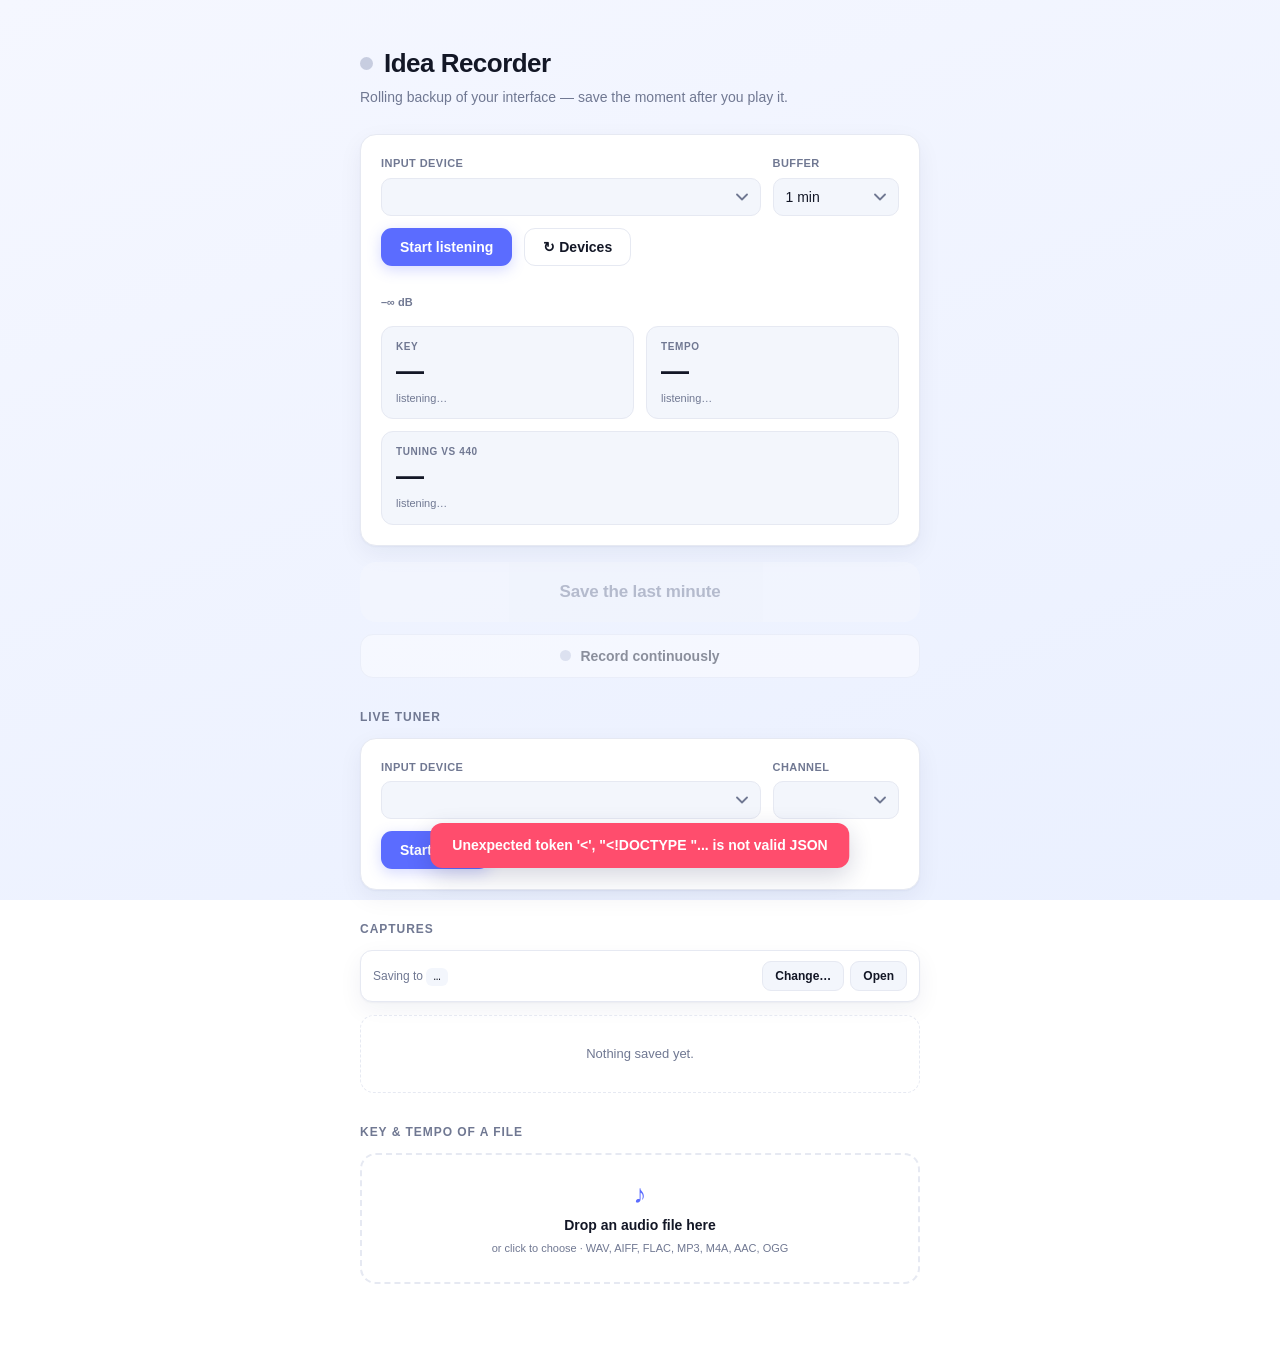
==== static/index.html @ d2897bf3 "Add a tempo map alongside the key map The file analyzer now also returns a time-resolved tempo map, " ====
<!DOCTYPE html>
<html lang="en">
<head>
<meta charset="utf-8">
<meta name="viewport" content="width=device-width, initial-scale=1">
<title>Idea Recorder</title>
<style>
  :root {
    --bg1: #f5f7ff;
    --bg2: #eaf0ff;
    --panel: #ffffff;
    --panel2: #f3f6fc;
    --text: #131726;
    --dim: #707892;
    --accent: #5b6cff;          /* vivid indigo — interactive / live */
    --accent-soft: #eef0ff;
    --rec: #ff4d6d;             /* energetic coral — record / save */
    --rec2: #ff7a45;
    --green: #14c98e;
    --border: #e6e9f2;
    --shadow: 0 1px 2px rgba(20, 30, 80, .04), 0 8px 24px rgba(20, 30, 80, .06);
    --shadow-lg: 0 8px 30px rgba(91, 108, 255, .28);
    --radius: 16px;
  }
  * { box-sizing: border-box; }
  body {
    margin: 0;
    min-height: 100vh;
    background: linear-gradient(160deg, var(--bg1) 0%, var(--bg2) 100%);
    background-attachment: fixed;
    color: var(--text);
    font: 15px/1.5 -apple-system, "SF Pro Text", Helvetica, Arial, sans-serif;
    -webkit-font-smoothing: antialiased;
    display: flex;
    justify-content: center;
    padding: 44px 16px 72px;
  }
  main { width: 100%; max-width: 560px; }
  h1 {
    font-size: 26px; font-weight: 800; margin: 0 0 4px; letter-spacing: -.02em;
    display: flex; align-items: center; gap: 11px;
  }
  h1 .dot {
    width: 13px; height: 13px; border-radius: 50%;
    background: #c7cde0; flex: none; transition: background .25s, box-shadow .25s;
  }
  h1 .dot.live { background: var(--rec); box-shadow: 0 0 0 5px rgba(255, 77, 109, .18); animation: pulse 1.6s infinite; }
  @keyframes pulse { 50% { box-shadow: 0 0 0 9px rgba(255, 77, 109, 0); } }
  .sub { color: var(--dim); margin: 0 0 26px; font-size: 14px; }

  .panel {
    background: var(--panel); border: 1px solid var(--border);
    border-radius: var(--radius); padding: 20px; margin-bottom: 16px;
    box-shadow: var(--shadow);
  }
  .row { display: flex; gap: 12px; align-items: center; flex-wrap: wrap; }
  label { font-size: 11px; font-weight: 600; color: var(--dim); display: block; margin-bottom: 6px; text-transform: uppercase; letter-spacing: .04em; }
  select, input[type=number] {
    background: var(--panel2); color: var(--text);
    border: 1px solid var(--border); border-radius: 10px;
    padding: 10px 12px; font-size: 14px; width: 100%;
    appearance: none; -webkit-appearance: none;
    transition: border-color .15s, box-shadow .15s;
  }
  select {
    padding-right: 34px;
    background-image: url("data:image/svg+xml,%3Csvg xmlns='http://www.w3.org/2000/svg' width='12' height='8' viewBox='0 0 12 8'%3E%3Cpath fill='none' stroke='%23707892' stroke-width='1.8' stroke-linecap='round' stroke-linejoin='round' d='M1 1.5 6 6.5 11 1.5'/%3E%3C/svg%3E");
    background-repeat: no-repeat;
    background-position: right 12px center;
    cursor: pointer;
  }
  select:hover { border-color: #cfd6ea; }
  select:focus { outline: none; border-color: var(--accent); box-shadow: 0 0 0 3px rgba(91, 108, 255, .15); }
  .field { flex: 1; min-width: 110px; }
  .field.grow { flex: 3; min-width: 220px; }

  button {
    border: 1px solid var(--border); border-radius: 11px; padding: 10px 18px;
    font-size: 14px; font-weight: 600; cursor: pointer;
    background: var(--panel); color: var(--text);
    transition: transform .08s, filter .15s, background .15s, color .15s, border-color .15s;
  }
  button:hover { border-color: #cfd6ea; background: var(--panel2); }
  button:active { transform: scale(.97); }
  button:disabled { opacity: .45; cursor: default; }
  #toggle {
    background: var(--accent); color: #fff; border-color: transparent;
    box-shadow: 0 4px 14px rgba(91, 108, 255, .25);
  }
  #toggle:hover { background: #4a5bff; }
  #toggle.live {
    background: var(--accent-soft); color: var(--accent);
    border-color: rgba(91, 108, 255, .35); box-shadow: none;
  }

  #saveBtn {
    width: 100%; padding: 20px; font-size: 17px; font-weight: 700; letter-spacing: -.01em;
    background: linear-gradient(135deg, var(--rec) 0%, var(--rec2) 100%);
    color: #fff; border: none; border-radius: var(--radius); margin-bottom: 20px;
    box-shadow: var(--shadow-lg);
  }
  #saveBtn:not(:disabled):hover { filter: brightness(1.05); transform: translateY(-1px); }
  #saveBtn:not(:disabled):active { transform: scale(.99); }
  #saveBtn:disabled { background: var(--panel2); color: var(--dim); box-shadow: none; }

  .meterWrap { margin-top: 18px; }
  /* One row per input channel; collapses to a single wide bar for mono. */
  .meters { display: grid; grid-template-columns: 1fr; gap: 6px; }
  .meters.multi { grid-template-columns: repeat(auto-fill, minmax(150px, 1fr)); gap: 7px 14px; }
  .chMeter { display: flex; align-items: center; gap: 8px; }
  .chLabel {
    flex: none; width: 26px; font-size: 10px; font-weight: 700; color: var(--dim);
    font-variant-numeric: tabular-nums; text-align: right; letter-spacing: .02em;
  }
  .chBar {
    flex: 1; height: 14px; border-radius: 7px; background: var(--panel2);
    border: 1px solid var(--border); overflow: hidden;
  }
  .meters:not(.multi) .chBar { height: 16px; border-radius: 8px; }
  .chBar > div {
    height: 100%; width: 0%;
    background: linear-gradient(90deg, var(--green) 0%, var(--green) 60%, #ffc24b 80%, var(--rec) 100%);
    border-radius: 7px;
    transition: width 80ms linear;
  }
  .meterLabels { display: flex; justify-content: space-between; font-size: 11px; color: var(--dim); margin-top: 10px; }

  /* live key + tempo readout */
  .live { display: grid; grid-template-columns: 1fr 1fr; gap: 12px; margin-top: 16px; }
  .liveCard {
    background: var(--panel2); border: 1px solid var(--border);
    border-radius: 12px; padding: 12px 14px;
  }
  .liveLabel { font-size: 10px; font-weight: 700; color: var(--dim); text-transform: uppercase; letter-spacing: .06em; }
  .liveVal { font-size: 28px; font-weight: 800; letter-spacing: -.02em; margin-top: 2px; line-height: 1.1; }
  .liveVal .liveUnit { font-size: 13px; font-weight: 600; color: var(--dim); margin-left: 4px; }
  .liveSub { font-size: 11px; color: var(--dim); margin-top: 3px; }
  .liveCard.locked { border-color: rgba(91,108,255,.4); background: var(--accent-soft); }
  .liveCard.locked .liveSub { color: var(--accent); font-weight: 600; }
  .liveWide { grid-column: 1 / -1; }

  /* live tuner */
  #tunerToggle {
    background: var(--accent); color: #fff; border-color: transparent;
    box-shadow: 0 4px 14px rgba(91, 108, 255, .25);
  }
  #tunerToggle:hover { background: #4a5bff; }
  #tunerToggle.live {
    background: var(--accent-soft); color: var(--accent);
    border-color: rgba(91, 108, 255, .35); box-shadow: none;
  }
  .tuner { margin-top: 18px; text-align: center; }
  .tunerNote {
    font-size: 60px; font-weight: 800; letter-spacing: -.03em; line-height: 1;
    color: var(--dim); transition: color .15s;
  }
  .tuner.lit .tunerNote { color: var(--text); }
  .tunerNote .tunerOct { font-size: 22px; font-weight: 700; color: var(--dim); margin-left: 3px; vertical-align: super; }
  .tunerCents { font-size: 14px; font-weight: 700; color: var(--dim); margin-top: 5px; min-height: 18px; letter-spacing: .01em; }
  .tuner.intune .tunerCents { color: var(--green); }
  .tuner.flat .tunerCents, .tuner.sharp .tunerCents { color: var(--rec); }
  .tunerScale {
    position: relative; height: 46px; margin: 16px 0 5px;
    border-radius: 12px; background: var(--panel2); border: 1px solid var(--border); overflow: hidden;
  }
  .tunerZone { position: absolute; top: 0; bottom: 0; left: 45%; width: 10%; background: rgba(20, 201, 142, .12); }
  .tunerCenter { position: absolute; left: 50%; top: 6px; bottom: 6px; width: 2px; background: #cfd6ea; transform: translateX(-50%); }
  .tuner.intune .tunerCenter { background: var(--green); }
  .tunerNeedle {
    position: absolute; top: 4px; bottom: 4px; left: 50%; width: 4px;
    background: var(--accent); border-radius: 3px; transform: translateX(-50%);
    box-shadow: 0 0 0 4px rgba(91, 108, 255, .12);
    transition: left .09s linear, background .15s, opacity .15s; opacity: .25;
  }
  .tuner.intune .tunerNeedle { background: var(--green); box-shadow: 0 0 0 4px rgba(20, 201, 142, .16); }
  .tuner.flat .tunerNeedle, .tuner.sharp .tunerNeedle { background: var(--rec); box-shadow: 0 0 0 4px rgba(255, 77, 109, .14); }
  .tunerScaleLabels { display: flex; justify-content: space-between; font-size: 11px; color: var(--dim); }
  .tunerFreq { font-size: 12px; color: var(--dim); margin-top: 9px; font-variant-numeric: tabular-nums; }

  /* continuous record toggle */
  .recordBtn {
    width: 100%; padding: 13px; font-size: 14px; font-weight: 700;
    border-radius: 13px; margin: -8px 0 20px;
    display: flex; align-items: center; justify-content: center; gap: 9px;
    background: var(--panel); color: var(--text); border: 1px solid var(--border);
  }
  .recordBtn .recDot {
    width: 11px; height: 11px; border-radius: 50%; background: var(--rec); flex: none;
  }
  .recordBtn:disabled .recDot { background: #c7cde0; }
  .recordBtn.recording {
    background: var(--rec); color: #fff; border-color: transparent;
    box-shadow: 0 6px 18px rgba(255,77,109,.3);
  }
  .recordBtn.recording .recDot { background: #fff; animation: pulse 1.4s infinite; }

  /* "saving to" bar */
  .savePath {
    display: flex; align-items: center; justify-content: space-between; gap: 10px;
    background: var(--panel); border: 1px solid var(--border); border-radius: 12px;
    padding: 10px 12px; margin-bottom: 12px; box-shadow: var(--shadow);
  }
  .savePathText { font-size: 12px; color: var(--dim); overflow: hidden; }
  .savePath code {
    font-size: 12px; color: var(--text); background: var(--panel2);
    padding: 2px 7px; border-radius: 6px; word-break: break-all;
  }
  .savePathBtns { display: flex; gap: 6px; flex: none; }
  .ghostBtn {
    flex: none; padding: 7px 12px; font-size: 12px; font-weight: 600;
    border-radius: 9px; background: var(--panel2);
  }
  #meterDb { font-weight: 600; font-variant-numeric: tabular-nums; }
  #fill { font-variant-numeric: tabular-nums; }

  .toast {
    position: fixed; bottom: 28px; left: 50%; transform: translateX(-50%);
    background: var(--green); color: #fff; font-weight: 600;
    padding: 12px 22px; border-radius: 12px; opacity: 0;
    pointer-events: none; transition: opacity .25s, transform .25s; max-width: 90vw;
    font-size: 14px; box-shadow: 0 8px 24px rgba(20, 30, 80, .18);
  }
  .toast.error { background: var(--rec); }
  .toast.show { opacity: 1; transform: translateX(-50%) translateY(-4px); }

  h2 { font-size: 12px; color: var(--dim); font-weight: 700; margin: 30px 0 12px; text-transform: uppercase; letter-spacing: .08em; }
  .capture {
    background: var(--panel); border: 1px solid var(--border);
    border-radius: 14px; padding: 14px 16px; margin-bottom: 11px;
    box-shadow: var(--shadow);
    transition: transform .12s, box-shadow .12s;
  }
  .capture:hover { transform: translateY(-1px); box-shadow: 0 2px 4px rgba(20,30,80,.05), 0 12px 28px rgba(20,30,80,.09); }
  .capture.dragging { opacity: .5; }
  .capture .top { display: flex; justify-content: space-between; align-items: center; gap: 8px; }
  .capture .name { font-weight: 700; font-size: 14px; word-break: break-all; display: flex; align-items: center; gap: 7px; }
  .capture .grip {
    cursor: grab; color: #c2c8db; font-size: 14px; flex: none;
    user-select: none; line-height: 1;
  }
  .capture .grip:active { cursor: grabbing; }
  .capture .meta { color: var(--dim); font-size: 12px; white-space: nowrap; }
  .capture .actions { display: flex; align-items: center; gap: 2px; flex: none; }
  .capture audio { width: 100%; margin-top: 10px; height: 38px; }
  .capture .iconBtn {
    background: none; border: none; color: #9aa2bd; font-size: 14px;
    padding: 5px 7px; cursor: pointer; border-radius: 7px;
    transition: color .15s, background .15s; text-decoration: none; line-height: 1;
  }
  .capture .iconBtn:hover { color: var(--accent); background: var(--accent-soft); }
  .capture .iconBtn.del:hover { color: var(--rec); background: #fff0f3; }
  .dragHint { font-size: 11px; color: var(--dim); margin: -4px 0 12px; }
  .empty {
    color: var(--dim); font-size: 13px; text-align: center;
    padding: 28px 16px; background: rgba(255,255,255,.5);
    border: 1px dashed var(--border); border-radius: 14px;
  }

  /* drag-and-drop file analyzer */
  .dropZone {
    border: 2px dashed var(--border); border-radius: 16px;
    background: rgba(255,255,255,.5); text-align: center;
    padding: 26px 16px; cursor: pointer;
    transition: border-color .15s, background .15s;
  }
  .dropZone:hover { border-color: #cfd6ea; }
  .dropZone.over { border-color: var(--accent); background: var(--accent-soft); }
  .dropZone.busy { cursor: progress; }
  .dropIcon {
    font-size: 26px; color: var(--accent); line-height: 1; margin-bottom: 8px;
  }
  .dropText { font-size: 14px; font-weight: 600; color: var(--text); }
  .dropText span { display: block; font-size: 11px; font-weight: 500; color: var(--dim); margin-top: 4px; }
  .dropResult .dropFile {
    font-size: 12px; font-weight: 600; color: var(--dim);
    word-break: break-all; margin-bottom: 12px;
  }
  .dropVals { display: grid; grid-template-columns: 1fr 1fr; gap: 12px; }
  .dropVal {
    background: var(--panel2); border: 1px solid var(--border);
    border-radius: 12px; padding: 12px;
  }
  .dvLabel { display: block; font-size: 10px; font-weight: 700; color: var(--dim); text-transform: uppercase; letter-spacing: .06em; }
  .dvNum { display: block; font-size: 26px; font-weight: 800; letter-spacing: -.02em; margin-top: 2px; }
  .dvNum small { font-size: 12px; font-weight: 600; color: var(--dim); margin-left: 3px; }
  #dropAnother { margin-top: 14px; }

  /* key map over time */
  .keyMap { margin-top: 16px; text-align: left; }
  .kmTitle { font-size: 10px; font-weight: 700; color: var(--dim); text-transform: uppercase; letter-spacing: .06em; margin-bottom: 8px; }
  .kmBar { display: flex; height: 36px; border-radius: 10px; overflow: hidden; border: 1px solid var(--border); }
  .kmSeg {
    display: flex; align-items: center; justify-content: center; min-width: 0;
    color: #fff; font-size: 11px; font-weight: 700; padding: 0 4px;
    overflow: hidden; white-space: nowrap; text-shadow: 0 1px 2px rgba(0, 0, 0, .3);
  }
  .kmSeg + .kmSeg { border-left: 2px solid rgba(255, 255, 255, .85); }
  .kmList { margin-top: 11px; font-size: 13px; }
  .kmRow { display: flex; gap: 9px; align-items: center; padding: 3px 0; }
  .kmTime { font-variant-numeric: tabular-nums; color: var(--dim); min-width: 44px; }
  .kmDot { width: 11px; height: 11px; border-radius: 3px; flex: none; }
  .kmKey { font-weight: 600; }
  .kmNone { color: var(--dim); }
</style>
</head>
<body>
<main>
  <h1><span class="dot" id="dot"></span>Idea Recorder</h1>
  <p class="sub">Rolling backup of your interface — save the moment after you play it.</p>

  <div class="panel">
    <div class="row">
      <div class="field grow">
        <label for="device">Input device</label>
        <select id="device"></select>
      </div>
      <div class="field">
        <label for="seconds">Buffer</label>
        <select id="seconds">
          <option value="30">30 sec</option>
          <option value="60" selected>1 min</option>
          <option value="120">2 min</option>
          <option value="300">5 min</option>
        </select>
      </div>
    </div>
    <div class="row" style="margin-top:12px">
      <button id="toggle">Start listening</button>
      <button id="refresh" title="Re-scan devices">↻ Devices</button>
      <span class="meta" id="streamInfo" style="color:var(--dim);font-size:12px"></span>
    </div>
    <div class="meterWrap">
      <div id="meters" class="meters"></div>
      <div class="meterLabels"><span id="meterDb">–∞ dB</span><span id="fill"></span></div>
    </div>

    <div id="live" class="live" hidden>
      <div class="liveCard">
        <div class="liveLabel">Key</div>
        <div class="liveVal" id="liveKey">—</div>
        <div class="liveSub" id="liveKeySub">listening…</div>
      </div>
      <div class="liveCard">
        <div class="liveLabel">Tempo</div>
        <div class="liveVal"><span id="liveBpm">—</span><span class="liveUnit" id="liveBpmUnit"></span></div>
        <div class="liveSub" id="liveBpmSub">listening…</div>
      </div>
      <div class="liveCard liveWide">
        <div class="liveLabel">Tuning vs 440</div>
        <div class="liveVal"><span id="liveCents">—</span><span class="liveUnit" id="liveCentsUnit"></span></div>
        <div class="liveSub" id="liveCentsSub">listening…</div>
      </div>
    </div>
  </div>

  <button id="saveBtn" disabled>Save the last minute</button>
  <button id="recordBtn" class="recordBtn" disabled>
    <span class="recDot"></span><span id="recordLabel">Record continuously</span>
  </button>

  <h2>Live tuner</h2>
  <div class="panel">
    <div class="row">
      <div class="field grow">
        <label for="tunerDevice">Input device</label>
        <select id="tunerDevice"></select>
      </div>
      <div class="field">
        <label for="tunerChannel">Channel</label>
        <select id="tunerChannel"></select>
      </div>
    </div>
    <div class="row" style="margin-top:12px">
      <button id="tunerToggle">Start tuner</button>
      <span class="meta" id="tunerInfo" style="color:var(--dim);font-size:12px"></span>
    </div>

    <div id="tunerDisplay" class="tuner" hidden>
      <div class="tunerNote"><span id="tunerNote">—</span><span class="tunerOct" id="tunerOct"></span></div>
      <div class="tunerCents" id="tunerCentsTxt">play a note</div>
      <div class="tunerScale">
        <div class="tunerZone"></div>
        <div class="tunerCenter"></div>
        <div class="tunerNeedle" id="tunerNeedle"></div>
      </div>
      <div class="tunerScaleLabels"><span>−50¢</span><span>0</span><span>+50¢</span></div>
      <div class="tunerFreq" id="tunerFreq"></div>
    </div>
  </div>

  <h2>Captures</h2>
  <div class="savePath" id="savePath" hidden>
    <span class="savePathText">Saving to <code id="savePathDir">…</code></span>
    <span class="savePathBtns">
      <button id="changeFolder" class="ghostBtn">Change…</button>
      <button id="openFolder" class="ghostBtn">Open</button>
    </span>
  </div>
  <div id="captures"><p class="empty">Nothing saved yet.</p></div>

  <h2>Key &amp; tempo of a file</h2>
  <div class="dropZone" id="dropZone">
    <input type="file" id="fileInput" accept="audio/*,.wav,.aif,.aiff,.flac,.mp3,.ogg,.m4a,.aac,.wma,.mp4" hidden>
    <div class="dropInner" id="dropInner">
      <div class="dropIcon">♪</div>
      <div class="dropText">Drop an audio file here<span>or click to choose · WAV, AIFF, FLAC, MP3, M4A, AAC, OGG</span></div>
    </div>
    <div class="dropResult" id="dropResult" hidden>
      <div class="dropFile" id="dropFile"></div>
      <div class="dropVals">
        <div class="dropVal"><span class="dvLabel">Key</span><span class="dvNum" id="fKey">—</span></div>
        <div class="dropVal"><span class="dvLabel">Tempo</span><span class="dvNum" id="fBpm">—</span></div>
        <div class="dropVal"><span class="dvLabel">Tuning vs 440</span><span class="dvNum" id="fCents">—</span></div>
      </div>
      <div class="keyMap" id="keyMap" hidden>
        <div class="kmTitle">Key map</div>
        <div class="kmBar" id="kmBar"></div>
        <div class="kmList" id="kmList"></div>
      </div>
      <div class="keyMap" id="tempoMap" hidden>
        <div class="kmTitle">Tempo map</div>
        <div class="kmBar" id="tmBar"></div>
        <div class="kmList" id="tmList"></div>
      </div>
      <button class="ghostBtn" id="dropAnother">Analyze another</button>
    </div>
  </div>
</main>

<div class="toast" id="toast"></div>

<script>
const $ = id => document.getElementById(id);
let running = false;
let recording = false;
let smoothPeaks = [];

async function api(path, body) {
  const res = await fetch(path, body !== undefined
    ? { method: "POST", headers: {"Content-Type": "application/json"}, body: JSON.stringify(body) }
    : undefined);
  const data = await res.json();
  if (!res.ok) throw new Error(data.error || res.statusText);
  return data;
}

function toast(msg, isError) {
  const t = $("toast");
  t.textContent = msg;
  t.className = "toast show" + (isError ? " error" : "");
  clearTimeout(t._timer);
  t._timer = setTimeout(() => t.classList.remove("show"), 2600);
}

let deviceList = [];

function fillDeviceSelect(sel, storeKey) {
  const remembered = localStorage.getItem(storeKey);
  sel.innerHTML = "";
  for (const d of deviceList) {
    const opt = document.createElement("option");
    opt.value = d.index;
    opt.textContent = `${d.name} (${d.channels} ch)`;
    if (remembered ? d.name === remembered : d.default) opt.selected = true;
    sel.appendChild(opt);
  }
}

function fillTunerChannels() {
  const csel = $("tunerChannel");
  const dev = deviceList.find(d => String(d.index) === $("tunerDevice").value);
  const n = dev ? dev.channels : 1;
  const remembered = +(localStorage.getItem("idea-recorder-tuner-channel") || 0);
  csel.innerHTML = "";
  for (let i = 0; i < n; i++) {
    const opt = document.createElement("option");
    opt.value = i;
    opt.textContent = "Input " + (i + 1);
    if (i === remembered) opt.selected = true;
    csel.appendChild(opt);
  }
}

async function loadDevices() {
  deviceList = await api("/api/devices");
  fillDeviceSelect($("device"), "idea-recorder-device");
  fillDeviceSelect($("tunerDevice"), "idea-recorder-tuner-device");
  fillTunerChannels();
}

function setRunningUI(status) {
  running = status.running;
  $("dot").classList.toggle("live", running);
  $("toggle").textContent = running ? "Stop" : "Start listening";
  $("toggle").classList.toggle("live", running);
  $("saveBtn").disabled = !running;
  $("device").disabled = running;
  $("seconds").disabled = running;
  $("refresh").disabled = running;
  const secs = status.seconds || +$("seconds").value;
  $("saveBtn").textContent = "Save the last " + (secs >= 60 ? (secs / 60) + " min" : secs + " sec");
  $("streamInfo").textContent = running
    ? `${status.device} · ${status.channels} ch @ ${status.samplerate} Hz` : "";
  if (running) {
    buildMeters(status.channels || 1);
    $("live").hidden = false;
  } else {
    $("meters").innerHTML = "";
    $("meterDb").textContent = "–∞ dB";
    $("fill").textContent = "";
    $("live").hidden = true;
    resetLive();
  }
  updateRecordUI(status);
}

function resetLive() {
  $("liveKey").textContent = "—";
  $("liveKeySub").textContent = "listening…";
  $("liveBpm").textContent = "—";
  $("liveBpmUnit").textContent = "";
  $("liveBpmSub").textContent = "listening…";
  $("liveCents").textContent = "—";
  $("liveCentsUnit").textContent = "";
  $("liveCentsSub").textContent = "listening…";
  document.querySelectorAll(".liveCard").forEach(c => c.classList.remove("locked"));
}

function updateLive(analysis) {
  if (!analysis) return;
  const k = analysis.key, b = analysis.bpm;
  const keyCard = $("liveKey").closest(".liveCard");
  const bpmCard = $("liveBpm").closest(".liveCard");
  if (k && k.key && k.key !== "—") {
    $("liveKey").textContent = k.key;
    $("liveKeySub").textContent = "confidence " + Math.round((k.confidence || 0) * 100) + "%";
    keyCard.classList.toggle("locked", (k.confidence || 0) >= 0.6);
  }
  if (b && b.bpm) {
    $("liveBpm").textContent = b.bpm.toFixed(1);
    $("liveBpmUnit").textContent = "BPM";
    $("liveBpmSub").textContent = b.locked ? "locked" : "estimating…";
    bpmCard.classList.toggle("locked", !!b.locked);
  }
  const t = analysis.tuning;
  const tuneCard = $("liveCents").closest(".liveCard");
  if (t && typeof t.cents === "number") {
    const c = Math.round(t.cents);
    $("liveCents").textContent = (c > 0 ? "+" : c < 0 ? "−" : "") + Math.abs(c);
    $("liveCentsUnit").textContent = "¢";
    const move = c === 0 ? "already at 440"
                 : "pitch beat " + (c > 0 ? "−" : "+") + Math.abs(c) + "¢ to hit 440";
    $("liveCentsSub").textContent = "≈ A " + t.hz.toFixed(1) + " Hz · " + move;
    tuneCard.classList.toggle("locked", (t.confidence || 0) >= 0.5);
  }
}

// Build one meter row per input channel; a single wide bar for mono.
function buildMeters(n) {
  const box = $("meters");
  if (box.childElementCount === n) return;
  box.classList.toggle("multi", n > 2);
  box.innerHTML = "";
  smoothPeaks = new Array(n).fill(0);
  for (let i = 0; i < n; i++) {
    const cell = document.createElement("div");
    cell.className = "chMeter";
    const label = n > 1 ? String(i + 1).padStart(2, "0") : "IN";
    cell.innerHTML = `<span class="chLabel">${label}</span><div class="chBar"><div></div></div>`;
    box.appendChild(cell);
  }
}

async function poll() {
  if (!running) return;
  try {
    const s = await api("/api/status");
    setMeters(s.peaks || [], s.peak);
    updateLive(s.analysis);
    updateRecordUI(s);
    const target = s.seconds || 60;
    $("fill").textContent = s.filled >= target
      ? "buffer full — last " + (target >= 60 ? target / 60 + " min" : target + " s") + " covered"
      : "buffering… " + s.filled + " / " + target + " s";
    if (!s.running) setRunningUI(s);
  } catch (e) { /* server briefly busy; keep polling */ }
}

const dbToPct = v => Math.max(0, Math.min(100, (20 * Math.log10(v || 1e-7) + 60) / 60 * 100));

function setMeters(peaks, overall) {
  const bars = $("meters").children;
  if (peaks.length && bars.length !== peaks.length) buildMeters(peaks.length);
  for (let i = 0; i < peaks.length && i < bars.length; i++) {
    smoothPeaks[i] = Math.max(peaks[i], (smoothPeaks[i] || 0) * 0.82);
    const bar = bars[i].querySelector(".chBar > div");
    if (bar) bar.style.width = dbToPct(smoothPeaks[i]) + "%";
  }
  const db = 20 * Math.log10((overall ?? Math.max(0, ...peaks)) || 1e-7);
  $("meterDb").textContent = db <= -90 ? "–∞ dB" : "peak " + db.toFixed(1) + " dB";
}

async function renderCaptures() {
  const items = await api("/api/captures");
  const box = $("captures");
  if (!items.length) {
    box.innerHTML = '<p class="empty">Nothing saved yet.</p>';
    return;
  }
  box.innerHTML = "";
  for (const c of items) {
    const div = document.createElement("div");
    div.className = "capture";
    const when = new Date(c.mtime * 1000).toLocaleString([], {
      month: "short", day: "numeric", hour: "2-digit", minute: "2-digit" });
    const meta = [
      c.duration != null ? c.duration + " s" : null,
      c.channels != null ? c.channels + " ch" : null,
      (c.size / 1048576).toFixed(1) + " MB",
      when,
    ].filter(Boolean).join(" · ");
    const href = "/captures/" + encodeURIComponent(c.name);
    div.innerHTML = `
      <div class="top">
        <span class="name"><span class="grip" title="Drag to Finder or your DAW">⠿</span>${c.name}</span>
        <span class="meta">${meta}</span>
        <span class="actions">
          <a class="iconBtn" href="${href}" download="${c.name}" title="Download">⤓</a>
          <button class="iconBtn reveal" title="Show in Finder">⤢</button>
          <button class="iconBtn del" title="Delete">✕</button>
        </span>
      </div>
      <audio controls preload="none" src="${href}"></audio>`;

    // Drag the file out to Finder / a DAW (works in Chrome-family browsers).
    div.draggable = true;
    div.addEventListener("dragstart", (e) => {
      const url = location.origin + href;
      e.dataTransfer.setData("DownloadURL", `audio/wav:${c.name}:${url}`);
      e.dataTransfer.setData("text/uri-list", url);
      e.dataTransfer.effectAllowed = "copy";
      div.classList.add("dragging");
    });
    div.addEventListener("dragend", () => div.classList.remove("dragging"));
    // Don't start a card drag from the audio scrubber.
    div.querySelector("audio").addEventListener("mousedown", (e) => e.stopPropagation());

    div.querySelector(".reveal").onclick = async () => {
      try { await api("/api/reveal", { name: c.name }); }
      catch (e) { toast(e.message, true); }
    };
    div.querySelector(".del").onclick = async () => {
      if (!confirm("Delete " + c.name + "?")) return;
      await api("/api/delete", { name: c.name });
      renderCaptures();
    };
    box.appendChild(div);
  }
}

$("toggle").onclick = async () => {
  try {
    if (running) {
      setRunningUI(await api("/api/stop", {}));
    } else {
      const status = await api("/api/start", {
        device: +$("device").value,
        seconds: +$("seconds").value,
      });
      localStorage.setItem("idea-recorder-device",
        $("device").selectedOptions[0].textContent.replace(/ \(\d+ ch\)$/, ""));
      smoothPeaks = [];
      setRunningUI(status);
    }
  } catch (e) { toast(e.message, true); }
};

$("refresh").onclick = () => loadDevices().catch(e => toast(e.message, true));

// ---- live tuner ----
let tunerRunning = false;

$("tunerDevice").onchange = fillTunerChannels;

function setTunerUI(st) {
  tunerRunning = !!st.running;
  $("tunerToggle").textContent = tunerRunning ? "Stop tuner" : "Start tuner";
  $("tunerToggle").classList.toggle("live", tunerRunning);
  $("tunerDevice").disabled = tunerRunning;
  $("tunerChannel").disabled = tunerRunning;
  $("tunerDisplay").hidden = !tunerRunning;
  $("tunerInfo").textContent = tunerRunning
    ? `${st.device} · input ${(st.channel || 0) + 1} @ ${st.samplerate} Hz` : "";
  if (!tunerRunning) updateTuner(null);
}

function updateTuner(st) {
  const disp = $("tunerDisplay");
  const r = st && st.reading;
  if (r && typeof r.cents === "number") {
    const cents = r.cents, a = Math.round(Math.abs(cents));
    let label, cls;
    if (a <= 5) { label = "in tune"; cls = "intune"; }
    else if (cents < 0) { label = a + "¢ flat"; cls = "flat"; }
    else { label = a + "¢ sharp"; cls = "sharp"; }
    $("tunerNote").textContent = r.note;
    $("tunerOct").textContent = r.octave;
    $("tunerCentsTxt").textContent = label;
    $("tunerFreq").textContent = r.freq.toFixed(1) + " Hz · target " + r.target_hz.toFixed(1) + " Hz";
    $("tunerNeedle").style.left = Math.max(0, Math.min(100, 50 + cents)) + "%";
    $("tunerNeedle").style.opacity = 1;
    disp.className = "tuner lit " + cls;
  } else {
    $("tunerNote").textContent = "—";
    $("tunerOct").textContent = "";
    $("tunerCentsTxt").textContent = "play a note";
    $("tunerFreq").textContent = "";
    $("tunerNeedle").style.left = "50%";
    $("tunerNeedle").style.opacity = .25;
    disp.className = "tuner";
  }
}

async function tunerPoll() {
  if (!tunerRunning) return;
  try {
    const st = await api("/api/tuner/status");
    updateTuner(st);
    if (!st.running) setTunerUI(st);
  } catch (e) { /* keep polling */ }
}

$("tunerToggle").onclick = async () => {
  try {
    if (tunerRunning) {
      setTunerUI(await api("/api/tuner/stop", {}));
    } else {
      const ch = +$("tunerChannel").value || 0;
      const st = await api("/api/tuner/start", {
        device: +$("tunerDevice").value, channel: ch });
      localStorage.setItem("idea-recorder-tuner-device",
        $("tunerDevice").selectedOptions[0].textContent.replace(/ \(\d+ ch\)$/, ""));
      localStorage.setItem("idea-recorder-tuner-channel", ch);
      setTunerUI(st);
    }
  } catch (e) { toast(e.message, true); }
};

$("openFolder").onclick = () => api("/api/reveal", {}).catch(e => toast(e.message, true));

$("changeFolder").onclick = async () => {
  try {
    const r = await api("/api/set-folder", {});   // empty body → native picker
    if (r.cancelled) return;
    $("savePathDir").textContent = r.captures_dir;
    toast("Saving to " + r.captures_dir);
  } catch (e) { toast(e.message, true); }
};

$("recordBtn").onclick = async () => {
  try {
    if (recording) {
      const r = await api("/api/record/stop", {});
      toast("Recorded " + r.duration + "s → " + r.saved);
      renderCaptures();
    } else {
      await api("/api/record/start", {});
    }
  } catch (e) { toast(e.message, true); }
};

async function loadInfo() {
  try {
    const info = await api("/api/info");
    $("savePathDir").textContent = info.captures_dir;
    $("savePath").hidden = false;
  } catch (e) { /* non-critical */ }
}

function fmtClock(s) {
  s = Math.floor(s);
  return Math.floor(s / 60) + ":" + String(s % 60).padStart(2, "0");
}

function updateRecordUI(status) {
  recording = !!status.recording;
  const btn = $("recordBtn");
  btn.disabled = !running;
  btn.classList.toggle("recording", recording);
  $("recordLabel").textContent = recording
    ? "Stop recording · " + fmtClock(status.record_seconds || 0)
    : "Record continuously";
}

$("saveBtn").onclick = async () => {
  try {
    const r = await api("/api/save", {});
    toast("Saved " + r.duration + "s → " + r.saved);
    renderCaptures();
  } catch (e) { toast(e.message, true); }
};

// Space bar = save, when not focused on a control
document.addEventListener("keydown", e => {
  if (e.code === "Space" && running &&
      !["SELECT", "BUTTON", "AUDIO", "INPUT"].includes(document.activeElement.tagName)) {
    e.preventDefault();
    $("saveBtn").click();
  }
});

// ---- drag-and-drop file key/tempo analyzer ----
const dropZone = $("dropZone"), fileInput = $("fileInput");
const DROP_PROMPT = 'Drop an audio file here<span>or click to choose · WAV, AIFF, FLAC, MP3, M4A, AAC, OGG</span>';

dropZone.addEventListener("click", () => {
  if (!dropZone.classList.contains("busy")) fileInput.click();
});
fileInput.addEventListener("change", () => {
  if (fileInput.files[0]) analyzeFile(fileInput.files[0]);
  fileInput.value = "";
});
["dragenter", "dragover"].forEach(ev =>
  dropZone.addEventListener(ev, e => { e.preventDefault(); dropZone.classList.add("over"); }));
["dragleave", "drop"].forEach(ev =>
  dropZone.addEventListener(ev, () => dropZone.classList.remove("over")));
dropZone.addEventListener("drop", e => {
  e.preventDefault();
  const f = e.dataTransfer.files && e.dataTransfer.files[0];
  if (f) analyzeFile(f);
});
$("dropAnother").addEventListener("click", e => {
  e.stopPropagation();
  $("dropResult").hidden = true;
  $("dropInner").hidden = false;
  $("dropInner").querySelector(".dropText").innerHTML = DROP_PROMPT;
});

async function analyzeFile(file) {
  dropZone.classList.add("busy");
  $("dropResult").hidden = true;
  $("dropInner").hidden = false;
  $("dropInner").querySelector(".dropText").innerHTML =
    "Analyzing <strong>" + file.name + "</strong>…<span>reading key &amp; tempo</span>";
  try {
    const res = await fetch("/api/analyze-file", {
      method: "POST",
      headers: { "X-Filename": encodeURIComponent(file.name) },
      body: file,
    });
    const data = await res.json();
    if (!res.ok) throw new Error(data.error || "Could not analyze file");
    showFileResult(file.name, data);
  } catch (e) {
    toast(e.message, true);
    $("dropInner").querySelector(".dropText").innerHTML = DROP_PROMPT;
  } finally {
    dropZone.classList.remove("busy");
  }
}

function showFileResult(name, data) {
  $("dropInner").hidden = true;
  $("dropResult").hidden = false;
  $("dropFile").textContent = name + (data.duration ? " · " + data.duration + "s" : "");
  const k = data.key, b = data.bpm;
  $("fKey").textContent = (k && k.key && k.key !== "—") ? k.key : "—";
  $("fBpm").innerHTML = (b && b.bpm) ? b.bpm.toFixed(1) + "<small>BPM</small>" : "—";
  const t = data.tuning;
  if (t && typeof t.cents === "number") {
    const c = Math.round(t.cents);
    const sign = c > 0 ? "+" : c < 0 ? "−" : "";
    $("fCents").innerHTML = sign + Math.abs(c) + "<small>¢ · A " + t.hz.toFixed(1) + "</small>";
  } else {
    $("fCents").textContent = "—";
  }
  renderKeyMap(data.key_map);
  renderTempoMap(data.tempo_map);
  $("dropInner").querySelector(".dropText").innerHTML = DROP_PROMPT;
}

const PC_NAMES = ["C","C#","D","D#","E","F","F#","G","G#","A","A#","B"];
function keyColor(name) {
  const [tonic, mode] = (name || "").split(" ");
  const h = Math.max(0, PC_NAMES.indexOf(tonic)) * 30;
  return mode === "minor" ? `hsl(${h} 42% 46%)` : `hsl(${h} 68% 52%)`;
}

function renderKeyMap(km) {
  const box = $("keyMap");
  if (!km || !km.segments || !km.segments.length || !km.duration) {
    box.hidden = true;
    return;
  }
  box.hidden = false;
  const dur = km.duration;

  // proportional colored timeline
  $("kmBar").innerHTML = km.segments.map(s => {
    const pct = Math.max(0, (s.end - s.start) / dur * 100);
    const label = pct > 9 ? s.key : "";   // only label segments wide enough to read
    return `<div class="kmSeg" style="width:${pct}%;background:${keyColor(s.key)}"
                 title="${s.key} · ${fmtClock(s.start)}–${fmtClock(s.end)}">${label}</div>`;
  }).join("");

  // list: overall, then each change point
  const rows = [];
  if (!km.changes.length) {
    rows.push(`<div class="kmRow kmNone">No clear key changes —
               <span class="kmKey" style="color:${keyColor(km.overall)}">&nbsp;${km.overall}</span>
               &nbsp;throughout.</div>`);
  } else {
    rows.push(`<div class="kmRow"><span class="kmDot" style="background:${keyColor(km.segments[0].key)}"></span>
               <span class="kmTime">${fmtClock(0)}</span>
               <span class="kmKey">${km.segments[0].key}</span></div>`);
    for (const s of km.segments.slice(1)) {
      rows.push(`<div class="kmRow"><span class="kmDot" style="background:${keyColor(s.key)}"></span>
                 <span class="kmTime">${fmtClock(s.start)}</span>
                 <span class="kmKey">${s.key}</span>
                 <span class="kmTime" style="min-width:0">change</span></div>`);
    }
  }
  $("kmList").innerHTML = rows.join("");
}

function tempoColor(bpm) {
  // slow → blue, fast → red, across the usual 70–185 BPM range
  const f = Math.max(0, Math.min(1, (bpm - 70) / (185 - 70)));
  return `hsl(${Math.round(210 - f * 210)} 62% 50%)`;
}

function renderTempoMap(tm) {
  const box = $("tempoMap");
  if (!tm || !tm.segments || !tm.segments.length || !tm.duration) {
    box.hidden = true;
    return;
  }
  box.hidden = false;
  const dur = tm.duration;

  $("tmBar").innerHTML = tm.segments.map(s => {
    const pct = Math.max(0, (s.end - s.start) / dur * 100);
    const label = pct > 9 ? s.bpm.toFixed(0) : "";
    return `<div class="kmSeg" style="width:${pct}%;background:${tempoColor(s.bpm)}"
                 title="${s.bpm.toFixed(1)} BPM · ${fmtClock(s.start)}–${fmtClock(s.end)}">${label}</div>`;
  }).join("");

  const rows = [];
  if (!tm.changes.length) {
    rows.push(`<div class="kmRow kmNone">No tempo changes —
               <span class="kmKey" style="color:${tempoColor(tm.overall)}">&nbsp;${tm.overall.toFixed(1)} BPM</span>
               &nbsp;throughout.</div>`);
  } else {
    rows.push(`<div class="kmRow"><span class="kmDot" style="background:${tempoColor(tm.segments[0].bpm)}"></span>
               <span class="kmTime">${fmtClock(0)}</span>
               <span class="kmKey">${tm.segments[0].bpm.toFixed(1)} BPM</span></div>`);
    for (const s of tm.segments.slice(1)) {
      rows.push(`<div class="kmRow"><span class="kmDot" style="background:${tempoColor(s.bpm)}"></span>
                 <span class="kmTime">${fmtClock(s.start)}</span>
                 <span class="kmKey">${s.bpm.toFixed(1)} BPM</span>
                 <span class="kmTime" style="min-width:0">change</span></div>`);
    }
  }
  $("tmList").innerHTML = rows.join("");
}

(async () => {
  await loadDevices();
  await loadInfo();
  const s = await api("/api/status");
  setRunningUI(s);
  setTunerUI(await api("/api/tuner/status"));
  renderCaptures();
  setInterval(poll, 150);
  setInterval(tunerPoll, 90);
})().catch(e => toast(e.message, true));
</script>
</body>
</html>
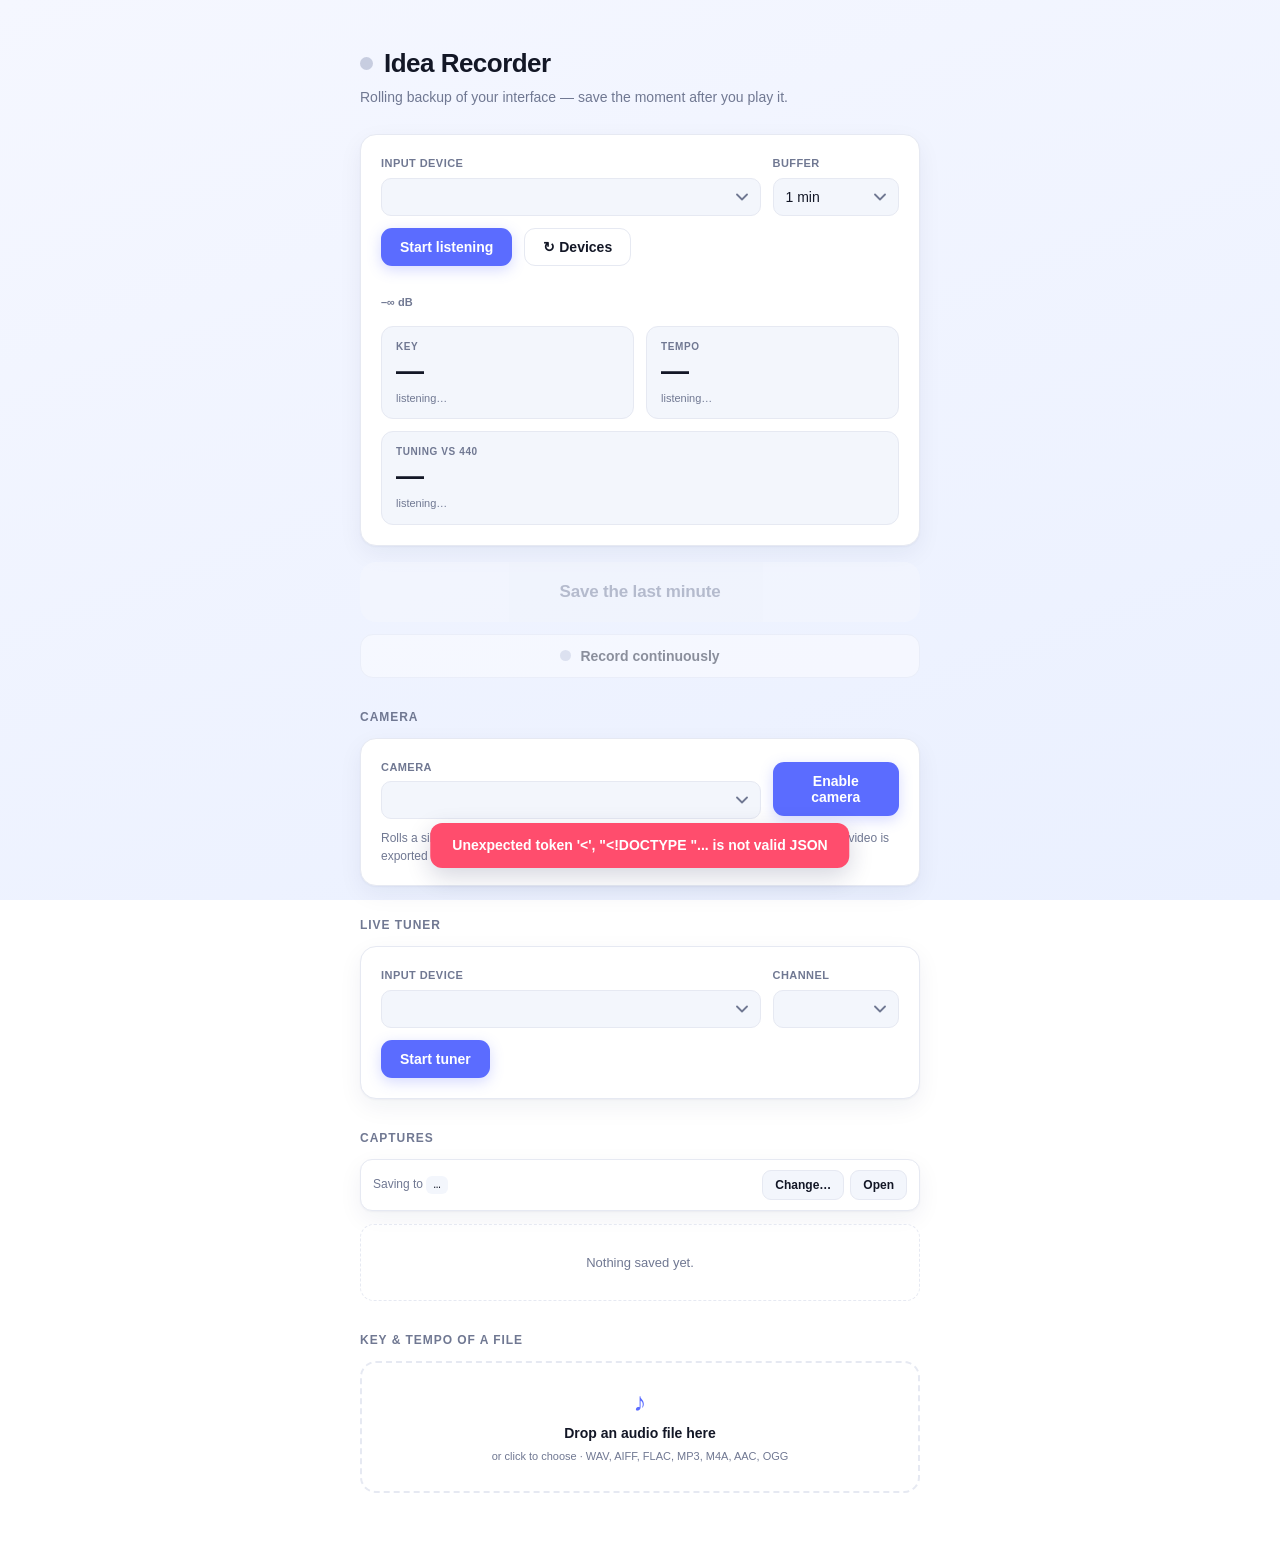
==== commit 7beb1cf7: "Add camera buffer with companion-video export Optionally enable a webcam to roll a silent video buff" ====
--- a/static/index.html
+++ b/static/index.html
@@ -149,6 +149,31 @@
     background: var(--accent-soft); color: var(--accent);
     border-color: rgba(91, 108, 255, .35); box-shadow: none;
   }
+  /* camera */
+  #cameraToggle {
+    background: var(--accent); color: #fff; border-color: transparent;
+    box-shadow: 0 4px 14px rgba(91, 108, 255, .25);
+  }
+  #cameraToggle:hover { background: #4a5bff; }
+  #cameraToggle.live {
+    background: var(--accent-soft); color: var(--accent);
+    border-color: rgba(91, 108, 255, .35); box-shadow: none;
+  }
+  #cameraPreview {
+    width: 100%; border-radius: 12px; background: #0b0e18;
+    aspect-ratio: 16 / 9; object-fit: cover; display: block;
+    transform: scaleX(-1);   /* mirror like a webcam preview */
+  }
+  .capture video {
+    width: 100%; margin-top: 10px; border-radius: 10px;
+    background: #0b0e18; max-height: 260px;
+  }
+  .camRecDot {
+    display: none; width: 9px; height: 9px; border-radius: 50%;
+    background: var(--rec); animation: pulse 1.4s infinite;
+  }
+  #cameraWrap.continuous .camRecDot { display: inline-block; }
+
   .tuner { margin-top: 18px; text-align: center; }
   .tunerNote {
     font-size: 60px; font-weight: 800; letter-spacing: -.03em; line-height: 1;
@@ -358,6 +383,30 @@
     <span class="recDot"></span><span id="recordLabel">Record continuously</span>
   </button>
 
+  <h2>Camera</h2>
+  <div class="panel">
+    <div class="row">
+      <div class="field grow">
+        <label for="cameraDevice">Camera</label>
+        <select id="cameraDevice"></select>
+      </div>
+      <div class="field" style="display:flex;align-items:flex-end">
+        <button id="cameraToggle" style="width:100%">Enable camera</button>
+      </div>
+    </div>
+    <div id="cameraWrap" hidden style="margin-top:14px">
+      <video id="cameraPreview" autoplay muted playsinline></video>
+      <div class="meterLabels">
+        <span id="cameraInfo"></span>
+        <span id="cameraBuf"><span class="camRecDot"></span></span>
+      </div>
+    </div>
+    <p class="sub" style="margin:10px 0 0;font-size:12px">
+      Rolls a silent video buffer alongside the audio. Save or stop recording and
+      the matching video is exported next to the audio file.
+    </p>
+  </div>
+
   <h2>Live tuner</h2>
   <div class="panel">
     <div class="row">
@@ -434,6 +483,17 @@
 let running = false;
 let recording = false;
 let smoothPeaks = [];
+
+// ---- camera buffer (browser-side) ----
+// A MediaRecorder rolls a video buffer in memory. The first chunk holds the
+// stream header and is always kept; later chunks are pruned to the audio
+// buffer length, so on save we ship header + the recent window as one file.
+let cameraStream = null, mediaRecorder = null, videoMime = "";
+let videoHeader = null, videoChunks = [];   // videoChunks: [{data, t}], excludes header
+let videoContinuous = false, recordChunkStart = 0;
+const cameraActive = () => !!mediaRecorder;
+const bufferSeconds = () => +($("seconds").value) || 60;
+const videoExt = () => videoMime.includes("mp4") ? "mp4" : "webm";
 
 async function api(path, body) {
   const res = await fetch(path, body !== undefined
@@ -620,17 +680,20 @@
       when,
     ].filter(Boolean).join(" · ");
     const href = "/captures/" + encodeURIComponent(c.name);
+    const vhref = c.video ? "/captures/" + encodeURIComponent(c.video) : "";
     div.innerHTML = `
       <div class="top">
-        <span class="name"><span class="grip" title="Drag to Finder or your DAW">⠿</span>${c.name}</span>
+        <span class="name"><span class="grip" title="Drag to Finder or your DAW">⠿</span>${c.video ? "🎥 " : ""}${c.name}</span>
         <span class="meta">${meta}</span>
         <span class="actions">
-          <a class="iconBtn" href="${href}" download="${c.name}" title="Download">⤓</a>
+          <a class="iconBtn" href="${href}" download="${c.name}" title="Download audio">⤓</a>
+          ${c.video ? `<a class="iconBtn" href="${vhref}" download="${c.video}" title="Download video">🎬</a>` : ""}
           <button class="iconBtn reveal" title="Show in Finder">⤢</button>
           <button class="iconBtn del" title="Delete">✕</button>
         </span>
       </div>
-      <audio controls preload="none" src="${href}"></audio>`;
+      <audio controls preload="none" src="${href}"></audio>
+      ${c.video ? `<video controls preload="metadata" src="${vhref}"></video>` : ""}`;
 
     // Drag the file out to Finder / a DAW (works in Chrome-family browsers).
     div.draggable = true;
@@ -642,8 +705,9 @@
       div.classList.add("dragging");
     });
     div.addEventListener("dragend", () => div.classList.remove("dragging"));
-    // Don't start a card drag from the audio scrubber.
-    div.querySelector("audio").addEventListener("mousedown", (e) => e.stopPropagation());
+    // Don't start a card drag from the audio/video scrubber.
+    div.querySelectorAll("audio, video").forEach(el =>
+      el.addEventListener("mousedown", (e) => e.stopPropagation()));
 
     div.querySelector(".reveal").onclick = async () => {
       try { await api("/api/reveal", { name: c.name }); }
@@ -746,6 +810,149 @@
   } catch (e) { toast(e.message, true); }
 };
 
+// ---- camera ----
+function pickVideoMime() {
+  if (!window.MediaRecorder) return "";
+  const cands = ["video/webm;codecs=vp9", "video/webm;codecs=vp8",
+                 "video/webm", "video/mp4"];
+  for (const m of cands) {
+    try { if (MediaRecorder.isTypeSupported(m)) return m; } catch (e) {}
+  }
+  return "";
+}
+
+async function loadCameras() {
+  const sel = $("cameraDevice");
+  if (!navigator.mediaDevices || !navigator.mediaDevices.enumerateDevices
+      || !pickVideoMime()) {
+    $("cameraToggle").disabled = true;
+    sel.innerHTML = '<option>Camera not supported</option>';
+    return;
+  }
+  let cams = [];
+  try {
+    cams = (await navigator.mediaDevices.enumerateDevices())
+      .filter(d => d.kind === "videoinput");
+  } catch (e) {}
+  const remembered = localStorage.getItem("idea-recorder-camera");
+  sel.innerHTML = "";
+  if (!cams.length) {
+    sel.innerHTML = '<option value="">Default camera</option>';
+    return;
+  }
+  cams.forEach((c, i) => {
+    const opt = document.createElement("option");
+    opt.value = c.deviceId;
+    opt.textContent = c.label || ("Camera " + (i + 1));
+    if (remembered && c.deviceId === remembered) opt.selected = true;
+    sel.appendChild(opt);
+  });
+}
+
+function onVideoData(e) {
+  if (!e.data || !e.data.size) return;
+  const t = performance.now() / 1000;
+  if (!videoHeader) { videoHeader = e.data; return; }   // stream header
+  videoChunks.push({ data: e.data, t });
+  if (!videoContinuous) {                                // roll the window
+    const cutoff = t - (bufferSeconds() + 2);
+    while (videoChunks.length && videoChunks[0].t < cutoff) videoChunks.shift();
+  }
+}
+
+function buildVideoBlob(fromIndex) {
+  if (!videoHeader) return null;
+  const parts = [videoHeader, ...videoChunks.slice(fromIndex || 0).map(c => c.data)];
+  return new Blob(parts, { type: videoMime.split(";")[0] });
+}
+
+// Force the recorder to emit its latest data so the saved clip's tail is tight.
+function flushVideo() {
+  return new Promise(resolve => {
+    if (!mediaRecorder || mediaRecorder.state !== "recording") return resolve();
+    const done = () => { mediaRecorder.removeEventListener("dataavailable", done); resolve(); };
+    mediaRecorder.addEventListener("dataavailable", done);
+    try { mediaRecorder.requestData(); } catch (e) { resolve(); }
+    setTimeout(resolve, 400);   // safety net
+  });
+}
+
+async function uploadVideo(audioName, blob) {
+  if (!blob || !blob.size) return;
+  const res = await fetch("/api/save-video", {
+    method: "POST",
+    headers: { "X-Audio-Name": audioName, "X-Video-Ext": videoExt() },
+    body: blob,
+  });
+  if (!res.ok) {
+    const d = await res.json().catch(() => ({}));
+    throw new Error(d.error || "video save failed");
+  }
+}
+
+function setCameraUI(on) {
+  $("cameraToggle").textContent = on ? "Disable camera" : "Enable camera";
+  $("cameraToggle").classList.toggle("live", on);
+  $("cameraDevice").disabled = on;
+  $("cameraWrap").hidden = !on;
+  $("cameraInfo").textContent = on ? ("Recording " + videoExt().toUpperCase() + " buffer") : "";
+}
+
+async function enableCamera() {
+  const mime = pickVideoMime();
+  if (!mime) { toast("This browser can't record video.", true); return; }
+  const id = $("cameraDevice").value;
+  const video = { width: { ideal: 1280 }, height: { ideal: 720 } };
+  if (id) video.deviceId = { exact: id };
+  let stream;
+  try {
+    stream = await navigator.mediaDevices.getUserMedia({ audio: false, video });
+  } catch (e) {
+    toast("Camera unavailable — access may be blocked.", true);
+    return;
+  }
+  cameraStream = stream;
+  videoMime = mime;
+  videoHeader = null;
+  videoChunks = [];
+  videoContinuous = false;
+  $("cameraPreview").srcObject = stream;
+  mediaRecorder = new MediaRecorder(stream, { mimeType: mime, videoBitsPerSecond: 4e6 });
+  mediaRecorder.ondataavailable = onVideoData;
+  mediaRecorder.start(1000);   // one chunk per second
+  stream.getVideoTracks()[0].addEventListener("ended", disableCamera);
+  setCameraUI(true);
+  await loadCameras();         // labels are available now that access is granted
+  if (id) { $("cameraDevice").value = id; localStorage.setItem("idea-recorder-camera", id); }
+}
+
+function disableCamera() {
+  if (mediaRecorder && mediaRecorder.state !== "inactive") {
+    try { mediaRecorder.stop(); } catch (e) {}
+  }
+  if (cameraStream) cameraStream.getTracks().forEach(t => t.stop());
+  cameraStream = mediaRecorder = null;
+  videoHeader = null;
+  videoChunks = [];
+  videoContinuous = false;
+  $("cameraPreview").srcObject = null;
+  $("cameraWrap").classList.remove("continuous");
+  setCameraUI(false);
+}
+
+$("cameraToggle").onclick = () => { cameraActive() ? disableCamera() : enableCamera(); };
+$("cameraDevice").onchange = () =>
+  localStorage.setItem("idea-recorder-camera", $("cameraDevice").value);
+
+function updateCameraBuf() {
+  if (!cameraActive()) return;
+  const span = videoChunks.length
+    ? videoChunks[videoChunks.length - 1].t - videoChunks[0].t : 0;
+  $("cameraBuf").innerHTML = (videoContinuous
+    ? '<span class="camRecDot"></span> recording ' + fmtClock(span)
+    : "buffer " + Math.round(span) + "s");
+}
+
 $("openFolder").onclick = () => api("/api/reveal", {}).catch(e => toast(e.message, true));
 
 $("changeFolder").onclick = async () => {
@@ -761,10 +968,22 @@
   try {
     if (recording) {
       const r = await api("/api/record/stop", {});
+      if (cameraActive()) {
+        await flushVideo();
+        videoContinuous = false;
+        $("cameraWrap").classList.remove("continuous");
+        try { await uploadVideo(r.saved, buildVideoBlob(recordChunkStart)); }
+        catch (e) { toast("Recorded; video failed: " + e.message, true); }
+      }
       toast("Recorded " + r.duration + "s → " + r.saved);
       renderCaptures();
     } else {
       await api("/api/record/start", {});
+      if (cameraActive()) {
+        recordChunkStart = videoChunks.length;   // video for this take starts here
+        videoContinuous = true;
+        $("cameraWrap").classList.add("continuous");
+      }
     }
   } catch (e) { toast(e.message, true); }
 };
@@ -795,6 +1014,15 @@
 $("saveBtn").onclick = async () => {
   try {
     const r = await api("/api/save", {});
+    if (cameraActive()) {
+      await flushVideo();
+      try { await uploadVideo(r.saved, buildVideoBlob(0)); }
+      catch (e) {
+        toast("Audio saved; video failed: " + e.message, true);
+        renderCaptures();
+        return;
+      }
+    }
     toast("Saved " + r.duration + "s → " + r.saved);
     renderCaptures();
   } catch (e) { toast(e.message, true); }
@@ -966,6 +1194,7 @@
 
 (async () => {
   await loadDevices();
+  await loadCameras();
   await loadInfo();
   const s = await api("/api/status");
   setRunningUI(s);
@@ -973,6 +1202,7 @@
   renderCaptures();
   setInterval(poll, 150);
   setInterval(tunerPoll, 90);
+  setInterval(updateCameraBuf, 500);
 })().catch(e => toast(e.message, true));
 </script>
 </body>
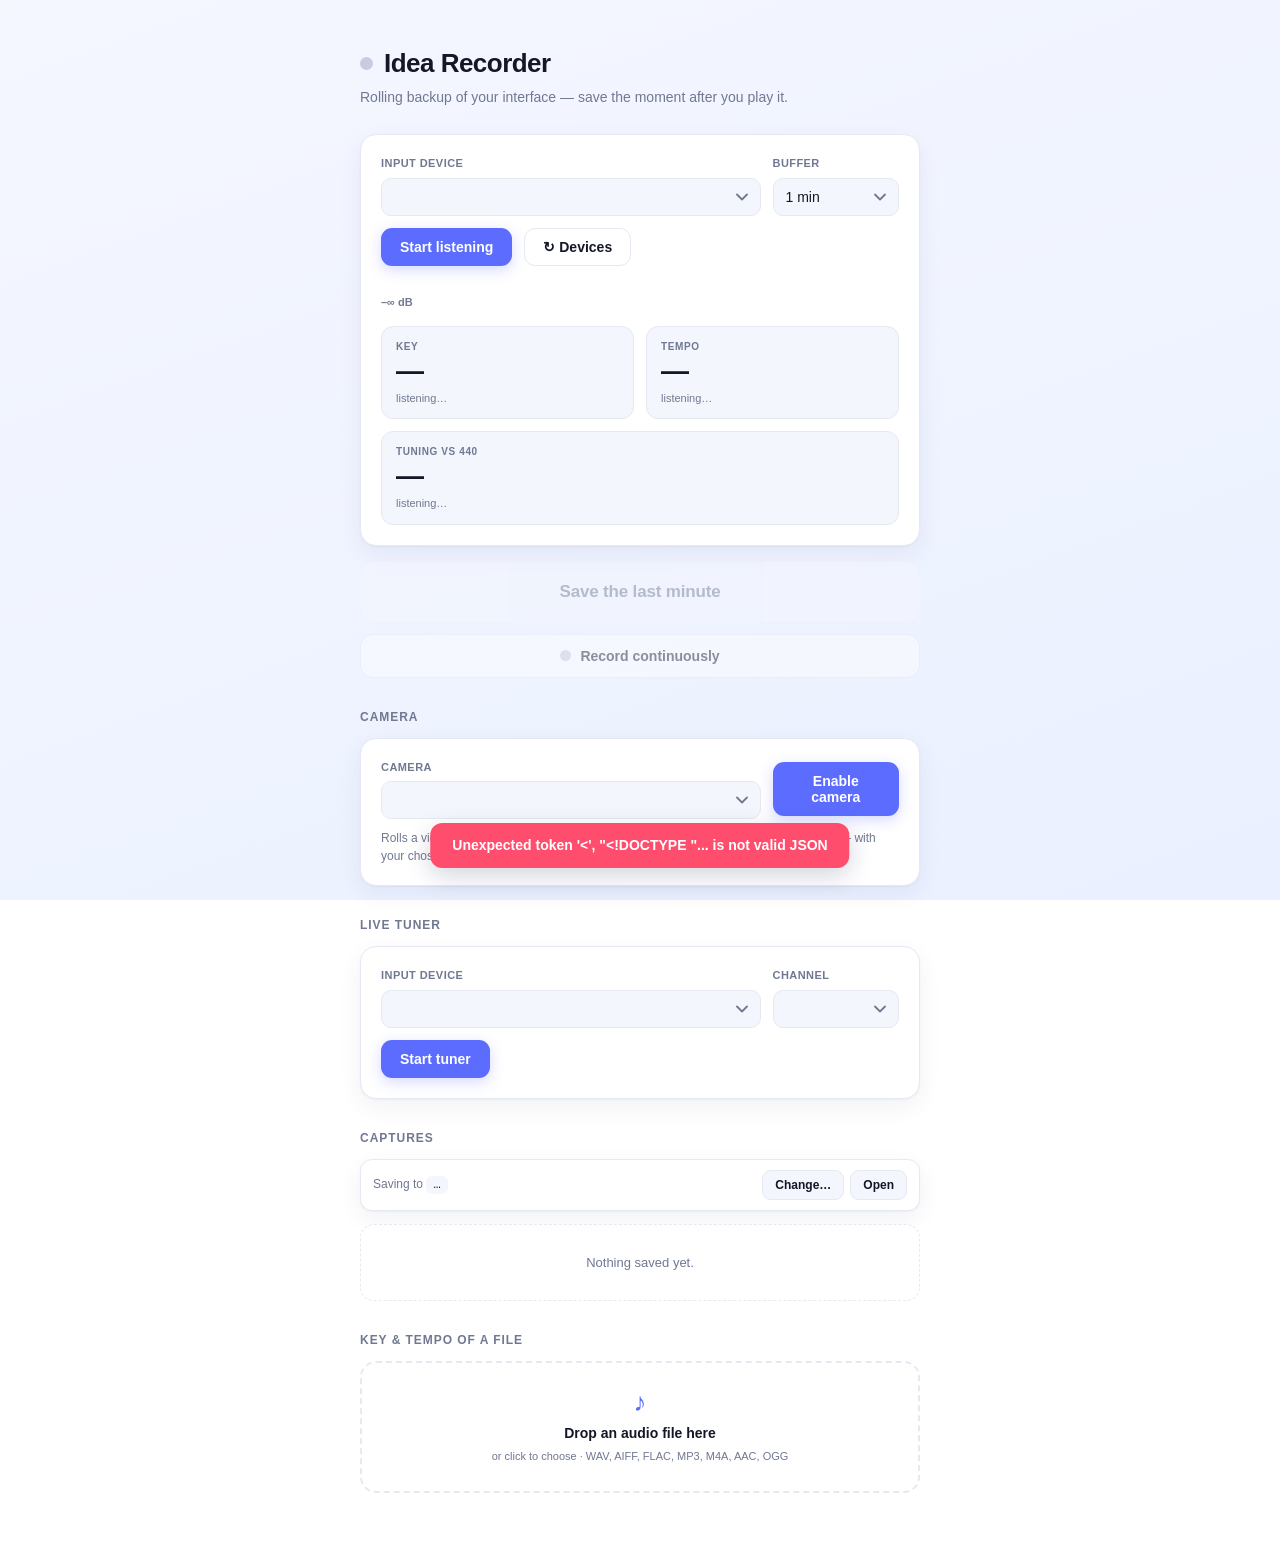
==== commit 00dba517: "Fix 1-second video clips and bundle selected audio channels into video The rolling video buffer prev" ====
--- a/static/index.html
+++ b/static/index.html
@@ -173,6 +173,20 @@
     background: var(--rec); animation: pulse 1.4s infinite;
   }
   #cameraWrap.continuous .camRecDot { display: inline-block; }
+  .bundleAudio { margin-top: 14px; }
+  .chanPicker { display: flex; flex-wrap: wrap; gap: 7px; margin-top: 2px; }
+  .chanChip {
+    display: inline-flex; align-items: center; gap: 6px; cursor: pointer;
+    background: var(--panel2); border: 1px solid var(--border);
+    border-radius: 9px; padding: 6px 11px; font-size: 12px; font-weight: 600;
+    color: var(--dim); text-transform: none; letter-spacing: 0;
+    user-select: none; transition: border-color .15s, color .15s, background .15s;
+  }
+  .chanChip:has(input:checked) {
+    border-color: rgba(91,108,255,.4); background: var(--accent-soft); color: var(--accent);
+  }
+  .chanChip input { accent-color: var(--accent); margin: 0; }
+  .bundleHint { font-size: 11px; color: var(--dim); margin-top: 8px; line-height: 1.45; }
 
   .tuner { margin-top: 18px; text-align: center; }
   .tunerNote {
@@ -400,10 +414,18 @@
         <span id="cameraInfo"></span>
         <span id="cameraBuf"><span class="camRecDot"></span></span>
       </div>
+      <div class="bundleAudio">
+        <label>Audio bundled into video</label>
+        <div id="channelPicker" class="chanPicker"></div>
+        <div class="bundleHint">Channels of the recording input
+          (<span id="bundleDevice">—</span>) are mixed into the video.
+          Uncheck all for silent video; the full multitrack WAV is always saved.</div>
+      </div>
     </div>
     <p class="sub" style="margin:10px 0 0;font-size:12px">
-      Rolls a silent video buffer alongside the audio. Save or stop recording and
-      the matching video is exported next to the audio file.
+      Rolls a video buffer alongside the audio. Save or stop recording and a
+      matching video — with your chosen interface channels mixed in — is exported
+      next to the audio file.
     </p>
   </div>
 
@@ -485,13 +507,17 @@
 let smoothPeaks = [];
 
 // ---- camera buffer (browser-side) ----
-// A MediaRecorder rolls a video buffer in memory. The first chunk holds the
-// stream header and is always kept; later chunks are pruned to the audio
-// buffer length, so on save we ship header + the recent window as one file.
-let cameraStream = null, mediaRecorder = null, videoMime = "";
-let videoHeader = null, videoChunks = [];   // videoChunks: [{data, t}], excludes header
-let videoContinuous = false, recordChunkStart = 0;
-const cameraActive = () => !!mediaRecorder;
+// The rolling video buffer is recorded as a run of short, self-contained
+// segments (the recorder is rotated every SEG_SECONDS). Each segment is a
+// complete, valid clip, so on save we ship the recent ones and ffmpeg concats
+// them server-side into one correctly-timed file — slicing a single MediaRecorder
+// stream instead is what produced the old ~1-second clip.
+const SEG_SECONDS = 3;
+let cameraStream = null, videoMime = "";
+let segments = [];                      // [{blob, end}] finished segments
+let curRec = null, curChunks = [], segTimer = null;
+let videoContinuous = false, continuousStart = 0;
+const cameraActive = () => !!cameraStream;
 const bufferSeconds = () => +($("seconds").value) || 60;
 const videoExt = () => videoMime.includes("mp4") ? "mp4" : "webm";
 
@@ -849,40 +875,132 @@
   });
 }
 
-function onVideoData(e) {
-  if (!e.data || !e.data.size) return;
-  const t = performance.now() / 1000;
-  if (!videoHeader) { videoHeader = e.data; return; }   // stream header
-  videoChunks.push({ data: e.data, t });
-  if (!videoContinuous) {                                // roll the window
-    const cutoff = t - (bufferSeconds() + 2);
-    while (videoChunks.length && videoChunks[0].t < cutoff) videoChunks.shift();
-  }
-}
-
-function buildVideoBlob(fromIndex) {
-  if (!videoHeader) return null;
-  const parts = [videoHeader, ...videoChunks.slice(fromIndex || 0).map(c => c.data)];
-  return new Blob(parts, { type: videoMime.split(";")[0] });
-}
-
-// Force the recorder to emit its latest data so the saved clip's tail is tight.
-function flushVideo() {
+// Record one self-contained segment, then chain into the next. Rotating the
+// recorder (rather than slicing one stream) keeps every segment valid.
+function startSegment() {
+  if (!cameraStream) return;
+  curChunks = [];
+  let rec;
+  try { rec = new MediaRecorder(cameraStream, { mimeType: videoMime, videoBitsPerSecond: 4e6 }); }
+  catch (e) { return; }
+  curRec = rec;
+  rec.ondataavailable = e => { if (e.data && e.data.size) curChunks.push(e.data); };
+  rec.onstop = () => {
+    if (curChunks.length) {
+      segments.push({ blob: new Blob(curChunks, { type: videoMime.split(";")[0] }),
+                      end: performance.now() / 1000 });
+      pruneSegments();
+    }
+    if (cameraStream && curRec === rec) startSegment();   // roll into the next
+  };
+  rec.start();
+}
+
+function pruneSegments() {
+  if (videoContinuous) return;   // keep the whole take while recording
+  const cutoff = performance.now() / 1000 - (bufferSeconds() + SEG_SECONDS * 2);
+  while (segments.length > 1 && segments[0].end < cutoff) segments.shift();
+}
+
+function rotateSegment() {
+  if (curRec && curRec.state === "recording") curRec.stop();   // onstop chains the next
+}
+
+// Finalize the in-progress segment so a save captures the freshest footage.
+function flushSegment() {
   return new Promise(resolve => {
-    if (!mediaRecorder || mediaRecorder.state !== "recording") return resolve();
-    const done = () => { mediaRecorder.removeEventListener("dataavailable", done); resolve(); };
-    mediaRecorder.addEventListener("dataavailable", done);
-    try { mediaRecorder.requestData(); } catch (e) { resolve(); }
-    setTimeout(resolve, 400);   // safety net
+    const rec = curRec;
+    if (!rec || rec.state !== "recording") return resolve();
+    const chain = rec.onstop;
+    rec.onstop = () => { chain(); resolve(); };
+    rec.stop();
+    setTimeout(resolve, 600);   // safety net
   });
 }
 
-async function uploadVideo(audioName, blob) {
-  if (!blob || !blob.size) return;
+// The segment blobs covering the window we're about to save.
+function collectVideoSegments(continuous) {
+  let segs;
+  if (continuous) {
+    segs = segments.filter(s => s.end >= continuousStart - SEG_SECONDS);
+  } else {
+    const cutoff = performance.now() / 1000 - (bufferSeconds() + SEG_SECONDS);
+    segs = segments.filter(s => s.end >= cutoff);
+  }
+  if (!segs.length && segments.length) segs = [segments[segments.length - 1]];
+  return segs.map(s => s.blob);
+}
+
+async function loadCameras() {
+  const sel = $("cameraDevice");
+  if (!navigator.mediaDevices || !navigator.mediaDevices.enumerateDevices
+      || !pickVideoMime()) {
+    $("cameraToggle").disabled = true;
+    sel.innerHTML = '<option>Camera not supported</option>';
+    return;
+  }
+  let cams = [];
+  try {
+    cams = (await navigator.mediaDevices.enumerateDevices())
+      .filter(d => d.kind === "videoinput");
+  } catch (e) {}
+  const remembered = localStorage.getItem("idea-recorder-camera");
+  sel.innerHTML = "";
+  if (!cams.length) {
+    sel.innerHTML = '<option value="">Default camera</option>';
+    return;
+  }
+  cams.forEach((c, i) => {
+    const opt = document.createElement("option");
+    opt.value = c.deviceId;
+    opt.textContent = c.label || ("Camera " + (i + 1));
+    if (remembered && c.deviceId === remembered) opt.selected = true;
+    sel.appendChild(opt);
+  });
+}
+
+// ---- audio bundled into the video: pick channels of the recording input ----
+function recordChannelCount() {
+  const dev = deviceList.find(d => String(d.index) === $("device").value);
+  return dev ? dev.channels : 1;
+}
+
+function selectedChannels() {
+  return [...$("channelPicker").querySelectorAll("input:checked")]
+    .map(el => +el.dataset.ch);
+}
+
+function buildChannelPicker() {
+  const n = recordChannelCount();
+  const saved = JSON.parse(localStorage.getItem("idea-recorder-bundle-chans") || "null");
+  const box = $("channelPicker");
+  box.innerHTML = "";
+  for (let i = 0; i < n; i++) {
+    const on = saved ? saved.includes(i) : i < 2;   // default: first one/two inputs
+    const lab = document.createElement("label");
+    lab.className = "chanChip";
+    lab.innerHTML = `<input type="checkbox" data-ch="${i}"${on ? " checked" : ""}>`
+      + `<span>${n > 1 ? "In " + (i + 1) : "Mono"}</span>`;
+    box.appendChild(lab);
+  }
+  box.onchange = () =>
+    localStorage.setItem("idea-recorder-bundle-chans", JSON.stringify(selectedChannels()));
+  const dev = deviceList.find(d => String(d.index) === $("device").value);
+  $("bundleDevice").textContent = dev ? dev.name : "input";
+}
+
+async function uploadVideo(audioName, blobs, channels) {
+  if (!blobs || !blobs.length) return;
+  const sizes = blobs.map(b => b.size).join(",");
   const res = await fetch("/api/save-video", {
     method: "POST",
-    headers: { "X-Audio-Name": audioName, "X-Video-Ext": videoExt() },
-    body: blob,
+    headers: {
+      "X-Audio-Name": audioName,
+      "X-Video-Ext": videoExt(),
+      "X-Seg-Sizes": sizes,
+      "X-Audio-Channels": (channels || []).join(","),
+    },
+    body: new Blob(blobs, { type: videoMime.split(";")[0] }),
   });
   if (!res.ok) {
     const d = await res.json().catch(() => ({}));
@@ -895,7 +1013,7 @@
   $("cameraToggle").classList.toggle("live", on);
   $("cameraDevice").disabled = on;
   $("cameraWrap").hidden = !on;
-  $("cameraInfo").textContent = on ? ("Recording " + videoExt().toUpperCase() + " buffer") : "";
+  $("cameraInfo").textContent = on ? ("Recording " + videoExt().toUpperCase()) : "";
 }
 
 async function enableCamera() {
@@ -913,13 +1031,13 @@
   }
   cameraStream = stream;
   videoMime = mime;
-  videoHeader = null;
-  videoChunks = [];
+  segments = [];
+  curChunks = [];
   videoContinuous = false;
   $("cameraPreview").srcObject = stream;
-  mediaRecorder = new MediaRecorder(stream, { mimeType: mime, videoBitsPerSecond: 4e6 });
-  mediaRecorder.ondataavailable = onVideoData;
-  mediaRecorder.start(1000);   // one chunk per second
+  buildChannelPicker();
+  startSegment();
+  segTimer = setInterval(rotateSegment, SEG_SECONDS * 1000);
   stream.getVideoTracks()[0].addEventListener("ended", disableCamera);
   setCameraUI(true);
   await loadCameras();         // labels are available now that access is granted
@@ -927,13 +1045,14 @@
 }
 
 function disableCamera() {
-  if (mediaRecorder && mediaRecorder.state !== "inactive") {
-    try { mediaRecorder.stop(); } catch (e) {}
-  }
+  if (segTimer) { clearInterval(segTimer); segTimer = null; }
+  const rec = curRec;
+  curRec = null;               // null first so onstop won't chain a new segment
+  if (rec && rec.state !== "inactive") { try { rec.stop(); } catch (e) {} }
   if (cameraStream) cameraStream.getTracks().forEach(t => t.stop());
-  cameraStream = mediaRecorder = null;
-  videoHeader = null;
-  videoChunks = [];
+  cameraStream = null;
+  segments = [];
+  curChunks = [];
   videoContinuous = false;
   $("cameraPreview").srcObject = null;
   $("cameraWrap").classList.remove("continuous");
@@ -943,14 +1062,16 @@
 $("cameraToggle").onclick = () => { cameraActive() ? disableCamera() : enableCamera(); };
 $("cameraDevice").onchange = () =>
   localStorage.setItem("idea-recorder-camera", $("cameraDevice").value);
+// Channel list follows the recording input device.
+$("device").addEventListener("change", () => { if (cameraActive()) buildChannelPicker(); });
 
 function updateCameraBuf() {
   if (!cameraActive()) return;
-  const span = videoChunks.length
-    ? videoChunks[videoChunks.length - 1].t - videoChunks[0].t : 0;
+  const span = segments.length
+    ? performance.now() / 1000 - segments[0].end + SEG_SECONDS : 0;
   $("cameraBuf").innerHTML = (videoContinuous
-    ? '<span class="camRecDot"></span> recording ' + fmtClock(span)
-    : "buffer " + Math.round(span) + "s");
+    ? '<span class="camRecDot"></span> recording ' + fmtClock(performance.now() / 1000 - continuousStart)
+    : "buffer " + Math.min(Math.round(span), bufferSeconds()) + "s");
 }
 
 $("openFolder").onclick = () => api("/api/reveal", {}).catch(e => toast(e.message, true));
@@ -969,10 +1090,10 @@
     if (recording) {
       const r = await api("/api/record/stop", {});
       if (cameraActive()) {
-        await flushVideo();
+        await flushSegment();
         videoContinuous = false;
         $("cameraWrap").classList.remove("continuous");
-        try { await uploadVideo(r.saved, buildVideoBlob(recordChunkStart)); }
+        try { await uploadVideo(r.saved, collectVideoSegments(true), selectedChannels()); }
         catch (e) { toast("Recorded; video failed: " + e.message, true); }
       }
       toast("Recorded " + r.duration + "s → " + r.saved);
@@ -980,7 +1101,7 @@
     } else {
       await api("/api/record/start", {});
       if (cameraActive()) {
-        recordChunkStart = videoChunks.length;   // video for this take starts here
+        continuousStart = performance.now() / 1000;   // video take starts now
         videoContinuous = true;
         $("cameraWrap").classList.add("continuous");
       }
@@ -1015,8 +1136,8 @@
   try {
     const r = await api("/api/save", {});
     if (cameraActive()) {
-      await flushVideo();
-      try { await uploadVideo(r.saved, buildVideoBlob(0)); }
+      await flushSegment();
+      try { await uploadVideo(r.saved, collectVideoSegments(false), selectedChannels()); }
       catch (e) {
         toast("Audio saved; video failed: " + e.message, true);
         renderCaptures();
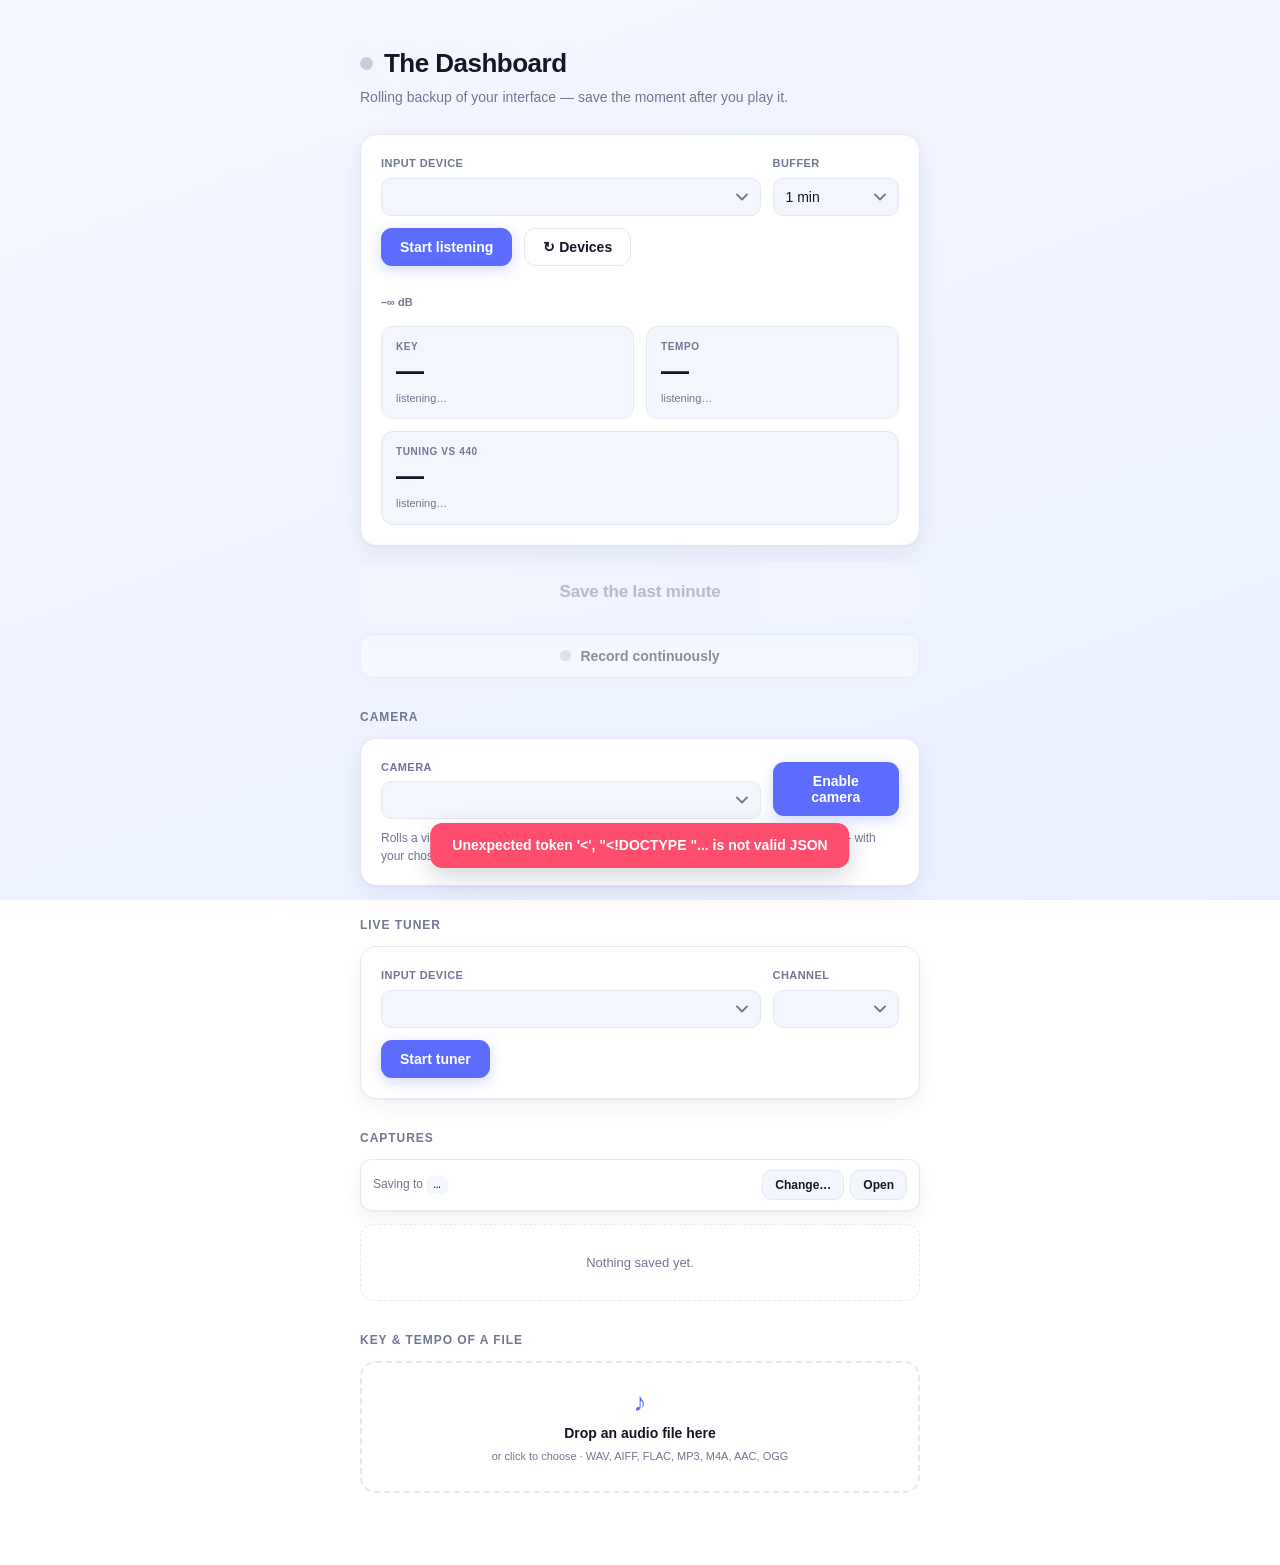
==== commit 1dae2c06: "Rename the displayed tool name to "The Dashboard" Display-name change only: the web UI header, brows" ====
--- a/static/index.html
+++ b/static/index.html
@@ -3,7 +3,7 @@
 <head>
 <meta charset="utf-8">
 <meta name="viewport" content="width=device-width, initial-scale=1">
-<title>Idea Recorder</title>
+<title>The Dashboard</title>
 <style>
   :root {
     --bg1: #f5f7ff;
@@ -344,7 +344,7 @@
 </head>
 <body>
 <main>
-  <h1><span class="dot" id="dot"></span>Idea Recorder</h1>
+  <h1><span class="dot" id="dot"></span>The Dashboard</h1>
   <p class="sub">Rolling backup of your interface — save the moment after you play it.</p>
 
   <div class="panel">
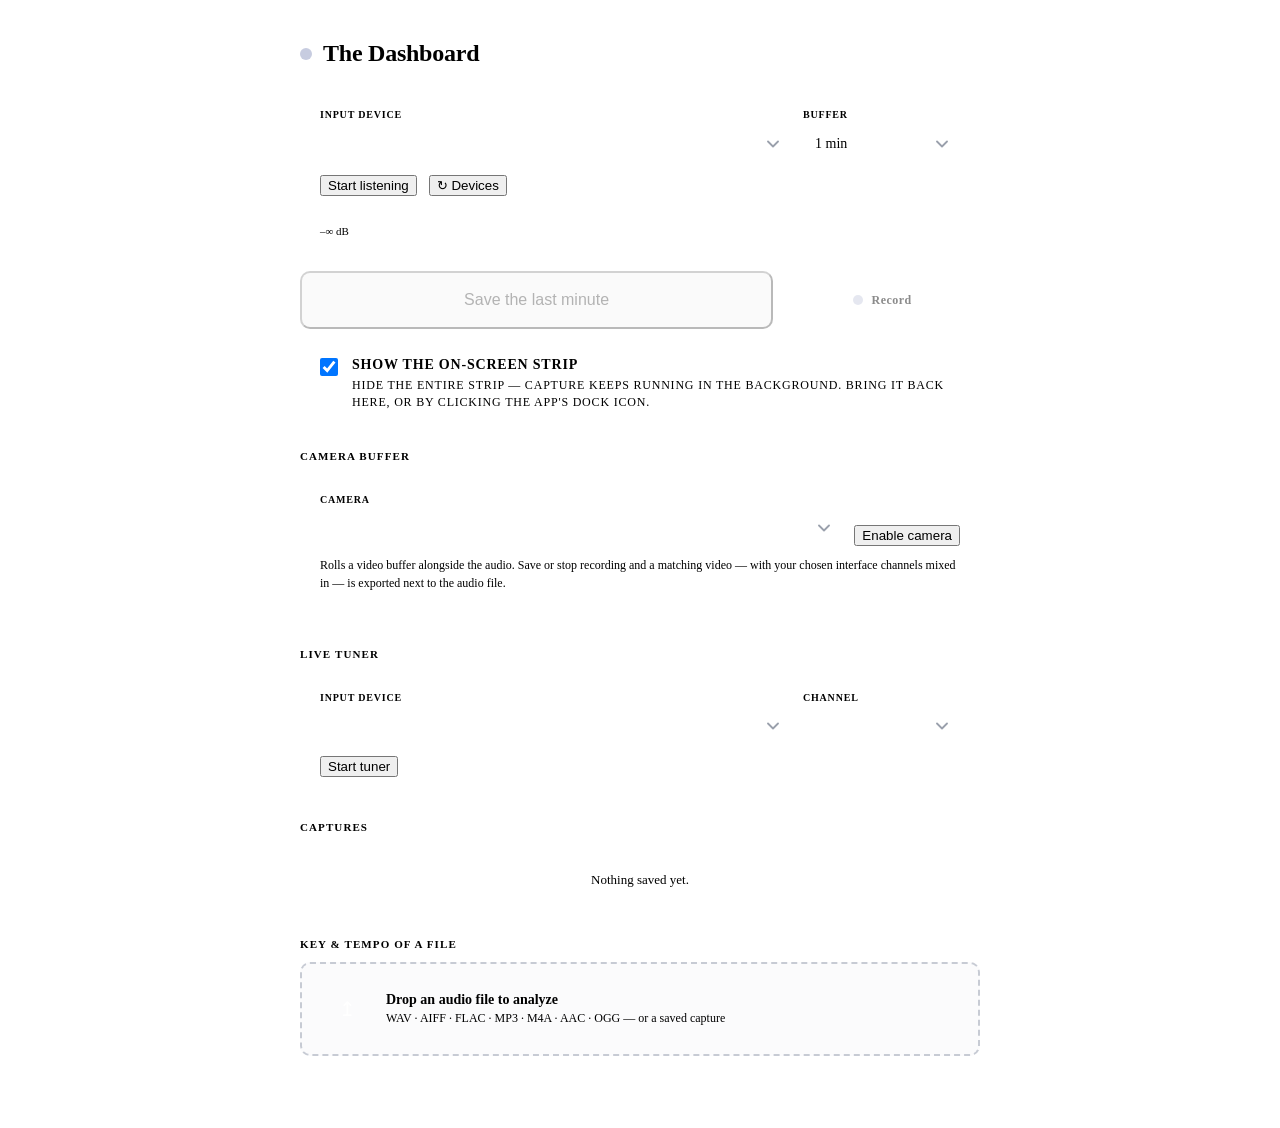
==== commit 8e6d22ba: "Add standalone always-on-top strip + widget; restyle dashboard (v1.5.0) - New Claude Design language" ====
--- a/static/index.html
+++ b/static/index.html
@@ -4,351 +4,215 @@
 <meta charset="utf-8">
 <meta name="viewport" content="width=device-width, initial-scale=1">
 <title>The Dashboard</title>
+<link rel="stylesheet" href="/theme.css">
 <style>
-  :root {
-    --bg1: #f5f7ff;
-    --bg2: #eaf0ff;
-    --panel: #ffffff;
-    --panel2: #f3f6fc;
-    --text: #131726;
-    --dim: #707892;
-    --accent: #5b6cff;          /* vivid indigo — interactive / live */
-    --accent-soft: #eef0ff;
-    --rec: #ff4d6d;             /* energetic coral — record / save */
-    --rec2: #ff7a45;
-    --green: #14c98e;
-    --border: #e6e9f2;
-    --shadow: 0 1px 2px rgba(20, 30, 80, .04), 0 8px 24px rgba(20, 30, 80, .06);
-    --shadow-lg: 0 8px 30px rgba(91, 108, 255, .28);
-    --radius: 16px;
-  }
-  * { box-sizing: border-box; }
   body {
-    margin: 0;
-    min-height: 100vh;
-    background: linear-gradient(160deg, var(--bg1) 0%, var(--bg2) 100%);
-    background-attachment: fixed;
-    color: var(--text);
-    font: 15px/1.5 -apple-system, "SF Pro Text", Helvetica, Arial, sans-serif;
+    margin: 0; min-height: 100vh; background: var(--surface);
+    color: var(--ink); font: 15px/1.5 var(--font-body);
     -webkit-font-smoothing: antialiased;
-    display: flex;
-    justify-content: center;
-    padding: 44px 16px 72px;
-  }
-  main { width: 100%; max-width: 560px; }
-  h1 {
-    font-size: 26px; font-weight: 800; margin: 0 0 4px; letter-spacing: -.02em;
-    display: flex; align-items: center; gap: 11px;
-  }
-  h1 .dot {
-    width: 13px; height: 13px; border-radius: 50%;
-    background: #c7cde0; flex: none; transition: background .25s, box-shadow .25s;
-  }
-  h1 .dot.live { background: var(--rec); box-shadow: 0 0 0 5px rgba(255, 77, 109, .18); animation: pulse 1.6s infinite; }
-  @keyframes pulse { 50% { box-shadow: 0 0 0 9px rgba(255, 77, 109, 0); } }
-  .sub { color: var(--dim); margin: 0 0 26px; font-size: 14px; }
+    display: flex; justify-content: center; padding: 40px 16px 72px;
+  }
+  main { width: 100%; max-width: 680px; }
+
+  .topbar { display: flex; align-items: center; justify-content: space-between; margin-bottom: 22px; }
+  .brand { display: flex; align-items: center; gap: 11px; }
+  .brand h1 { margin: 0; font-family: var(--font-display); font-size: 24px; font-weight: 700; letter-spacing: -.01em; }
+  .brand .dot { width: 12px; height: 12px; border-radius: 50%; background: #c7cce0; flex: none; transition: background .25s; }
+  .brand .dot.live { background: var(--red); animation: irRingR 1.8s infinite; }
+  .statchip { font-family: var(--font-mono); font-size: 11px; font-weight: 700; color: var(--dim); letter-spacing: .06em; }
 
   .panel {
-    background: var(--panel); border: 1px solid var(--border);
-    border-radius: var(--radius); padding: 20px; margin-bottom: 16px;
-    box-shadow: var(--shadow);
+    background: var(--card); border: 1px solid var(--border);
+    border-radius: 10px; padding: 20px; margin-bottom: 14px;
   }
   .row { display: flex; gap: 12px; align-items: center; flex-wrap: wrap; }
-  label { font-size: 11px; font-weight: 600; color: var(--dim); display: block; margin-bottom: 6px; text-transform: uppercase; letter-spacing: .04em; }
-  select, input[type=number] {
-    background: var(--panel2); color: var(--text);
-    border: 1px solid var(--border); border-radius: 10px;
-    padding: 10px 12px; font-size: 14px; width: 100%;
-    appearance: none; -webkit-appearance: none;
-    transition: border-color .15s, box-shadow .15s;
-  }
-  select {
-    padding-right: 34px;
-    background-image: url("data:image/svg+xml,%3Csvg xmlns='http://www.w3.org/2000/svg' width='12' height='8' viewBox='0 0 12 8'%3E%3Cpath fill='none' stroke='%23707892' stroke-width='1.8' stroke-linecap='round' stroke-linejoin='round' d='M1 1.5 6 6.5 11 1.5'/%3E%3C/svg%3E");
-    background-repeat: no-repeat;
-    background-position: right 12px center;
-    cursor: pointer;
-  }
-  select:hover { border-color: #cfd6ea; }
-  select:focus { outline: none; border-color: var(--accent); box-shadow: 0 0 0 3px rgba(91, 108, 255, .15); }
+  .grid2 { display: flex; gap: 12px; margin-bottom: 14px; }
   .field { flex: 1; min-width: 110px; }
   .field.grow { flex: 3; min-width: 220px; }
 
-  button {
-    border: 1px solid var(--border); border-radius: 11px; padding: 10px 18px;
-    font-size: 14px; font-weight: 600; cursor: pointer;
-    background: var(--panel); color: var(--text);
-    transition: transform .08s, filter .15s, background .15s, color .15s, border-color .15s;
-  }
-  button:hover { border-color: #cfd6ea; background: var(--panel2); }
-  button:active { transform: scale(.97); }
-  button:disabled { opacity: .45; cursor: default; }
-  #toggle {
-    background: var(--accent); color: #fff; border-color: transparent;
-    box-shadow: 0 4px 14px rgba(91, 108, 255, .25);
-  }
-  #toggle:hover { background: #4a5bff; }
-  #toggle.live {
-    background: var(--accent-soft); color: var(--accent);
-    border-color: rgba(91, 108, 255, .35); box-shadow: none;
-  }
-
-  #saveBtn {
-    width: 100%; padding: 20px; font-size: 17px; font-weight: 700; letter-spacing: -.01em;
-    background: linear-gradient(135deg, var(--rec) 0%, var(--rec2) 100%);
-    color: #fff; border: none; border-radius: var(--radius); margin-bottom: 20px;
-    box-shadow: var(--shadow-lg);
-  }
-  #saveBtn:not(:disabled):hover { filter: brightness(1.05); transform: translateY(-1px); }
-  #saveBtn:not(:disabled):active { transform: scale(.99); }
-  #saveBtn:disabled { background: var(--panel2); color: var(--dim); box-shadow: none; }
-
+  label, .lbl { font-family: var(--font-mono); font-size: 10px; font-weight: 700; color: var(--dim);
+    display: block; margin-bottom: 6px; text-transform: uppercase; letter-spacing: .08em; }
+  select, input[type=number] {
+    background: var(--field); color: var(--ink); border: 1px solid var(--border);
+    border-radius: 7px; padding: 10px 12px; font-size: 14px; width: 100%;
+    font-family: var(--font-body); appearance: none; -webkit-appearance: none;
+    transition: border-color .15s, box-shadow .15s;
+  }
+  select {
+    padding-right: 34px; cursor: pointer; background-repeat: no-repeat; background-position: right 12px center;
+    background-image: url("data:image/svg+xml,%3Csvg xmlns='http://www.w3.org/2000/svg' width='12' height='8' viewBox='0 0 12 8'%3E%3Cpath fill='none' stroke='%239aa0ac' stroke-width='1.8' stroke-linecap='round' stroke-linejoin='round' d='M1 1.5 6 6.5 11 1.5'/%3E%3C/svg%3E");
+  }
+  select:focus, input:focus { outline: none; border-color: var(--blue); box-shadow: 0 0 0 3px rgba(79, 107, 237, .15); }
+
+  .meta { font-family: var(--font-mono); color: var(--dim); font-size: 12px; }
+
+  /* meters — one row per channel, single wide bar for mono */
   .meterWrap { margin-top: 18px; }
-  /* One row per input channel; collapses to a single wide bar for mono. */
-  .meters { display: grid; grid-template-columns: 1fr; gap: 6px; }
-  .meters.multi { grid-template-columns: repeat(auto-fill, minmax(150px, 1fr)); gap: 7px 14px; }
+  .meters { display: grid; grid-template-columns: 1fr; gap: 7px; }
+  .meters.multi { grid-template-columns: 1fr 1fr; gap: 7px 16px; }
   .chMeter { display: flex; align-items: center; gap: 8px; }
-  .chLabel {
-    flex: none; width: 26px; font-size: 10px; font-weight: 700; color: var(--dim);
-    font-variant-numeric: tabular-nums; text-align: right; letter-spacing: .02em;
-  }
-  .chBar {
-    flex: 1; height: 14px; border-radius: 7px; background: var(--panel2);
-    border: 1px solid var(--border); overflow: hidden;
-  }
-  .meters:not(.multi) .chBar { height: 16px; border-radius: 8px; }
-  .chBar > div {
-    height: 100%; width: 0%;
-    background: linear-gradient(90deg, var(--green) 0%, var(--green) 60%, #ffc24b 80%, var(--rec) 100%);
-    border-radius: 7px;
-    transition: width 80ms linear;
-  }
-  .meterLabels { display: flex; justify-content: space-between; font-size: 11px; color: var(--dim); margin-top: 10px; }
-
-  /* live key + tempo readout */
-  .live { display: grid; grid-template-columns: 1fr 1fr; gap: 12px; margin-top: 16px; }
-  .liveCard {
-    background: var(--panel2); border: 1px solid var(--border);
-    border-radius: 12px; padding: 12px 14px;
-  }
-  .liveLabel { font-size: 10px; font-weight: 700; color: var(--dim); text-transform: uppercase; letter-spacing: .06em; }
-  .liveVal { font-size: 28px; font-weight: 800; letter-spacing: -.02em; margin-top: 2px; line-height: 1.1; }
+  .chLabel { flex: none; width: 22px; font-family: var(--font-mono); font-size: 10px; font-weight: 700;
+    color: var(--dim); font-variant-numeric: tabular-nums; text-align: right; }
+  .chBar { flex: 1; height: 12px; overflow: hidden; border: 1px solid var(--border); background: var(--meter-track-h); }
+  .meters:not(.multi) .chBar { height: 14px; }
+  .chBar > div { height: 100%; width: 0%; background: var(--meter-fill-h); transition: width 80ms linear; }
+  .meterLabels { display: flex; justify-content: space-between; font-family: var(--font-mono);
+    font-size: 11px; color: var(--dim); margin-top: 11px; }
+  #meterDb, #fill { font-variant-numeric: tabular-nums; }
+
+  /* live readout (Key / Tempo / ±440) */
+  .live { display: grid; grid-template-columns: 1fr 1fr 1fr; margin-top: 18px;
+    border: 1px solid var(--border); border-radius: 8px; overflow: hidden; }
+  .liveCard { padding: 13px 14px; }
+  .liveCard + .liveCard { border-left: 1px solid var(--line); }
+  .liveLabel { font-family: var(--font-mono); font-size: 10px; font-weight: 700; color: var(--dim);
+    text-transform: uppercase; letter-spacing: .08em; }
+  .liveVal { font-family: var(--font-display); font-size: 27px; font-weight: 700; letter-spacing: -.01em;
+    margin-top: 2px; line-height: 1.15; }
   .liveVal .liveUnit { font-size: 13px; font-weight: 600; color: var(--dim); margin-left: 4px; }
-  .liveSub { font-size: 11px; color: var(--dim); margin-top: 3px; }
-  .liveCard.locked { border-color: rgba(91,108,255,.4); background: var(--accent-soft); }
-  .liveCard.locked .liveSub { color: var(--accent); font-weight: 600; }
-  .liveWide { grid-column: 1 / -1; }
-
-  /* live tuner */
-  #tunerToggle {
-    background: var(--accent); color: #fff; border-color: transparent;
-    box-shadow: 0 4px 14px rgba(91, 108, 255, .25);
-  }
-  #tunerToggle:hover { background: #4a5bff; }
-  #tunerToggle.live {
-    background: var(--accent-soft); color: var(--accent);
-    border-color: rgba(91, 108, 255, .35); box-shadow: none;
-  }
+  .liveSub { font-family: var(--font-mono); font-size: 11px; color: var(--dim); margin-top: 2px; }
+  .liveCard.locked .liveSub { color: var(--ink); font-weight: 700; }
+  #liveCents.accent, .liveCard .liveVal.accent { color: var(--red); }
+
+  /* transport */
+  .transport { display: flex; gap: 12px; margin-bottom: 14px; }
+  #saveBtn { flex: 3; padding: 18px; font-size: 16px; border-radius: 10px; }
+  .recordBtn { flex: 1.1; padding: 18px; border-radius: 10px; display: flex; align-items: center;
+    justify-content: center; gap: 8px; border: 1.5px solid var(--dark); background: var(--card);
+    color: var(--ink); font-family: var(--font-mono); font-size: 12px; font-weight: 700; letter-spacing: .04em; cursor: pointer; }
+  .recordBtn:disabled { opacity: .45; cursor: default; }
+  .recordBtn .recDot { width: 10px; height: 10px; border-radius: 50%; background: var(--red); flex: none; }
+  .recordBtn:disabled .recDot { background: #c7cce0; }
+  .recordBtn.recording { background: var(--red); color: #fff; border-color: transparent; box-shadow: 0 6px 18px rgba(255,59,48,.3); }
+  .recordBtn.recording .recDot { background: #fff; animation: irPulse 1.4s infinite; }
+
+  h2 { font-family: var(--font-mono); font-size: 11px; color: var(--dim); font-weight: 700;
+    margin: 24px 0 12px; text-transform: uppercase; letter-spacing: .1em; }
+
+  /* strip overlay toggle */
+  .overlaySwitch { display: flex; align-items: flex-start; gap: 11px; background: var(--card);
+    border: 1px solid var(--border); border-radius: 10px; padding: 14px 16px; margin-bottom: 14px; cursor: pointer; }
+  .overlaySwitch input { width: 18px; height: 18px; margin-top: 1px; accent-color: var(--blue); flex: none; cursor: pointer; }
+  .overlaySwitch .ov-text { font-size: 14px; font-weight: 600; color: var(--ink); }
+  .overlaySwitch .ov-text small { display: block; font-family: var(--font-mono); font-size: 12px;
+    font-weight: 500; color: var(--dim); margin-top: 4px; line-height: 1.45; }
+
   /* camera */
-  #cameraToggle {
-    background: var(--accent); color: #fff; border-color: transparent;
-    box-shadow: 0 4px 14px rgba(91, 108, 255, .25);
-  }
-  #cameraToggle:hover { background: #4a5bff; }
-  #cameraToggle.live {
-    background: var(--accent-soft); color: var(--accent);
-    border-color: rgba(91, 108, 255, .35); box-shadow: none;
-  }
-  #cameraPreview {
-    width: 100%; border-radius: 12px; background: #0b0e18;
-    aspect-ratio: 16 / 9; object-fit: cover; display: block;
-    transform: scaleX(-1);   /* mirror like a webcam preview */
-  }
-  .capture video {
-    width: 100%; margin-top: 10px; border-radius: 10px;
-    background: #0b0e18; max-height: 260px;
-  }
-  .camRecDot {
-    display: none; width: 9px; height: 9px; border-radius: 50%;
-    background: var(--rec); animation: pulse 1.4s infinite;
-  }
+  .camHead { display: flex; gap: 12px; align-items: flex-end; }
+  #cameraToggle { white-space: nowrap; }
+  #cameraToggle.live { background: var(--field); border-color: var(--border2); color: var(--ink); }
+  #cameraPreview { width: 100%; border-radius: 8px; background: #0b0e18; aspect-ratio: 16/9;
+    object-fit: cover; display: block; margin-top: 14px; transform: scaleX(-1); }
+  .camStat { display: flex; justify-content: space-between; font-family: var(--font-mono);
+    font-size: 11px; color: var(--dim); margin-top: 8px; }
+  .camRecDot { display: none; width: 9px; height: 9px; border-radius: 50%; background: var(--red); animation: irPulse 1.4s infinite; }
   #cameraWrap.continuous .camRecDot { display: inline-block; }
-  .bundleAudio { margin-top: 14px; }
-  .chanPicker { display: flex; flex-wrap: wrap; gap: 7px; margin-top: 2px; }
-  .chanChip {
-    display: inline-flex; align-items: center; gap: 6px; cursor: pointer;
-    background: var(--panel2); border: 1px solid var(--border);
-    border-radius: 9px; padding: 6px 11px; font-size: 12px; font-weight: 600;
-    color: var(--dim); text-transform: none; letter-spacing: 0;
-    user-select: none; transition: border-color .15s, color .15s, background .15s;
-  }
-  .chanChip:has(input:checked) {
-    border-color: rgba(91,108,255,.4); background: var(--accent-soft); color: var(--accent);
-  }
-  .chanChip input { accent-color: var(--accent); margin: 0; }
+  .bundleAudio { margin-top: 12px; }
+  .chanPicker { display: flex; flex-wrap: wrap; gap: 6px; margin-top: 2px; }
+  .chanChip { display: inline-flex; align-items: center; gap: 6px; cursor: pointer; user-select: none;
+    background: var(--field); border: 1px solid var(--border); border-radius: 5px; padding: 5px 9px;
+    font-family: var(--font-mono); font-size: 11px; font-weight: 700; color: var(--dim); transition: all .15s; }
+  .chanChip:has(input:checked) { background: var(--dark); border-color: var(--dark); color: #fff; }
+  .chanChip input { display: none; }
   .bundleHint { font-size: 11px; color: var(--dim); margin-top: 8px; line-height: 1.45; }
-
-  .tuner { margin-top: 18px; text-align: center; }
-  .tunerNote {
-    font-size: 60px; font-weight: 800; letter-spacing: -.03em; line-height: 1;
-    color: var(--dim); transition: color .15s;
-  }
-  .tuner.lit .tunerNote { color: var(--text); }
-  .tunerNote .tunerOct { font-size: 22px; font-weight: 700; color: var(--dim); margin-left: 3px; vertical-align: super; }
-  .tunerCents { font-size: 14px; font-weight: 700; color: var(--dim); margin-top: 5px; min-height: 18px; letter-spacing: .01em; }
+  .camHint { font-size: 12px; color: var(--dim); margin-top: 10px; line-height: 1.5; }
+
+  /* tuner */
+  #tunerToggle.live { background: var(--field); border-color: var(--border2); color: var(--ink); }
+  .tuner { margin-top: 16px; text-align: center; }
+  .tunerNote { font-family: var(--font-display); font-size: 50px; font-weight: 700; line-height: 1; color: var(--dim); transition: color .15s; }
+  .tuner.lit .tunerNote { color: var(--ink); }
+  .tunerNote .tunerOct { font-size: 18px; font-weight: 600; color: var(--dim); margin-left: 3px; vertical-align: super; }
+  .tunerCents { font-family: var(--font-mono); font-size: 12px; font-weight: 700; color: var(--dim); margin-top: 6px; min-height: 16px; }
   .tuner.intune .tunerCents { color: var(--green); }
-  .tuner.flat .tunerCents, .tuner.sharp .tunerCents { color: var(--rec); }
-  .tunerScale {
-    position: relative; height: 46px; margin: 16px 0 5px;
-    border-radius: 12px; background: var(--panel2); border: 1px solid var(--border); overflow: hidden;
-  }
-  .tunerZone { position: absolute; top: 0; bottom: 0; left: 45%; width: 10%; background: rgba(20, 201, 142, .12); }
-  .tunerCenter { position: absolute; left: 50%; top: 6px; bottom: 6px; width: 2px; background: #cfd6ea; transform: translateX(-50%); }
+  .tuner.flat .tunerCents, .tuner.sharp .tunerCents { color: var(--red); }
+  .tunerScale { position: relative; height: 40px; margin: 14px 0 5px; background: var(--field); border: 1px solid var(--border); overflow: hidden; }
+  .tunerZone { position: absolute; top: 0; bottom: 0; left: 45%; width: 10%; background: rgba(47,207,107,.14); }
+  .tunerCenter { position: absolute; left: 50%; top: 5px; bottom: 5px; width: 2px; background: #cfd6ea; transform: translateX(-50%); }
   .tuner.intune .tunerCenter { background: var(--green); }
-  .tunerNeedle {
-    position: absolute; top: 4px; bottom: 4px; left: 50%; width: 4px;
-    background: var(--accent); border-radius: 3px; transform: translateX(-50%);
-    box-shadow: 0 0 0 4px rgba(91, 108, 255, .12);
-    transition: left .09s linear, background .15s, opacity .15s; opacity: .25;
-  }
-  .tuner.intune .tunerNeedle { background: var(--green); box-shadow: 0 0 0 4px rgba(20, 201, 142, .16); }
-  .tuner.flat .tunerNeedle, .tuner.sharp .tunerNeedle { background: var(--rec); box-shadow: 0 0 0 4px rgba(255, 77, 109, .14); }
-  .tunerScaleLabels { display: flex; justify-content: space-between; font-size: 11px; color: var(--dim); }
-  .tunerFreq { font-size: 12px; color: var(--dim); margin-top: 9px; font-variant-numeric: tabular-nums; }
-
-  /* continuous record toggle */
-  .recordBtn {
-    width: 100%; padding: 13px; font-size: 14px; font-weight: 700;
-    border-radius: 13px; margin: -8px 0 20px;
-    display: flex; align-items: center; justify-content: center; gap: 9px;
-    background: var(--panel); color: var(--text); border: 1px solid var(--border);
-  }
-  .recordBtn .recDot {
-    width: 11px; height: 11px; border-radius: 50%; background: var(--rec); flex: none;
-  }
-  .recordBtn:disabled .recDot { background: #c7cde0; }
-  .recordBtn.recording {
-    background: var(--rec); color: #fff; border-color: transparent;
-    box-shadow: 0 6px 18px rgba(255,77,109,.3);
-  }
-  .recordBtn.recording .recDot { background: #fff; animation: pulse 1.4s infinite; }
-
-  /* "saving to" bar */
-  .savePath {
-    display: flex; align-items: center; justify-content: space-between; gap: 10px;
-    background: var(--panel); border: 1px solid var(--border); border-radius: 12px;
-    padding: 10px 12px; margin-bottom: 12px; box-shadow: var(--shadow);
-  }
-  .savePathText { font-size: 12px; color: var(--dim); overflow: hidden; }
-  .savePath code {
-    font-size: 12px; color: var(--text); background: var(--panel2);
-    padding: 2px 7px; border-radius: 6px; word-break: break-all;
-  }
+  .tunerNeedle { position: absolute; top: 3px; bottom: 3px; left: 50%; width: 3px; background: var(--blue);
+    transform: translateX(-50%); box-shadow: 0 0 0 3px rgba(79,107,237,.18);
+    transition: left .09s linear, background .15s, opacity .15s; opacity: .25; }
+  .tuner.intune .tunerNeedle { background: var(--green); box-shadow: 0 0 0 3px rgba(47,207,107,.18); }
+  .tuner.flat .tunerNeedle, .tuner.sharp .tunerNeedle { background: var(--red); box-shadow: 0 0 0 3px rgba(255,59,48,.16); }
+  .tunerScaleLabels { display: flex; justify-content: space-between; font-family: var(--font-mono); font-size: 10px; color: var(--dim); }
+  .tunerFreq { font-family: var(--font-mono); font-size: 11px; color: var(--dim); margin-top: 9px; font-variant-numeric: tabular-nums; }
+
+  /* saving-to bar + captures */
+  .savePath { display: flex; align-items: center; justify-content: space-between; gap: 10px;
+    background: var(--card); border: 1px solid var(--border); border-radius: 8px; padding: 10px 12px; margin-bottom: 12px; }
+  .savePathText { font-family: var(--font-mono); font-size: 12px; color: var(--dim); overflow: hidden; }
+  .savePath code { font-size: 12px; color: var(--ink); background: var(--field); padding: 2px 7px; border-radius: 5px; word-break: break-all; }
   .savePathBtns { display: flex; gap: 6px; flex: none; }
-  .ghostBtn {
-    flex: none; padding: 7px 12px; font-size: 12px; font-weight: 600;
-    border-radius: 9px; background: var(--panel2);
-  }
-  #meterDb { font-weight: 600; font-variant-numeric: tabular-nums; }
-  #fill { font-variant-numeric: tabular-nums; }
-
-  .toast {
-    position: fixed; bottom: 28px; left: 50%; transform: translateX(-50%);
-    background: var(--green); color: #fff; font-weight: 600;
-    padding: 12px 22px; border-radius: 12px; opacity: 0;
-    pointer-events: none; transition: opacity .25s, transform .25s; max-width: 90vw;
-    font-size: 14px; box-shadow: 0 8px 24px rgba(20, 30, 80, .18);
-  }
-  .toast.error { background: var(--rec); }
-  .toast.show { opacity: 1; transform: translateX(-50%) translateY(-4px); }
-
-  h2 { font-size: 12px; color: var(--dim); font-weight: 700; margin: 30px 0 12px; text-transform: uppercase; letter-spacing: .08em; }
-  .capture {
-    background: var(--panel); border: 1px solid var(--border);
-    border-radius: 14px; padding: 14px 16px; margin-bottom: 11px;
-    box-shadow: var(--shadow);
-    transition: transform .12s, box-shadow .12s;
-  }
-  .capture:hover { transform: translateY(-1px); box-shadow: 0 2px 4px rgba(20,30,80,.05), 0 12px 28px rgba(20,30,80,.09); }
+  .ghostBtn { flex: none; padding: 6px 11px; font-family: var(--font-mono); font-size: 11px; font-weight: 700;
+    border-radius: 6px; background: var(--field); border: 1px solid var(--border); color: var(--ink); cursor: pointer; }
+  .capture { background: var(--card); border: 1px solid var(--border); border-radius: 9px; padding: 14px 16px; margin-bottom: 11px; transition: transform .12s; }
+  .capture:hover { transform: translateY(-1px); }
   .capture.dragging { opacity: .5; }
   .capture .top { display: flex; justify-content: space-between; align-items: center; gap: 8px; }
-  .capture .name { font-weight: 700; font-size: 14px; word-break: break-all; display: flex; align-items: center; gap: 7px; }
-  .capture .grip {
-    cursor: grab; color: #c2c8db; font-size: 14px; flex: none;
-    user-select: none; line-height: 1;
-  }
+  .capture .name { font-family: var(--font-mono); font-weight: 700; font-size: 13px; word-break: break-all; display: flex; align-items: center; gap: 7px; }
+  .capture .grip { cursor: grab; color: #c2c8db; font-size: 14px; flex: none; user-select: none; line-height: 1; }
   .capture .grip:active { cursor: grabbing; }
-  .capture .meta { color: var(--dim); font-size: 12px; white-space: nowrap; }
+  .capture .meta { white-space: nowrap; }
   .capture .actions { display: flex; align-items: center; gap: 2px; flex: none; }
-  .capture audio { width: 100%; margin-top: 10px; height: 38px; }
-  .capture .iconBtn {
-    background: none; border: none; color: #9aa2bd; font-size: 14px;
-    padding: 5px 7px; cursor: pointer; border-radius: 7px;
-    transition: color .15s, background .15s; text-decoration: none; line-height: 1;
-  }
-  .capture .iconBtn:hover { color: var(--accent); background: var(--accent-soft); }
-  .capture .iconBtn.del:hover { color: var(--rec); background: #fff0f3; }
-  .dragHint { font-size: 11px; color: var(--dim); margin: -4px 0 12px; }
-  .empty {
-    color: var(--dim); font-size: 13px; text-align: center;
-    padding: 28px 16px; background: rgba(255,255,255,.5);
-    border: 1px dashed var(--border); border-radius: 14px;
-  }
-
-  /* drag-and-drop file analyzer */
-  .dropZone {
-    border: 2px dashed var(--border); border-radius: 16px;
-    background: rgba(255,255,255,.5); text-align: center;
-    padding: 26px 16px; cursor: pointer;
-    transition: border-color .15s, background .15s;
-  }
-  .dropZone:hover { border-color: #cfd6ea; }
-  .dropZone.over { border-color: var(--accent); background: var(--accent-soft); }
+  .capture audio { width: 100%; margin-top: 10px; height: 36px; }
+  .capture video { width: 100%; margin-top: 10px; border-radius: 8px; background: #0b0e18; max-height: 260px; }
+  .capture .iconBtn { background: none; border: none; color: #9aa2bd; font-size: 14px; padding: 5px 7px;
+    cursor: pointer; border-radius: 6px; transition: color .15s, background .15s; text-decoration: none; line-height: 1; }
+  .capture .iconBtn:hover { color: var(--blue); background: var(--field); }
+  .capture .iconBtn.del:hover { color: var(--red); background: #fff0f3; }
+  .empty { color: var(--dim); font-size: 13px; text-align: center; padding: 26px 16px;
+    background: var(--card); border: 1px dashed var(--border); border-radius: 9px; }
+
+  /* file analyzer */
+  .dropZone { border: 2px dashed #c7cbd4; border-radius: 10px; background: #fbfbfc; padding: 22px;
+    display: flex; align-items: center; gap: 16px; cursor: pointer; transition: border-color .15s, background .15s; }
+  .dropZone:hover { border-color: #b7bcc8; }
+  .dropZone.over { border-color: var(--blue); background: rgba(79,107,237,.06); }
   .dropZone.busy { cursor: progress; }
-  .dropIcon {
-    font-size: 26px; color: var(--accent); line-height: 1; margin-bottom: 8px;
-  }
-  .dropText { font-size: 14px; font-weight: 600; color: var(--text); }
-  .dropText span { display: block; font-size: 11px; font-weight: 500; color: var(--dim); margin-top: 4px; }
-  .dropResult .dropFile {
-    font-size: 12px; font-weight: 600; color: var(--dim);
-    word-break: break-all; margin-bottom: 12px;
-  }
-  .dropVals { display: grid; grid-template-columns: 1fr 1fr; gap: 12px; }
-  .dropVal {
-    background: var(--panel2); border: 1px solid var(--border);
-    border-radius: 12px; padding: 12px;
-  }
-  .dvLabel { display: block; font-size: 10px; font-weight: 700; color: var(--dim); text-transform: uppercase; letter-spacing: .06em; }
-  .dvNum { display: block; font-size: 26px; font-weight: 800; letter-spacing: -.02em; margin-top: 2px; }
+  .dropIcon { width: 46px; height: 46px; flex: none; border-radius: 10px; background: var(--dark);
+    display: flex; align-items: center; justify-content: center; color: #fff; font-size: 20px; }
+  .dropText { font-family: var(--font-display); font-size: 14px; font-weight: 700; color: var(--ink); }
+  .dropText span { display: block; font-family: var(--font-mono); font-size: 12px; font-weight: 500; color: var(--dim); margin-top: 3px; }
+  .dropResult { background: var(--card); border: 1px solid var(--border); border-radius: 10px; padding: 18px; }
+  .dropResult .dropFile { font-family: var(--font-mono); font-size: 12px; font-weight: 700; color: var(--dim); word-break: break-all; margin-bottom: 14px; }
+  .dropVals { display: grid; grid-template-columns: 1fr 1fr 1fr; border: 1px solid var(--border); border-radius: 8px; overflow: hidden; }
+  .dropVal { padding: 12px 14px; }
+  .dropVal + .dropVal { border-left: 1px solid var(--line); }
+  .dvLabel { display: block; font-family: var(--font-mono); font-size: 10px; font-weight: 700; color: var(--dim); text-transform: uppercase; letter-spacing: .08em; }
+  .dvNum { display: block; font-family: var(--font-display); font-size: 24px; font-weight: 700; letter-spacing: -.01em; margin-top: 2px; }
   .dvNum small { font-size: 12px; font-weight: 600; color: var(--dim); margin-left: 3px; }
-  #dropAnother { margin-top: 14px; }
-
-  /* key map over time */
-  .keyMap { margin-top: 16px; text-align: left; }
-  .kmTitle { font-size: 10px; font-weight: 700; color: var(--dim); text-transform: uppercase; letter-spacing: .06em; margin-bottom: 8px; }
-  .kmBar { display: flex; height: 36px; border-radius: 10px; overflow: hidden; border: 1px solid var(--border); }
-  .kmSeg {
-    display: flex; align-items: center; justify-content: center; min-width: 0;
-    color: #fff; font-size: 11px; font-weight: 700; padding: 0 4px;
-    overflow: hidden; white-space: nowrap; text-shadow: 0 1px 2px rgba(0, 0, 0, .3);
-  }
-  .kmSeg + .kmSeg { border-left: 2px solid rgba(255, 255, 255, .85); }
-  .kmList { margin-top: 11px; font-size: 13px; }
-  .kmRow { display: flex; gap: 9px; align-items: center; padding: 3px 0; }
-  .kmTime { font-variant-numeric: tabular-nums; color: var(--dim); min-width: 44px; }
+  #fCents { color: var(--red); }
+  #dropAnother { margin-top: 16px; }
+
+  /* key / tempo maps */
+  .keyMap { margin-top: 18px; }
+  .kmTitle { font-family: var(--font-mono); font-size: 10px; font-weight: 700; color: var(--dim); text-transform: uppercase; letter-spacing: .08em; margin-bottom: 8px; }
+  .kmBar { display: flex; height: 34px; border-radius: 7px; overflow: hidden; border: 1px solid var(--border); }
+  .kmSeg { display: flex; align-items: center; justify-content: center; min-width: 0; color: #fff;
+    font-family: var(--font-mono); font-size: 11px; font-weight: 700; padding: 0 4px; overflow: hidden;
+    white-space: nowrap; text-shadow: 0 1px 2px rgba(0,0,0,.3); }
+  .kmSeg + .kmSeg { border-left: 2px solid #fff; }
+  .kmList { margin-top: 10px; }
+  .kmRow { display: flex; gap: 9px; align-items: center; padding: 3px 0; font-size: 12px; }
+  .kmTime { font-family: var(--font-mono); font-variant-numeric: tabular-nums; color: var(--dim); min-width: 42px; }
   .kmDot { width: 11px; height: 11px; border-radius: 3px; flex: none; }
-  .kmKey { font-weight: 600; }
+  .kmKey { font-weight: 600; color: var(--ink); }
   .kmNone { color: var(--dim); }
+  [hidden] { display: none !important; }
 </style>
 </head>
 <body>
 <main>
-  <h1><span class="dot" id="dot"></span>The Dashboard</h1>
-  <p class="sub">Rolling backup of your interface — save the moment after you play it.</p>
-
+  <div class="topbar">
+    <div class="brand"><span class="dot" id="dot"></span><h1>The Dashboard</h1></div>
+    <span class="statchip" id="streamInfo"></span>
+    <button id="closePanel" class="ghostBtn" hidden style="margin-left:12px">✕ Close</button>
+  </div>
+
+  <!-- control panel -->
   <div class="panel">
-    <div class="row">
+    <div class="grid2">
       <div class="field grow">
         <label for="device">Input device</label>
         <select id="device"></select>
@@ -363,10 +227,10 @@
         </select>
       </div>
     </div>
-    <div class="row" style="margin-top:12px">
-      <button id="toggle">Start listening</button>
-      <button id="refresh" title="Re-scan devices">↻ Devices</button>
-      <span class="meta" id="streamInfo" style="color:var(--dim);font-size:12px"></span>
+    <div class="row">
+      <button id="toggle" class="ir-btn ir-btn--dark">Start listening</button>
+      <button id="refresh" class="ir-btn" title="Re-scan devices">↻ Devices</button>
+      <span class="meta" id="streamInfo2"></span>
     </div>
     <div class="meterWrap">
       <div id="meters" class="meters"></div>
@@ -384,51 +248,58 @@
         <div class="liveVal"><span id="liveBpm">—</span><span class="liveUnit" id="liveBpmUnit"></span></div>
         <div class="liveSub" id="liveBpmSub">listening…</div>
       </div>
-      <div class="liveCard liveWide">
-        <div class="liveLabel">Tuning vs 440</div>
-        <div class="liveVal"><span id="liveCents">—</span><span class="liveUnit" id="liveCentsUnit"></span></div>
+      <div class="liveCard">
+        <div class="liveLabel">±440 Hz</div>
+        <div class="liveVal accent"><span id="liveCents">—</span><span class="liveUnit" id="liveCentsUnit"></span></div>
         <div class="liveSub" id="liveCentsSub">listening…</div>
       </div>
     </div>
   </div>
 
-  <button id="saveBtn" disabled>Save the last minute</button>
-  <button id="recordBtn" class="recordBtn" disabled>
-    <span class="recDot"></span><span id="recordLabel">Record continuously</span>
-  </button>
-
-  <h2>Camera</h2>
+  <!-- transport -->
+  <div class="transport">
+    <button id="saveBtn" class="ir-btn ir-btn--primary" disabled>Save the last minute</button>
+    <button id="recordBtn" class="recordBtn" disabled>
+      <span class="recDot"></span><span id="recordLabel">Record</span>
+    </button>
+  </div>
+
+  <!-- show / hide the whole strip -->
+  <label class="overlaySwitch">
+    <input type="checkbox" id="overlayToggle" checked>
+    <span class="ov-text">Show the on-screen strip
+      <small>Hide the entire strip — capture keeps running in the background. Bring it back here, or by clicking the app's Dock icon.</small></span>
+  </label>
+
+  <!-- camera -->
+  <h2>Camera buffer</h2>
   <div class="panel">
-    <div class="row">
+    <div class="camHead">
       <div class="field grow">
         <label for="cameraDevice">Camera</label>
         <select id="cameraDevice"></select>
       </div>
-      <div class="field" style="display:flex;align-items:flex-end">
-        <button id="cameraToggle" style="width:100%">Enable camera</button>
-      </div>
-    </div>
-    <div id="cameraWrap" hidden style="margin-top:14px">
+      <button id="cameraToggle" class="ir-btn">Enable camera</button>
+    </div>
+    <div id="cameraWrap" hidden>
       <video id="cameraPreview" autoplay muted playsinline></video>
-      <div class="meterLabels">
+      <div class="camStat">
         <span id="cameraInfo"></span>
         <span id="cameraBuf"><span class="camRecDot"></span></span>
       </div>
       <div class="bundleAudio">
-        <label>Audio bundled into video</label>
+        <span class="lbl">Audio bundled into video</span>
         <div id="channelPicker" class="chanPicker"></div>
         <div class="bundleHint">Channels of the recording input
           (<span id="bundleDevice">—</span>) are mixed into the video.
           Uncheck all for silent video; the full multitrack WAV is always saved.</div>
       </div>
     </div>
-    <p class="sub" style="margin:10px 0 0;font-size:12px">
-      Rolls a video buffer alongside the audio. Save or stop recording and a
-      matching video — with your chosen interface channels mixed in — is exported
-      next to the audio file.
-    </p>
+    <p class="camHint">Rolls a video buffer alongside the audio. Save or stop recording and a
+      matching video — with your chosen interface channels mixed in — is exported next to the audio file.</p>
   </div>
 
+  <!-- tuner -->
   <h2>Live tuner</h2>
   <div class="panel">
     <div class="row">
@@ -442,10 +313,9 @@
       </div>
     </div>
     <div class="row" style="margin-top:12px">
-      <button id="tunerToggle">Start tuner</button>
-      <span class="meta" id="tunerInfo" style="color:var(--dim);font-size:12px"></span>
-    </div>
-
+      <button id="tunerToggle" class="ir-btn ir-btn--dark">Start tuner</button>
+      <span class="meta" id="tunerInfo"></span>
+    </div>
     <div id="tunerDisplay" class="tuner" hidden>
       <div class="tunerNote"><span id="tunerNote">—</span><span class="tunerOct" id="tunerOct"></span></div>
       <div class="tunerCents" id="tunerCentsTxt">play a note</div>
@@ -459,29 +329,31 @@
     </div>
   </div>
 
+  <!-- captures -->
   <h2>Captures</h2>
   <div class="savePath" id="savePath" hidden>
     <span class="savePathText">Saving to <code id="savePathDir">…</code></span>
     <span class="savePathBtns">
-      <button id="changeFolder" class="ghostBtn">Change…</button>
-      <button id="openFolder" class="ghostBtn">Open</button>
+      <button id="changeFolder" class="ghostBtn">CHANGE</button>
+      <button id="openFolder" class="ghostBtn">OPEN</button>
     </span>
   </div>
   <div id="captures"><p class="empty">Nothing saved yet.</p></div>
 
+  <!-- file analyzer -->
   <h2>Key &amp; tempo of a file</h2>
   <div class="dropZone" id="dropZone">
     <input type="file" id="fileInput" accept="audio/*,.wav,.aif,.aiff,.flac,.mp3,.ogg,.m4a,.aac,.wma,.mp4" hidden>
-    <div class="dropInner" id="dropInner">
-      <div class="dropIcon">♪</div>
-      <div class="dropText">Drop an audio file here<span>or click to choose · WAV, AIFF, FLAC, MP3, M4A, AAC, OGG</span></div>
-    </div>
-    <div class="dropResult" id="dropResult" hidden>
+    <div class="dropIcon" id="dropIcon">↥</div>
+    <div class="dropInner" id="dropInner" style="flex:1">
+      <div class="dropText">Drop an audio file to analyze<span>WAV · AIFF · FLAC · MP3 · M4A · AAC · OGG — or a saved capture</span></div>
+    </div>
+    <div class="dropResult" id="dropResult" hidden style="flex:1">
       <div class="dropFile" id="dropFile"></div>
       <div class="dropVals">
         <div class="dropVal"><span class="dvLabel">Key</span><span class="dvNum" id="fKey">—</span></div>
         <div class="dropVal"><span class="dvLabel">Tempo</span><span class="dvNum" id="fBpm">—</span></div>
-        <div class="dropVal"><span class="dvLabel">Tuning vs 440</span><span class="dvNum" id="fCents">—</span></div>
+        <div class="dropVal"><span class="dvLabel">±440</span><span class="dvNum" id="fCents">—</span></div>
       </div>
       <div class="keyMap" id="keyMap" hidden>
         <div class="kmTitle">Key map</div>
@@ -498,45 +370,26 @@
   </div>
 </main>
 
-<div class="toast" id="toast"></div>
-
+<div class="ir-toast" id="toast"></div>
+
+<script src="/core.js"></script>
 <script>
-const $ = id => document.getElementById(id);
-let running = false;
-let recording = false;
-let smoothPeaks = [];
-
-// ---- camera buffer (browser-side) ----
-// The rolling video buffer is recorded as a run of short, self-contained
-// segments (the recorder is rotated every SEG_SECONDS). Each segment is a
-// complete, valid clip, so on save we ship the recent ones and ffmpeg concats
-// them server-side into one correctly-timed file — slicing a single MediaRecorder
-// stream instead is what produced the old ~1-second clip.
-const SEG_SECONDS = 3;
-let cameraStream = null, videoMime = "";
-let segments = [];                      // [{blob, end}] finished segments
-let curRec = null, curChunks = [], segTimer = null;
-let videoContinuous = false, continuousStart = 0;
-const cameraActive = () => !!cameraStream;
+const $ = IR.$;
+const api = IR.api, toast = IR.toast, fmtClock = IR.fmtClock;
+let running = false, recording = false, smoothPeaks = [];
+
 const bufferSeconds = () => +($("seconds").value) || 60;
-const videoExt = () => videoMime.includes("mp4") ? "mp4" : "webm";
-
-async function api(path, body) {
-  const res = await fetch(path, body !== undefined
-    ? { method: "POST", headers: {"Content-Type": "application/json"}, body: JSON.stringify(body) }
-    : undefined);
-  const data = await res.json();
-  if (!res.ok) throw new Error(data.error || res.statusText);
-  return data;
-}
-
-function toast(msg, isError) {
-  const t = $("toast");
-  t.textContent = msg;
-  t.className = "toast show" + (isError ? " error" : "");
-  clearTimeout(t._timer);
-  t._timer = setTimeout(() => t.classList.remove("show"), 2600);
-}
+
+// camera buffer engine (shared core)
+const cam = IR.createCamera({
+  previewEl: $("cameraPreview"),
+  getBufferSeconds: bufferSeconds,
+  onContinuous: (on) => $("cameraWrap").classList.toggle("continuous", on),
+  // When this view gives up the camera, hand ownership back to the strip so it
+  // re-acquires the live feed (single-owner hand-off between the two windows).
+  onState: () => { setCameraUI(false); localStorage.setItem("ir-cam-owner", "strip"); },
+});
+const cameraActive = () => cam.isActive();
 
 let deviceList = [];
 
@@ -560,8 +413,7 @@
   csel.innerHTML = "";
   for (let i = 0; i < n; i++) {
     const opt = document.createElement("option");
-    opt.value = i;
-    opt.textContent = "Input " + (i + 1);
+    opt.value = i; opt.textContent = "Input " + (i + 1);
     if (i === remembered) opt.selected = true;
     csel.appendChild(opt);
   }
@@ -578,15 +430,15 @@
   running = status.running;
   $("dot").classList.toggle("live", running);
   $("toggle").textContent = running ? "Stop" : "Start listening";
-  $("toggle").classList.toggle("live", running);
   $("saveBtn").disabled = !running;
   $("device").disabled = running;
   $("seconds").disabled = running;
   $("refresh").disabled = running;
   const secs = status.seconds || +$("seconds").value;
   $("saveBtn").textContent = "Save the last " + (secs >= 60 ? (secs / 60) + " min" : secs + " sec");
-  $("streamInfo").textContent = running
-    ? `${status.device} · ${status.channels} ch @ ${status.samplerate} Hz` : "";
+  const info = running ? `REC · ${status.channels}CH · ${(status.samplerate/1000)}kHz` : "";
+  $("streamInfo").textContent = info;
+  $("streamInfo2").textContent = running ? `${status.device} · ${status.channels} ch @ ${status.samplerate} Hz` : "";
   if (running) {
     buildMeters(status.channels || 1);
     $("live").hidden = false;
@@ -601,51 +453,43 @@
 }
 
 function resetLive() {
-  $("liveKey").textContent = "—";
-  $("liveKeySub").textContent = "listening…";
-  $("liveBpm").textContent = "—";
-  $("liveBpmUnit").textContent = "";
-  $("liveBpmSub").textContent = "listening…";
-  $("liveCents").textContent = "—";
-  $("liveCentsUnit").textContent = "";
-  $("liveCentsSub").textContent = "listening…";
+  $("liveKey").textContent = "—"; $("liveKeySub").textContent = "listening…";
+  $("liveBpm").textContent = "—"; $("liveBpmUnit").textContent = ""; $("liveBpmSub").textContent = "listening…";
+  $("liveCents").textContent = "—"; $("liveCentsUnit").textContent = ""; $("liveCentsSub").textContent = "listening…";
   document.querySelectorAll(".liveCard").forEach(c => c.classList.remove("locked"));
 }
 
 function updateLive(analysis) {
+  const f = IR.formatLive(analysis);
   if (!analysis) return;
-  const k = analysis.key, b = analysis.bpm;
   const keyCard = $("liveKey").closest(".liveCard");
   const bpmCard = $("liveBpm").closest(".liveCard");
-  if (k && k.key && k.key !== "—") {
-    $("liveKey").textContent = k.key;
-    $("liveKeySub").textContent = "confidence " + Math.round((k.confidence || 0) * 100) + "%";
-    keyCard.classList.toggle("locked", (k.confidence || 0) >= 0.6);
-  }
-  if (b && b.bpm) {
-    $("liveBpm").textContent = b.bpm.toFixed(1);
+  const tuneCard = $("liveCents").closest(".liveCard");
+  if (f.key) {
+    $("liveKey").textContent = f.key;
+    $("liveKeySub").textContent = "conf " + f.keyConf + "%";
+    keyCard.classList.toggle("locked", f.keyLocked);
+  }
+  if (f.bpm) {
+    $("liveBpm").textContent = f.bpm;
     $("liveBpmUnit").textContent = "BPM";
-    $("liveBpmSub").textContent = b.locked ? "locked" : "estimating…";
-    bpmCard.classList.toggle("locked", !!b.locked);
-  }
-  const t = analysis.tuning;
-  const tuneCard = $("liveCents").closest(".liveCard");
-  if (t && typeof t.cents === "number") {
-    const c = Math.round(t.cents);
-    $("liveCents").textContent = (c > 0 ? "+" : c < 0 ? "−" : "") + Math.abs(c);
+    $("liveBpmSub").textContent = f.bpmLocked ? "● LOCKED" : "estimating…";
+    bpmCard.classList.toggle("locked", f.bpmLocked);
+  }
+  if (f.centsText !== undefined) {
+    $("liveCents").textContent = f.centsText;
     $("liveCentsUnit").textContent = "¢";
-    const move = c === 0 ? "already at 440"
-                 : "pitch beat " + (c > 0 ? "−" : "+") + Math.abs(c) + "¢ to hit 440";
-    $("liveCentsSub").textContent = "≈ A " + t.hz.toFixed(1) + " Hz · " + move;
-    tuneCard.classList.toggle("locked", (t.confidence || 0) >= 0.5);
-  }
-}
-
-// Build one meter row per input channel; a single wide bar for mono.
+    const move = f.cents === 0 ? "already at 440"
+                 : "beat " + (f.cents > 0 ? "−" : "+") + Math.abs(f.cents) + "¢ to hit 440";
+    $("liveCentsSub").textContent = "A " + f.centsHz.toFixed(1) + " Hz · " + move;
+    tuneCard.classList.toggle("locked", f.centsLocked);
+  }
+}
+
 function buildMeters(n) {
   const box = $("meters");
   if (box.childElementCount === n) return;
-  box.classList.toggle("multi", n > 2);
+  box.classList.toggle("multi", n > 1);
   box.innerHTML = "";
   smoothPeaks = new Array(n).fill(0);
   for (let i = 0; i < n; i++) {
@@ -666,44 +510,32 @@
     updateRecordUI(s);
     const target = s.seconds || 60;
     $("fill").textContent = s.filled >= target
-      ? "buffer full — last " + (target >= 60 ? target / 60 + " min" : target + " s") + " covered"
+      ? "BUFFER FULL · " + (target >= 60 ? target / 60 + ":00" : target + "s")
       : "buffering… " + s.filled + " / " + target + " s";
     if (!s.running) setRunningUI(s);
   } catch (e) { /* server briefly busy; keep polling */ }
 }
 
-const dbToPct = v => Math.max(0, Math.min(100, (20 * Math.log10(v || 1e-7) + 60) / 60 * 100));
-
 function setMeters(peaks, overall) {
-  const bars = $("meters").children;
+  const bars = [...$("meters").querySelectorAll(".chBar > div")];
   if (peaks.length && bars.length !== peaks.length) buildMeters(peaks.length);
-  for (let i = 0; i < peaks.length && i < bars.length; i++) {
-    smoothPeaks[i] = Math.max(peaks[i], (smoothPeaks[i] || 0) * 0.82);
-    const bar = bars[i].querySelector(".chBar > div");
-    if (bar) bar.style.width = dbToPct(smoothPeaks[i]) + "%";
-  }
-  const db = 20 * Math.log10((overall ?? Math.max(0, ...peaks)) || 1e-7);
-  $("meterDb").textContent = db <= -90 ? "–∞ dB" : "peak " + db.toFixed(1) + " dB";
+  IR.renderMeters([...$("meters").querySelectorAll(".chBar > div")], peaks, smoothPeaks, "width");
+  $("meterDb").textContent = "PEAK " + IR.peakDb(overall, peaks);
 }
 
 async function renderCaptures() {
   const items = await api("/api/captures");
   const box = $("captures");
-  if (!items.length) {
-    box.innerHTML = '<p class="empty">Nothing saved yet.</p>';
-    return;
-  }
+  if (!items.length) { box.innerHTML = '<p class="empty">Nothing saved yet.</p>'; return; }
   box.innerHTML = "";
   for (const c of items) {
     const div = document.createElement("div");
     div.className = "capture";
-    const when = new Date(c.mtime * 1000).toLocaleString([], {
-      month: "short", day: "numeric", hour: "2-digit", minute: "2-digit" });
+    const when = new Date(c.mtime * 1000).toLocaleString([], { month: "short", day: "numeric", hour: "2-digit", minute: "2-digit" });
     const meta = [
-      c.duration != null ? c.duration + " s" : null,
-      c.channels != null ? c.channels + " ch" : null,
-      (c.size / 1048576).toFixed(1) + " MB",
-      when,
+      c.duration != null ? c.duration + "s" : null,
+      c.channels != null ? c.channels + "CH" : null,
+      (c.size / 1048576).toFixed(1) + "MB", when,
     ].filter(Boolean).join(" · ");
     const href = "/captures/" + encodeURIComponent(c.name);
     const vhref = c.video ? "/captures/" + encodeURIComponent(c.video) : "";
@@ -720,8 +552,6 @@
       </div>
       <audio controls preload="none" src="${href}"></audio>
       ${c.video ? `<video controls preload="metadata" src="${vhref}"></video>` : ""}`;
-
-    // Drag the file out to Finder / a DAW (works in Chrome-family browsers).
     div.draggable = true;
     div.addEventListener("dragstart", (e) => {
       const url = location.origin + href;
@@ -731,14 +561,8 @@
       div.classList.add("dragging");
     });
     div.addEventListener("dragend", () => div.classList.remove("dragging"));
-    // Don't start a card drag from the audio/video scrubber.
-    div.querySelectorAll("audio, video").forEach(el =>
-      el.addEventListener("mousedown", (e) => e.stopPropagation()));
-
-    div.querySelector(".reveal").onclick = async () => {
-      try { await api("/api/reveal", { name: c.name }); }
-      catch (e) { toast(e.message, true); }
-    };
+    div.querySelectorAll("audio, video").forEach(el => el.addEventListener("mousedown", (e) => e.stopPropagation()));
+    div.querySelector(".reveal").onclick = async () => { try { await api("/api/reveal", { name: c.name }); } catch (e) { toast(e.message, true); } };
     div.querySelector(".del").onclick = async () => {
       if (!confirm("Delete " + c.name + "?")) return;
       await api("/api/delete", { name: c.name });
@@ -753,23 +577,17 @@
     if (running) {
       setRunningUI(await api("/api/stop", {}));
     } else {
-      const status = await api("/api/start", {
-        device: +$("device").value,
-        seconds: +$("seconds").value,
-      });
-      localStorage.setItem("idea-recorder-device",
-        $("device").selectedOptions[0].textContent.replace(/ \(\d+ ch\)$/, ""));
+      const status = await api("/api/start", { device: +$("device").value, seconds: +$("seconds").value });
+      localStorage.setItem("idea-recorder-device", $("device").selectedOptions[0].textContent.replace(/ \(\d+ ch\)$/, ""));
       smoothPeaks = [];
       setRunningUI(status);
     }
   } catch (e) { toast(e.message, true); }
 };
-
 $("refresh").onclick = () => loadDevices().catch(e => toast(e.message, true));
 
 // ---- live tuner ----
 let tunerRunning = false;
-
 $("tunerDevice").onchange = fillTunerChannels;
 
 function setTunerUI(st) {
@@ -779,8 +597,7 @@
   $("tunerDevice").disabled = tunerRunning;
   $("tunerChannel").disabled = tunerRunning;
   $("tunerDisplay").hidden = !tunerRunning;
-  $("tunerInfo").textContent = tunerRunning
-    ? `${st.device} · input ${(st.channel || 0) + 1} @ ${st.samplerate} Hz` : "";
+  $("tunerInfo").textContent = tunerRunning ? `${st.device} · input ${(st.channel || 0) + 1} @ ${st.samplerate} Hz` : "";
   if (!tunerRunning) updateTuner(null);
 }
 
@@ -790,9 +607,9 @@
   if (r && typeof r.cents === "number") {
     const cents = r.cents, a = Math.round(Math.abs(cents));
     let label, cls;
-    if (a <= 5) { label = "in tune"; cls = "intune"; }
-    else if (cents < 0) { label = a + "¢ flat"; cls = "flat"; }
-    else { label = a + "¢ sharp"; cls = "sharp"; }
+    if (a <= 5) { label = "IN TUNE · " + (cents >= 0 ? "+" : "−") + a + "¢"; cls = "intune"; }
+    else if (cents < 0) { label = a + "¢ FLAT"; cls = "flat"; }
+    else { label = a + "¢ SHARP"; cls = "sharp"; }
     $("tunerNote").textContent = r.note;
     $("tunerOct").textContent = r.octave;
     $("tunerCentsTxt").textContent = label;
@@ -801,12 +618,9 @@
     $("tunerNeedle").style.opacity = 1;
     disp.className = "tuner lit " + cls;
   } else {
-    $("tunerNote").textContent = "—";
-    $("tunerOct").textContent = "";
-    $("tunerCentsTxt").textContent = "play a note";
-    $("tunerFreq").textContent = "";
-    $("tunerNeedle").style.left = "50%";
-    $("tunerNeedle").style.opacity = .25;
+    $("tunerNote").textContent = "—"; $("tunerOct").textContent = "";
+    $("tunerCentsTxt").textContent = "play a note"; $("tunerFreq").textContent = "";
+    $("tunerNeedle").style.left = "50%"; $("tunerNeedle").style.opacity = .25;
     disp.className = "tuner";
   }
 }
@@ -826,10 +640,8 @@
       setTunerUI(await api("/api/tuner/stop", {}));
     } else {
       const ch = +$("tunerChannel").value || 0;
-      const st = await api("/api/tuner/start", {
-        device: +$("tunerDevice").value, channel: ch });
-      localStorage.setItem("idea-recorder-tuner-device",
-        $("tunerDevice").selectedOptions[0].textContent.replace(/ \(\d+ ch\)$/, ""));
+      const st = await api("/api/tuner/start", { device: +$("tunerDevice").value, channel: ch });
+      localStorage.setItem("idea-recorder-tuner-device", $("tunerDevice").selectedOptions[0].textContent.replace(/ \(\d+ ch\)$/, ""));
       localStorage.setItem("idea-recorder-tuner-channel", ch);
       setTunerUI(st);
     }
@@ -837,175 +649,56 @@
 };
 
 // ---- camera ----
-function pickVideoMime() {
-  if (!window.MediaRecorder) return "";
-  const cands = ["video/webm;codecs=vp9", "video/webm;codecs=vp8",
-                 "video/webm", "video/mp4"];
-  for (const m of cands) {
-    try { if (MediaRecorder.isTypeSupported(m)) return m; } catch (e) {}
-  }
-  return "";
-}
-
 async function loadCameras() {
   const sel = $("cameraDevice");
-  if (!navigator.mediaDevices || !navigator.mediaDevices.enumerateDevices
-      || !pickVideoMime()) {
+  if (!navigator.mediaDevices || !navigator.mediaDevices.enumerateDevices || !cam.pickVideoMime()) {
     $("cameraToggle").disabled = true;
     sel.innerHTML = '<option>Camera not supported</option>';
     return;
   }
   let cams = [];
-  try {
-    cams = (await navigator.mediaDevices.enumerateDevices())
-      .filter(d => d.kind === "videoinput");
-  } catch (e) {}
+  try { cams = (await navigator.mediaDevices.enumerateDevices()).filter(d => d.kind === "videoinput"); } catch (e) {}
   const remembered = localStorage.getItem("idea-recorder-camera");
   sel.innerHTML = "";
-  if (!cams.length) {
-    sel.innerHTML = '<option value="">Default camera</option>';
-    return;
-  }
+  if (!cams.length) { sel.innerHTML = '<option value="">Default camera</option>'; return; }
   cams.forEach((c, i) => {
     const opt = document.createElement("option");
-    opt.value = c.deviceId;
-    opt.textContent = c.label || ("Camera " + (i + 1));
+    opt.value = c.deviceId; opt.textContent = c.label || ("Camera " + (i + 1));
     if (remembered && c.deviceId === remembered) opt.selected = true;
     sel.appendChild(opt);
   });
 }
 
-// Record one self-contained segment, then chain into the next. Rotating the
-// recorder (rather than slicing one stream) keeps every segment valid.
-function startSegment() {
-  if (!cameraStream) return;
-  curChunks = [];
-  let rec;
-  try { rec = new MediaRecorder(cameraStream, { mimeType: videoMime, videoBitsPerSecond: 4e6 }); }
-  catch (e) { return; }
-  curRec = rec;
-  rec.ondataavailable = e => { if (e.data && e.data.size) curChunks.push(e.data); };
-  rec.onstop = () => {
-    if (curChunks.length) {
-      segments.push({ blob: new Blob(curChunks, { type: videoMime.split(";")[0] }),
-                      end: performance.now() / 1000 });
-      pruneSegments();
-    }
-    if (cameraStream && curRec === rec) startSegment();   // roll into the next
-  };
-  rec.start();
-}
-
-function pruneSegments() {
-  if (videoContinuous) return;   // keep the whole take while recording
-  const cutoff = performance.now() / 1000 - (bufferSeconds() + SEG_SECONDS * 2);
-  while (segments.length > 1 && segments[0].end < cutoff) segments.shift();
-}
-
-function rotateSegment() {
-  if (curRec && curRec.state === "recording") curRec.stop();   // onstop chains the next
-}
-
-// Finalize the in-progress segment so a save captures the freshest footage.
-function flushSegment() {
-  return new Promise(resolve => {
-    const rec = curRec;
-    if (!rec || rec.state !== "recording") return resolve();
-    const chain = rec.onstop;
-    rec.onstop = () => { chain(); resolve(); };
-    rec.stop();
-    setTimeout(resolve, 600);   // safety net
-  });
-}
-
-// The segment blobs covering the window we're about to save.
-function collectVideoSegments(continuous) {
-  let segs;
-  if (continuous) {
-    segs = segments.filter(s => s.end >= continuousStart - SEG_SECONDS);
-  } else {
-    const cutoff = performance.now() / 1000 - (bufferSeconds() + SEG_SECONDS);
-    segs = segments.filter(s => s.end >= cutoff);
-  }
-  if (!segs.length && segments.length) segs = [segments[segments.length - 1]];
-  return segs.map(s => s.blob);
-}
-
-async function loadCameras() {
-  const sel = $("cameraDevice");
-  if (!navigator.mediaDevices || !navigator.mediaDevices.enumerateDevices
-      || !pickVideoMime()) {
-    $("cameraToggle").disabled = true;
-    sel.innerHTML = '<option>Camera not supported</option>';
-    return;
-  }
-  let cams = [];
-  try {
-    cams = (await navigator.mediaDevices.enumerateDevices())
-      .filter(d => d.kind === "videoinput");
-  } catch (e) {}
-  const remembered = localStorage.getItem("idea-recorder-camera");
-  sel.innerHTML = "";
-  if (!cams.length) {
-    sel.innerHTML = '<option value="">Default camera</option>';
-    return;
-  }
-  cams.forEach((c, i) => {
-    const opt = document.createElement("option");
-    opt.value = c.deviceId;
-    opt.textContent = c.label || ("Camera " + (i + 1));
-    if (remembered && c.deviceId === remembered) opt.selected = true;
-    sel.appendChild(opt);
-  });
-}
-
-// ---- audio bundled into the video: pick channels of the recording input ----
 function recordChannelCount() {
   const dev = deviceList.find(d => String(d.index) === $("device").value);
   return dev ? dev.channels : 1;
 }
-
 function selectedChannels() {
-  return [...$("channelPicker").querySelectorAll("input:checked")]
-    .map(el => +el.dataset.ch);
-}
-
+  return [...$("channelPicker").querySelectorAll("input:checked")].map(el => +el.dataset.ch);
+}
 function buildChannelPicker() {
   const n = recordChannelCount();
   const saved = JSON.parse(localStorage.getItem("idea-recorder-bundle-chans") || "null");
   const box = $("channelPicker");
   box.innerHTML = "";
   for (let i = 0; i < n; i++) {
-    const on = saved ? saved.includes(i) : i < 2;   // default: first one/two inputs
+    const on = saved ? saved.includes(i) : i < 2;
     const lab = document.createElement("label");
     lab.className = "chanChip";
-    lab.innerHTML = `<input type="checkbox" data-ch="${i}"${on ? " checked" : ""}>`
-      + `<span>${n > 1 ? "In " + (i + 1) : "Mono"}</span>`;
+    lab.innerHTML = `<input type="checkbox" data-ch="${i}"${on ? " checked" : ""}>` +
+      `<span>${n > 1 ? "IN " + (i + 1) : "MONO"} ${on ? "✓" : ""}</span>`;
     box.appendChild(lab);
   }
-  box.onchange = () =>
+  box.onchange = () => {
     localStorage.setItem("idea-recorder-bundle-chans", JSON.stringify(selectedChannels()));
+    box.querySelectorAll(".chanChip").forEach(chip => {
+      const on = chip.querySelector("input").checked;
+      const i = +chip.querySelector("input").dataset.ch;
+      chip.querySelector("span").textContent = (n > 1 ? "IN " + (i + 1) : "MONO") + (on ? " ✓" : "");
+    });
+  };
   const dev = deviceList.find(d => String(d.index) === $("device").value);
   $("bundleDevice").textContent = dev ? dev.name : "input";
-}
-
-async function uploadVideo(audioName, blobs, channels) {
-  if (!blobs || !blobs.length) return;
-  const sizes = blobs.map(b => b.size).join(",");
-  const res = await fetch("/api/save-video", {
-    method: "POST",
-    headers: {
-      "X-Audio-Name": audioName,
-      "X-Video-Ext": videoExt(),
-      "X-Seg-Sizes": sizes,
-      "X-Audio-Channels": (channels || []).join(","),
-    },
-    body: new Blob(blobs, { type: videoMime.split(";")[0] }),
-  });
-  if (!res.ok) {
-    const d = await res.json().catch(() => ({}));
-    throw new Error(d.error || "video save failed");
-  }
 }
 
 function setCameraUI(on) {
@@ -1013,72 +706,43 @@
   $("cameraToggle").classList.toggle("live", on);
   $("cameraDevice").disabled = on;
   $("cameraWrap").hidden = !on;
-  $("cameraInfo").textContent = on ? ("Recording " + videoExt().toUpperCase()) : "";
+  $("cameraInfo").textContent = on ? ("Recording " + cam.videoExt().toUpperCase()) : "";
 }
 
 async function enableCamera() {
-  const mime = pickVideoMime();
-  if (!mime) { toast("This browser can't record video.", true); return; }
+  if (!cam.pickVideoMime()) { toast("This browser can't record video.", true); return; }
   const id = $("cameraDevice").value;
-  const video = { width: { ideal: 1280 }, height: { ideal: 720 } };
-  if (id) video.deviceId = { exact: id };
-  let stream;
+  // Claim the camera for this settings window; the strip releases it on seeing
+  // this, so only one window captures at a time.
+  localStorage.setItem("ir-cam-owner", "settings");
   try {
-    stream = await navigator.mediaDevices.getUserMedia({ audio: false, video });
+    await cam.enable(id);
   } catch (e) {
+    localStorage.setItem("ir-cam-owner", "strip");
     toast("Camera unavailable — access may be blocked.", true);
     return;
   }
-  cameraStream = stream;
-  videoMime = mime;
-  segments = [];
-  curChunks = [];
-  videoContinuous = false;
-  $("cameraPreview").srcObject = stream;
   buildChannelPicker();
-  startSegment();
-  segTimer = setInterval(rotateSegment, SEG_SECONDS * 1000);
-  stream.getVideoTracks()[0].addEventListener("ended", disableCamera);
   setCameraUI(true);
-  await loadCameras();         // labels are available now that access is granted
+  await loadCameras();   // labels available now that access is granted
   if (id) { $("cameraDevice").value = id; localStorage.setItem("idea-recorder-camera", id); }
 }
 
-function disableCamera() {
-  if (segTimer) { clearInterval(segTimer); segTimer = null; }
-  const rec = curRec;
-  curRec = null;               // null first so onstop won't chain a new segment
-  if (rec && rec.state !== "inactive") { try { rec.stop(); } catch (e) {} }
-  if (cameraStream) cameraStream.getTracks().forEach(t => t.stop());
-  cameraStream = null;
-  segments = [];
-  curChunks = [];
-  videoContinuous = false;
-  $("cameraPreview").srcObject = null;
-  $("cameraWrap").classList.remove("continuous");
-  setCameraUI(false);
-}
-
-$("cameraToggle").onclick = () => { cameraActive() ? disableCamera() : enableCamera(); };
-$("cameraDevice").onchange = () =>
-  localStorage.setItem("idea-recorder-camera", $("cameraDevice").value);
-// Channel list follows the recording input device.
+$("cameraToggle").onclick = () => { cameraActive() ? cam.disable() : enableCamera(); };
+$("cameraDevice").onchange = () => localStorage.setItem("idea-recorder-camera", $("cameraDevice").value);
 $("device").addEventListener("change", () => { if (cameraActive()) buildChannelPicker(); });
 
 function updateCameraBuf() {
   if (!cameraActive()) return;
-  const span = segments.length
-    ? performance.now() / 1000 - segments[0].end + SEG_SECONDS : 0;
-  $("cameraBuf").innerHTML = (videoContinuous
-    ? '<span class="camRecDot"></span> recording ' + fmtClock(performance.now() / 1000 - continuousStart)
-    : "buffer " + Math.min(Math.round(span), bufferSeconds()) + "s");
+  $("cameraBuf").innerHTML = cam.isContinuous()
+    ? '<span class="camRecDot"></span> recording ' + fmtClock(cam.continuousElapsed())
+    : "BUFFER " + cam.bufferSpan() + "S";
 }
 
 $("openFolder").onclick = () => api("/api/reveal", {}).catch(e => toast(e.message, true));
-
 $("changeFolder").onclick = async () => {
   try {
-    const r = await api("/api/set-folder", {});   // empty body → native picker
+    const r = await api("/api/set-folder", {});
     if (r.cancelled) return;
     $("savePathDir").textContent = r.captures_dir;
     toast("Saving to " + r.captures_dir);
@@ -1090,21 +754,16 @@
     if (recording) {
       const r = await api("/api/record/stop", {});
       if (cameraActive()) {
-        await flushSegment();
-        videoContinuous = false;
-        $("cameraWrap").classList.remove("continuous");
-        try { await uploadVideo(r.saved, collectVideoSegments(true), selectedChannels()); }
+        await cam.flush();
+        cam.stopContinuous();
+        try { await cam.uploadVideo(r.saved, cam.collectSegments(true), selectedChannels()); }
         catch (e) { toast("Recorded; video failed: " + e.message, true); }
       }
       toast("Recorded " + r.duration + "s → " + r.saved);
       renderCaptures();
     } else {
       await api("/api/record/start", {});
-      if (cameraActive()) {
-        continuousStart = performance.now() / 1000;   // video take starts now
-        videoContinuous = true;
-        $("cameraWrap").classList.add("continuous");
-      }
+      if (cameraActive()) cam.startContinuous();
     }
   } catch (e) { toast(e.message, true); }
 };
@@ -1117,32 +776,21 @@
   } catch (e) { /* non-critical */ }
 }
 
-function fmtClock(s) {
-  s = Math.floor(s);
-  return Math.floor(s / 60) + ":" + String(s % 60).padStart(2, "0");
-}
-
 function updateRecordUI(status) {
   recording = !!status.recording;
   const btn = $("recordBtn");
   btn.disabled = !running;
   btn.classList.toggle("recording", recording);
-  $("recordLabel").textContent = recording
-    ? "Stop recording · " + fmtClock(status.record_seconds || 0)
-    : "Record continuously";
+  $("recordLabel").textContent = recording ? "Stop · " + fmtClock(status.record_seconds || 0) : "Record";
 }
 
 $("saveBtn").onclick = async () => {
   try {
     const r = await api("/api/save", {});
     if (cameraActive()) {
-      await flushSegment();
-      try { await uploadVideo(r.saved, collectVideoSegments(false), selectedChannels()); }
-      catch (e) {
-        toast("Audio saved; video failed: " + e.message, true);
-        renderCaptures();
-        return;
-      }
+      await cam.flush();
+      try { await cam.uploadVideo(r.saved, cam.collectSegments(false), selectedChannels()); }
+      catch (e) { toast("Audio saved; video failed: " + e.message, true); renderCaptures(); return; }
     }
     toast("Saved " + r.duration + "s → " + r.saved);
     renderCaptures();
@@ -1151,8 +799,7 @@
 
 // Space bar = save, when not focused on a control
 document.addEventListener("keydown", e => {
-  if (e.code === "Space" && running &&
-      !["SELECT", "BUTTON", "AUDIO", "INPUT"].includes(document.activeElement.tagName)) {
+  if (e.code === "Space" && running && !["SELECT", "BUTTON", "AUDIO", "INPUT"].includes(document.activeElement.tagName)) {
     e.preventDefault();
     $("saveBtn").click();
   }
@@ -1160,165 +807,129 @@
 
 // ---- drag-and-drop file key/tempo analyzer ----
 const dropZone = $("dropZone"), fileInput = $("fileInput");
-const DROP_PROMPT = 'Drop an audio file here<span>or click to choose · WAV, AIFF, FLAC, MP3, M4A, AAC, OGG</span>';
-
-dropZone.addEventListener("click", () => {
-  if (!dropZone.classList.contains("busy")) fileInput.click();
-});
-fileInput.addEventListener("change", () => {
-  if (fileInput.files[0]) analyzeFile(fileInput.files[0]);
-  fileInput.value = "";
-});
-["dragenter", "dragover"].forEach(ev =>
-  dropZone.addEventListener(ev, e => { e.preventDefault(); dropZone.classList.add("over"); }));
-["dragleave", "drop"].forEach(ev =>
-  dropZone.addEventListener(ev, () => dropZone.classList.remove("over")));
-dropZone.addEventListener("drop", e => {
-  e.preventDefault();
-  const f = e.dataTransfer.files && e.dataTransfer.files[0];
-  if (f) analyzeFile(f);
-});
+const DROP_PROMPT = 'Drop an audio file to analyze<span>WAV · AIFF · FLAC · MP3 · M4A · AAC · OGG — or a saved capture</span>';
+
+dropZone.addEventListener("click", () => { if (!dropZone.classList.contains("busy") && $("dropResult").hidden) fileInput.click(); });
+fileInput.addEventListener("change", () => { if (fileInput.files[0]) analyzeFile(fileInput.files[0]); fileInput.value = ""; });
+["dragenter", "dragover"].forEach(ev => dropZone.addEventListener(ev, e => { e.preventDefault(); dropZone.classList.add("over"); }));
+["dragleave", "drop"].forEach(ev => dropZone.addEventListener(ev, () => dropZone.classList.remove("over")));
+dropZone.addEventListener("drop", e => { e.preventDefault(); const f = e.dataTransfer.files && e.dataTransfer.files[0]; if (f) analyzeFile(f); });
 $("dropAnother").addEventListener("click", e => {
   e.stopPropagation();
-  $("dropResult").hidden = true;
-  $("dropInner").hidden = false;
+  $("dropResult").hidden = true; $("dropInner").hidden = false;
   $("dropInner").querySelector(".dropText").innerHTML = DROP_PROMPT;
 });
 
 async function analyzeFile(file) {
   dropZone.classList.add("busy");
-  $("dropResult").hidden = true;
-  $("dropInner").hidden = false;
-  $("dropInner").querySelector(".dropText").innerHTML =
-    "Analyzing <strong>" + file.name + "</strong>…<span>reading key &amp; tempo</span>";
+  $("dropResult").hidden = true; $("dropInner").hidden = false;
+  $("dropInner").querySelector(".dropText").innerHTML = "Analyzing <strong>" + file.name + "</strong>…<span>reading key &amp; tempo</span>";
   try {
-    const res = await fetch("/api/analyze-file", {
-      method: "POST",
-      headers: { "X-Filename": encodeURIComponent(file.name) },
-      body: file,
-    });
+    const res = await fetch("/api/analyze-file", { method: "POST", headers: { "X-Filename": encodeURIComponent(file.name) }, body: file });
     const data = await res.json();
     if (!res.ok) throw new Error(data.error || "Could not analyze file");
     showFileResult(file.name, data);
   } catch (e) {
     toast(e.message, true);
     $("dropInner").querySelector(".dropText").innerHTML = DROP_PROMPT;
-  } finally {
-    dropZone.classList.remove("busy");
-  }
+  } finally { dropZone.classList.remove("busy"); }
 }
 
 function showFileResult(name, data) {
-  $("dropInner").hidden = true;
-  $("dropResult").hidden = false;
+  $("dropInner").hidden = true; $("dropResult").hidden = false;
   $("dropFile").textContent = name + (data.duration ? " · " + data.duration + "s" : "");
-  const k = data.key, b = data.bpm;
-  $("fKey").textContent = (k && k.key && k.key !== "—") ? k.key : "—";
-  $("fBpm").innerHTML = (b && b.bpm) ? b.bpm.toFixed(1) + "<small>BPM</small>" : "—";
-  const t = data.tuning;
-  if (t && typeof t.cents === "number") {
-    const c = Math.round(t.cents);
-    const sign = c > 0 ? "+" : c < 0 ? "−" : "";
-    $("fCents").innerHTML = sign + Math.abs(c) + "<small>¢ · A " + t.hz.toFixed(1) + "</small>";
-  } else {
-    $("fCents").textContent = "—";
-  }
+  const f = IR.formatLive(data);
+  $("fKey").textContent = f.key || "—";
+  $("fBpm").innerHTML = f.bpm ? f.bpm + "<small>BPM</small>" : "—";
+  if (f.centsText !== undefined) {
+    $("fCents").innerHTML = f.centsText + "<small>¢ · A " + f.centsHz.toFixed(1) + "</small>";
+  } else { $("fCents").textContent = "—"; }
   renderKeyMap(data.key_map);
   renderTempoMap(data.tempo_map);
   $("dropInner").querySelector(".dropText").innerHTML = DROP_PROMPT;
 }
 
-const PC_NAMES = ["C","C#","D","D#","E","F","F#","G","G#","A","A#","B"];
-function keyColor(name) {
-  const [tonic, mode] = (name || "").split(" ");
-  const h = Math.max(0, PC_NAMES.indexOf(tonic)) * 30;
-  return mode === "minor" ? `hsl(${h} 42% 46%)` : `hsl(${h} 68% 52%)`;
-}
-
 function renderKeyMap(km) {
   const box = $("keyMap");
-  if (!km || !km.segments || !km.segments.length || !km.duration) {
-    box.hidden = true;
-    return;
-  }
+  if (!km || !km.segments || !km.segments.length || !km.duration) { box.hidden = true; return; }
   box.hidden = false;
   const dur = km.duration;
-
-  // proportional colored timeline
   $("kmBar").innerHTML = km.segments.map(s => {
     const pct = Math.max(0, (s.end - s.start) / dur * 100);
-    const label = pct > 9 ? s.key : "";   // only label segments wide enough to read
-    return `<div class="kmSeg" style="width:${pct}%;background:${keyColor(s.key)}"
-                 title="${s.key} · ${fmtClock(s.start)}–${fmtClock(s.end)}">${label}</div>`;
+    const label = pct > 9 ? s.key : "";
+    return `<div class="kmSeg" style="width:${pct}%;background:${IR.keyColor(s.key)}" title="${s.key} · ${fmtClock(s.start)}–${fmtClock(s.end)}">${label}</div>`;
   }).join("");
-
-  // list: overall, then each change point
   const rows = [];
   if (!km.changes.length) {
-    rows.push(`<div class="kmRow kmNone">No clear key changes —
-               <span class="kmKey" style="color:${keyColor(km.overall)}">&nbsp;${km.overall}</span>
-               &nbsp;throughout.</div>`);
+    rows.push(`<div class="kmRow kmNone">No clear key changes — <span class="kmKey" style="color:${IR.keyColor(km.overall)}">&nbsp;${km.overall}</span>&nbsp;throughout.</div>`);
   } else {
-    rows.push(`<div class="kmRow"><span class="kmDot" style="background:${keyColor(km.segments[0].key)}"></span>
-               <span class="kmTime">${fmtClock(0)}</span>
-               <span class="kmKey">${km.segments[0].key}</span></div>`);
+    rows.push(`<div class="kmRow"><span class="kmDot" style="background:${IR.keyColor(km.segments[0].key)}"></span><span class="kmTime">${fmtClock(0)}</span><span class="kmKey">${km.segments[0].key}</span></div>`);
     for (const s of km.segments.slice(1)) {
-      rows.push(`<div class="kmRow"><span class="kmDot" style="background:${keyColor(s.key)}"></span>
-                 <span class="kmTime">${fmtClock(s.start)}</span>
-                 <span class="kmKey">${s.key}</span>
-                 <span class="kmTime" style="min-width:0">change</span></div>`);
+      rows.push(`<div class="kmRow"><span class="kmDot" style="background:${IR.keyColor(s.key)}"></span><span class="kmTime">${fmtClock(s.start)}</span><span class="kmKey">${s.key}</span></div>`);
     }
   }
   $("kmList").innerHTML = rows.join("");
 }
 
 function tempoColor(bpm) {
-  // slow → blue, fast → red, across the usual 70–185 BPM range
   const f = Math.max(0, Math.min(1, (bpm - 70) / (185 - 70)));
   return `hsl(${Math.round(210 - f * 210)} 62% 50%)`;
 }
 
 function renderTempoMap(tm) {
   const box = $("tempoMap");
-  if (!tm || !tm.segments || !tm.segments.length || !tm.duration) {
-    box.hidden = true;
-    return;
-  }
+  if (!tm || !tm.segments || !tm.segments.length || !tm.duration) { box.hidden = true; return; }
   box.hidden = false;
   const dur = tm.duration;
-
   $("tmBar").innerHTML = tm.segments.map(s => {
     const pct = Math.max(0, (s.end - s.start) / dur * 100);
     const label = pct > 9 ? s.bpm.toFixed(0) : "";
-    return `<div class="kmSeg" style="width:${pct}%;background:${tempoColor(s.bpm)}"
-                 title="${s.bpm.toFixed(1)} BPM · ${fmtClock(s.start)}–${fmtClock(s.end)}">${label}</div>`;
+    return `<div class="kmSeg" style="width:${pct}%;background:${tempoColor(s.bpm)}" title="${s.bpm.toFixed(1)} BPM · ${fmtClock(s.start)}–${fmtClock(s.end)}">${label}</div>`;
   }).join("");
-
   const rows = [];
   if (!tm.changes.length) {
-    rows.push(`<div class="kmRow kmNone">No tempo changes —
-               <span class="kmKey" style="color:${tempoColor(tm.overall)}">&nbsp;${tm.overall.toFixed(1)} BPM</span>
-               &nbsp;throughout.</div>`);
+    rows.push(`<div class="kmRow kmNone">No tempo changes — <span class="kmKey" style="color:${tempoColor(tm.overall)}">&nbsp;${tm.overall.toFixed(1)} BPM</span>&nbsp;throughout.</div>`);
   } else {
-    rows.push(`<div class="kmRow"><span class="kmDot" style="background:${tempoColor(tm.segments[0].bpm)}"></span>
-               <span class="kmTime">${fmtClock(0)}</span>
-               <span class="kmKey">${tm.segments[0].bpm.toFixed(1)} BPM</span></div>`);
+    rows.push(`<div class="kmRow"><span class="kmDot" style="background:${tempoColor(tm.segments[0].bpm)}"></span><span class="kmTime">${fmtClock(0)}</span><span class="kmKey">${tm.segments[0].bpm.toFixed(1)} BPM</span></div>`);
     for (const s of tm.segments.slice(1)) {
-      rows.push(`<div class="kmRow"><span class="kmDot" style="background:${tempoColor(s.bpm)}"></span>
-                 <span class="kmTime">${fmtClock(s.start)}</span>
-                 <span class="kmKey">${s.bpm.toFixed(1)} BPM</span>
-                 <span class="kmTime" style="min-width:0">change</span></div>`);
+      rows.push(`<div class="kmRow"><span class="kmDot" style="background:${tempoColor(s.bpm)}"></span><span class="kmTime">${fmtClock(s.start)}</span><span class="kmKey">${s.bpm.toFixed(1)} BPM</span></div>`);
     }
   }
   $("tmList").innerHTML = rows.join("");
 }
+
+// When opened as the strip's settings window: show an in-page Close button
+// (the native title bar can sit under the always-on-top strip), and make sure
+// the strip reclaims the camera if this window is closed while it holds it.
+const fromStrip = new URLSearchParams(location.search).get("panel") === "strip";
+if (fromStrip) {
+  $("closePanel").hidden = false;
+  $("closePanel").onclick = () => {
+    if (cameraActive()) cam.disable();   // hand the camera back to the strip
+    const a = window.pywebview && window.pywebview.api;
+    if (a && a.close_dashboard) a.close_dashboard(); else window.close();
+  };
+}
+window.addEventListener("pagehide", () => {
+  if (cameraActive()) localStorage.setItem("ir-cam-owner", "strip");
+});
+
+// Show/hide the whole strip window via the bridge. The localStorage flag also
+// drives the strip's CSS overlay as a fallback when there's no native window
+// (e.g. viewing /strip in a browser). Default to visible each time settings open.
+$("overlayToggle").checked = true;
+$("overlayToggle").onchange = () => {
+  const visible = $("overlayToggle").checked;
+  localStorage.setItem("ir-strip-overlay", visible ? "on" : "off");
+  const a = window.pywebview && window.pywebview.api;
+  if (a && a.set_strip_visible) a.set_strip_visible(visible);
+};
 
 (async () => {
   await loadDevices();
   await loadCameras();
   await loadInfo();
-  const s = await api("/api/status");
-  setRunningUI(s);
+  setRunningUI(await api("/api/status"));
   setTunerUI(await api("/api/tuner/status"));
   renderCaptures();
   setInterval(poll, 150);
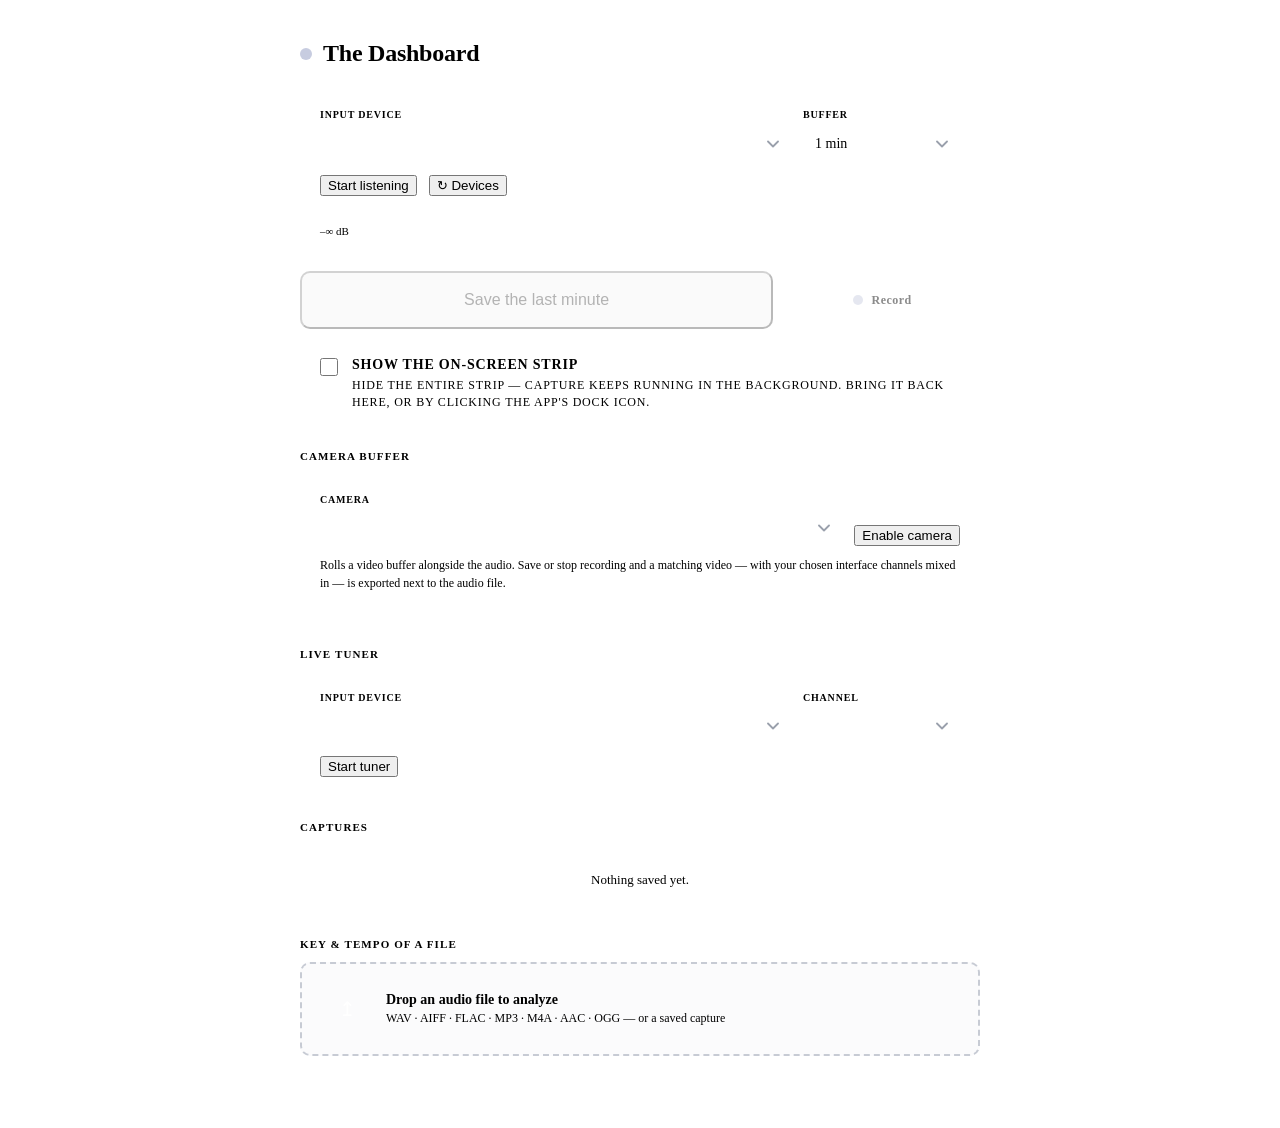
==== commit d1b4955f: "Strip off by default + hyperspace no-camera background (v1.7.0) Launch experience is now settings-fi" ====
--- a/static/index.html
+++ b/static/index.html
@@ -266,7 +266,7 @@
 
   <!-- show / hide the whole strip -->
   <label class="overlaySwitch">
-    <input type="checkbox" id="overlayToggle" checked>
+    <input type="checkbox" id="overlayToggle">
     <span class="ov-text">Show the on-screen strip
       <small>Hide the entire strip — capture keeps running in the background. Bring it back here, or by clicking the app's Dock icon.</small></span>
   </label>
@@ -378,7 +378,18 @@
 const api = IR.api, toast = IR.toast, fmtClock = IR.fmtClock;
 let running = false, recording = false, smoothPeaks = [];
 
+const BUF_OPTS = [30, 60, 120, 300];
 const bufferSeconds = () => +($("seconds").value) || 60;
+
+// Reflect a buffer length (seconds) in the dropdown + save label. Shared by the
+// load path, the strip's storage events, and live backend status so the strip
+// and this settings window always show the same buffer.
+function setBufferSelect(secs) {
+  secs = +secs;
+  if (!BUF_OPTS.includes(secs)) return;
+  $("seconds").value = String(secs);
+  $("saveBtn").textContent = "Save the last " + (secs >= 60 ? (secs / 60) + " min" : secs + " sec");
+}
 
 // camera buffer engine (shared core)
 const cam = IR.createCamera({
@@ -436,6 +447,7 @@
   $("refresh").disabled = running;
   const secs = status.seconds || +$("seconds").value;
   $("saveBtn").textContent = "Save the last " + (secs >= 60 ? (secs / 60) + " min" : secs + " sec");
+  if (running && BUF_OPTS.includes(secs)) $("seconds").value = String(secs);   // follow the backend (e.g. strip changed it)
   const info = running ? `REC · ${status.channels}CH · ${(status.samplerate/1000)}kHz` : "";
   $("streamInfo").textContent = info;
   $("streamInfo2").textContent = running ? `${status.device} · ${status.channels} ch @ ${status.samplerate} Hz` : "";
@@ -579,6 +591,7 @@
     } else {
       const status = await api("/api/start", { device: +$("device").value, seconds: +$("seconds").value });
       localStorage.setItem("idea-recorder-device", $("device").selectedOptions[0].textContent.replace(/ \(\d+ ch\)$/, ""));
+      localStorage.setItem("idea-recorder-buffer", $("seconds").value);
       smoothPeaks = [];
       setRunningUI(status);
     }
@@ -916,8 +929,10 @@
 
 // Show/hide the whole strip window via the bridge. The localStorage flag also
 // drives the strip's CSS overlay as a fallback when there's no native window
-// (e.g. viewing /strip in a browser). Default to visible each time settings open.
-$("overlayToggle").checked = true;
+// (e.g. viewing /strip in a browser). The strip is OFF by default: it launches
+// hidden and is turned on from here, so reset the flag off each time settings open.
+localStorage.setItem("ir-strip-overlay", "off");
+$("overlayToggle").checked = false;
 $("overlayToggle").onchange = () => {
   const visible = $("overlayToggle").checked;
   localStorage.setItem("ir-strip-overlay", visible ? "on" : "off");
@@ -925,7 +940,20 @@
   if (a && a.set_strip_visible) a.set_strip_visible(visible);
 };
 
+// Buffer length is shared with the strip via localStorage. Persist this window's
+// choice (it's disabled while listening, so this fires while stopped); the value
+// is applied when listening starts. The strip restarts its capture on this key.
+$("seconds").onchange = () => {
+  localStorage.setItem("idea-recorder-buffer", $("seconds").value);
+  setBufferSelect($("seconds").value);
+};
+window.addEventListener("storage", (e) => {
+  if (e.key === "idea-recorder-buffer") setBufferSelect(localStorage.getItem("idea-recorder-buffer"));
+});
+
 (async () => {
+  const savedBuf = +localStorage.getItem("idea-recorder-buffer");
+  if (BUF_OPTS.includes(savedBuf)) setBufferSelect(savedBuf);
   await loadDevices();
   await loadCameras();
   await loadInfo();
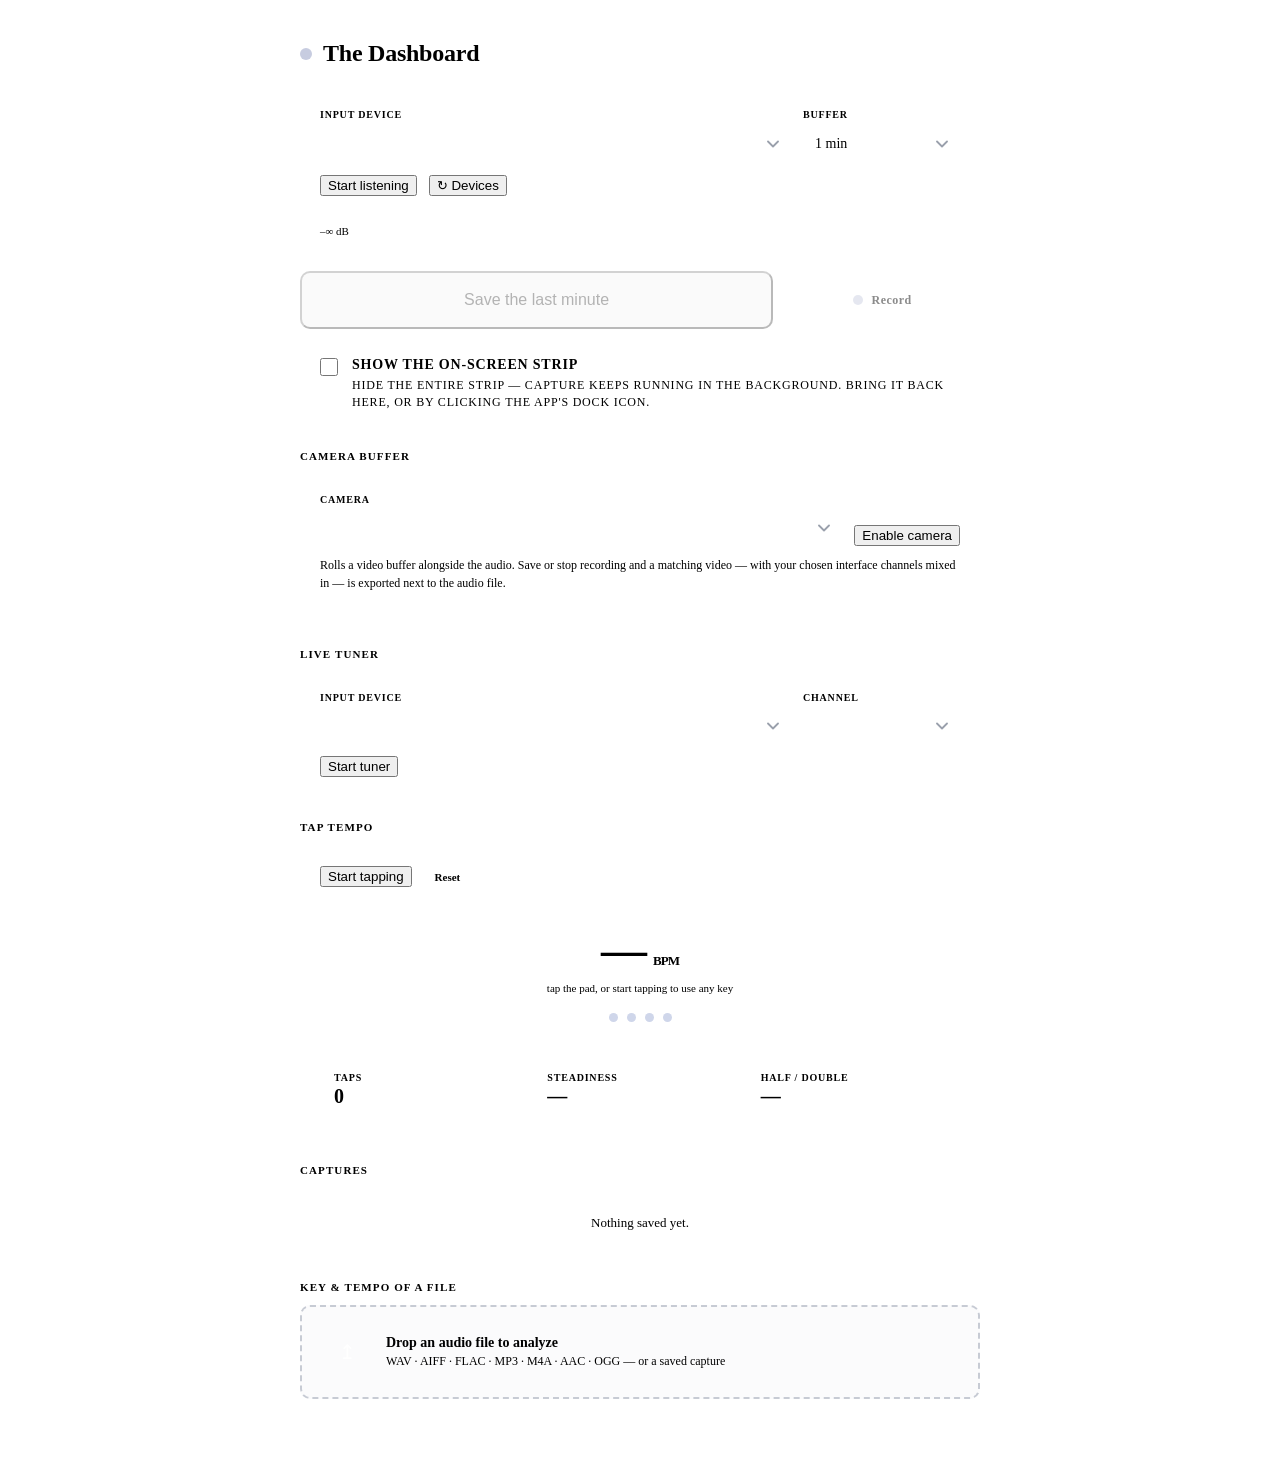
==== commit 34c94c7d: "Tap tempo readout + serve the dashboard on the LAN Two things land together — the tap tempo section " ====
--- a/static/index.html
+++ b/static/index.html
@@ -2,7 +2,11 @@
 <html lang="en">
 <head>
 <meta charset="utf-8">
-<meta name="viewport" content="width=device-width, initial-scale=1">
+<meta name="viewport" content="width=device-width, initial-scale=1, viewport-fit=cover">
+<meta name="apple-mobile-web-app-capable" content="yes">
+<meta name="apple-mobile-web-app-status-bar-style" content="default">
+<meta name="apple-mobile-web-app-title" content="Idea Recorder">
+<meta name="theme-color" content="#f4f5f9">
 <title>The Dashboard</title>
 <link rel="stylesheet" href="/theme.css">
 <style>
@@ -137,6 +141,30 @@
   .tuner.flat .tunerNeedle, .tuner.sharp .tunerNeedle { background: var(--red); box-shadow: 0 0 0 3px rgba(255,59,48,.16); }
   .tunerScaleLabels { display: flex; justify-content: space-between; font-family: var(--font-mono); font-size: 10px; color: var(--dim); }
   .tunerFreq { font-family: var(--font-mono); font-size: 11px; color: var(--dim); margin-top: 9px; font-variant-numeric: tabular-nums; }
+
+  /* tap tempo */
+  #tapArm.live { background: var(--field); border-color: var(--border2); color: var(--ink); }
+  .tapPad { margin-top: 14px; padding: 24px 16px; text-align: center; cursor: pointer; user-select: none;
+    background: var(--field); border: 1px solid var(--border); border-radius: 10px;
+    transition: border-color .15s, background .12s, box-shadow .15s; }
+  .tapPad.armed { border-color: var(--blue); box-shadow: 0 0 0 3px rgba(79,107,237,.13); }
+  .tapPad.hit { background: rgba(79,107,237,.09); }
+  .tapBpm { font-family: var(--font-display); font-size: 46px; font-weight: 700; line-height: 1;
+    letter-spacing: -.02em; color: var(--dim); font-variant-numeric: tabular-nums; transition: color .15s; }
+  .tapPad.has .tapBpm { color: var(--ink); }
+  .tapBpm .tapUnit { font-family: var(--font-mono); font-size: 13px; font-weight: 700; color: var(--dim); margin-left: 7px; }
+  .tapSub { font-family: var(--font-mono); font-size: 11px; color: var(--dim); margin-top: 9px; min-height: 16px; }
+  .tapDots { display: flex; justify-content: center; gap: 9px; margin-top: 15px; }
+  .tapDots span { width: 9px; height: 9px; border-radius: 50%; background: #cfd6ea;
+    transition: background .12s, transform .12s; }
+  .tapDots span.on { background: var(--blue); transform: scale(1.4); }
+  .tapGrid { display: grid; grid-template-columns: 1fr 1fr 1fr; margin-top: 14px;
+    border: 1px solid var(--border); border-radius: 8px; overflow: hidden; }
+  .tapCell { padding: 12px 14px; }
+  .tapCell + .tapCell { border-left: 1px solid var(--line); }
+  .tapNum { display: block; font-family: var(--font-display); font-size: 20px; font-weight: 700;
+    margin-top: 2px; font-variant-numeric: tabular-nums; }
+  .tapNum small { font-size: 12px; font-weight: 600; color: var(--dim); margin-left: 3px; }
 
   /* saving-to bar + captures */
   .savePath { display: flex; align-items: center; justify-content: space-between; gap: 10px;
@@ -200,6 +228,39 @@
   .kmKey { font-weight: 600; color: var(--ink); }
   .kmNone { color: var(--dim); }
   [hidden] { display: none !important; }
+
+  /* "open on your phone" bar (shown on the Mac when serving on the LAN) */
+  .phoneUrl { display: flex; align-items: center; gap: 8px; background: var(--card);
+    border: 1px solid var(--border); border-radius: 8px; padding: 10px 12px; margin-bottom: 14px;
+    font-family: var(--font-mono); font-size: 12px; color: var(--dim); }
+  .phoneUrl code { font-size: 12px; color: var(--ink); background: var(--field);
+    padding: 2px 7px; border-radius: 5px; word-break: break-all; user-select: all; }
+
+  /* phones — tighten the layout and let rows stack */
+  @media (max-width: 560px) {
+    body { padding: 18px 12px 56px; }
+    .panel { padding: 16px 14px; }
+    .grid2 { flex-wrap: wrap; }
+    .transport { flex-wrap: wrap; }
+    .camHead { flex-wrap: wrap; align-items: stretch; }
+    #saveBtn { flex: 1 1 100%; }
+    .recordBtn { flex: 1; }
+    .liveVal { font-size: 21px; }
+    .dropZone { flex-direction: column; text-align: center; }
+    .savePath { flex-wrap: wrap; }
+    .tapBpm { font-size: 38px; }
+    /* three tap-tempo stats don't fit side by side — half/double takes its own row */
+    .tapGrid { grid-template-columns: 1fr 1fr; }
+    .tapCell:nth-child(3) { grid-column: 1 / -1; border-left: none; border-top: 1px solid var(--line); }
+  }
+  /* iOS zooms the whole page when a focused control's text is under 16px */
+  @supports (-webkit-touch-callout: none) {
+    select, input[type=number] { font-size: 16px; }
+  }
+  /* Controls that act on the Mac itself (Finder, the strip window, drag-to-DAW)
+     make no sense from an iPhone/iPad — hide them there. */
+  body.ios .overlaySwitch, body.ios .grip, body.ios .reveal,
+  body.ios .savePathBtns { display: none !important; }
 </style>
 </head>
 <body>
@@ -210,6 +271,8 @@
     <button id="closePanel" class="ghostBtn" hidden style="margin-left:12px">✕ Close</button>
   </div>
 
+  <div class="phoneUrl" id="phoneUrl" hidden>📱 On your iPhone (same Wi-Fi): <code id="phoneUrlText"></code></div>
+
   <!-- control panel -->
   <div class="panel">
     <div class="grid2">
@@ -326,6 +389,26 @@
       </div>
       <div class="tunerScaleLabels"><span>−50¢</span><span>0</span><span>+50¢</span></div>
       <div class="tunerFreq" id="tunerFreq"></div>
+    </div>
+  </div>
+
+  <!-- tap tempo -->
+  <h2>Tap tempo</h2>
+  <div class="panel">
+    <div class="row" id="tapControls">
+      <button id="tapArm" class="ir-btn ir-btn--dark">Start tapping</button>
+      <button id="tapReset" class="ghostBtn">Reset</button>
+      <span class="meta" id="tapHint"></span>
+    </div>
+    <div class="tapPad" id="tapPad">
+      <div class="tapBpm"><span id="tapBpm">—</span><span class="tapUnit">BPM</span></div>
+      <div class="tapSub" id="tapSub">tap the pad, or start tapping to use any key</div>
+      <div class="tapDots" id="tapDots"><span></span><span></span><span></span><span></span></div>
+    </div>
+    <div class="tapGrid">
+      <div class="tapCell"><span class="dvLabel">Taps</span><span class="tapNum" id="tapCount">0</span></div>
+      <div class="tapCell"><span class="dvLabel">Steadiness</span><span class="tapNum" id="tapJitter">—</span></div>
+      <div class="tapCell"><span class="dvLabel">Half / double</span><span class="tapNum" id="tapHalf">—</span></div>
     </div>
   </div>
 
@@ -377,6 +460,14 @@
 const $ = IR.$;
 const api = IR.api, toast = IR.toast, fmtClock = IR.fmtClock;
 let running = false, recording = false, smoothPeaks = [];
+let lastLiveBpm = null;        // newest server-side tempo estimate, for the tap tempo compare
+
+// iPhone/iPad client (iPadOS reports itself as a Mac, but with touch points).
+const IS_IOS = /iP(hone|ad|od)/.test(navigator.userAgent) ||
+               (navigator.platform === "MacIntel" && navigator.maxTouchPoints > 1);
+// Viewing from another device (the Mac serves on the LAN)?
+const IS_REMOTE = !["127.0.0.1", "localhost"].includes(location.hostname);
+if (IS_IOS) document.body.classList.add("ios");
 
 const BUF_OPTS = [30, 60, 120, 300];
 const bufferSeconds = () => +($("seconds").value) || 60;
@@ -465,6 +556,7 @@
 }
 
 function resetLive() {
+  lastLiveBpm = null;
   $("liveKey").textContent = "—"; $("liveKeySub").textContent = "listening…";
   $("liveBpm").textContent = "—"; $("liveBpmUnit").textContent = ""; $("liveBpmSub").textContent = "listening…";
   $("liveCents").textContent = "—"; $("liveCentsUnit").textContent = ""; $("liveCentsSub").textContent = "listening…";
@@ -483,6 +575,7 @@
     keyCard.classList.toggle("locked", f.keyLocked);
   }
   if (f.bpm) {
+    lastLiveBpm = +f.bpm;
     $("liveBpm").textContent = f.bpm;
     $("liveBpmUnit").textContent = "BPM";
     $("liveBpmSub").textContent = f.bpmLocked ? "● LOCKED" : "estimating…";
@@ -666,7 +759,17 @@
   const sel = $("cameraDevice");
   if (!navigator.mediaDevices || !navigator.mediaDevices.enumerateDevices || !cam.pickVideoMime()) {
     $("cameraToggle").disabled = true;
-    sel.innerHTML = '<option>Camera not supported</option>';
+    if (IS_REMOTE && !window.isSecureContext) {
+      // Browsers only allow camera access on secure origins, and the LAN
+      // dashboard is plain http — so the camera buffer stays a Mac feature.
+      sel.innerHTML = '<option>Not available over the network</option>';
+      document.querySelector(".camHint").textContent =
+        "Browsers block camera access over a plain-HTTP network connection, " +
+        "so the camera buffer runs on the Mac's dashboard or strip. " +
+        "Everything else here works from this device.";
+    } else {
+      sel.innerHTML = '<option>Camera not supported</option>';
+    }
     return;
   }
   let cams = [];
@@ -786,6 +889,11 @@
     const info = await api("/api/info");
     $("savePathDir").textContent = info.captures_dir;
     $("savePath").hidden = false;
+    // On the Mac, surface the address a phone on the same Wi-Fi should open.
+    if (info.lan_url && !IS_REMOTE) {
+      $("phoneUrlText").textContent = info.lan_url;
+      $("phoneUrl").hidden = false;
+    }
   } catch (e) { /* non-critical */ }
 }
 
@@ -810,13 +918,110 @@
   } catch (e) { toast(e.message, true); }
 };
 
-// Space bar = save, when not focused on a control
+// Space bar = save, when not focused on a control. Suspended while the tap
+// tempo pad is armed — there every key is a tap.
 document.addEventListener("keydown", e => {
+  if (tapArmed) return;
   if (e.code === "Space" && running && !["SELECT", "BUTTON", "AUDIO", "INPUT"].includes(document.activeElement.tagName)) {
     e.preventDefault();
     $("saveBtn").click();
   }
 });
+
+// ---- tap tempo ----
+// Arm it and any key or click anywhere on the page counts as a beat; the pad
+// itself always taps. A gap longer than TAP_GAP starts a fresh count, so you can
+// stop, think, and tap a new tempo without resetting by hand.
+const TAP_GAP = 3000;          // ms of silence that ends a run of taps
+const TAP_WINDOW = 12;         // intervals averaged (most recent)
+// Clicks on these keep doing their own job instead of counting as a tap.
+const TAP_IGNORE = "#tapControls, select, input, audio, video, a";
+let tapArmed = false, tapTimes = [], tapBeat = 0, tapHitTimer = 0;
+
+function tapIntervals() {
+  const iv = [];
+  for (let i = 1; i < tapTimes.length; i++) iv.push(tapTimes[i] - tapTimes[i - 1]);
+  return iv.slice(-TAP_WINDOW);
+}
+
+function registerTap() {
+  const now = performance.now();
+  if (tapTimes.length && now - tapTimes[tapTimes.length - 1] > TAP_GAP) { tapTimes = []; tapBeat = 0; }
+  tapTimes.push(now);
+  if (tapTimes.length > TAP_WINDOW + 1) tapTimes.shift();
+  tapBeat = tapTimes.length === 1 ? 0 : (tapBeat + 1) % 4;
+  flashTap();
+  renderTap();
+}
+
+function flashTap() {
+  const pad = $("tapPad");
+  pad.classList.add("hit");
+  clearTimeout(tapHitTimer);
+  tapHitTimer = setTimeout(() => pad.classList.remove("hit"), 110);
+  [...$("tapDots").children].forEach((d, i) => d.classList.toggle("on", i === tapBeat && tapTimes.length > 0));
+}
+
+function renderTap() {
+  const iv = tapIntervals();
+  $("tapCount").textContent = tapTimes.length;
+  if (!iv.length) {
+    $("tapPad").classList.remove("has");
+    $("tapBpm").textContent = "—";
+    $("tapSub").textContent = tapArmed ? "keep tapping — one more beat" : "tap the pad, or start tapping to use any key";
+    $("tapJitter").textContent = "—";
+    $("tapHalf").textContent = "—";
+    return;
+  }
+  const mean = iv.reduce((a, b) => a + b, 0) / iv.length;
+  const bpm = 60000 / mean;
+  const sd = Math.sqrt(iv.reduce((a, b) => a + (b - mean) ** 2, 0) / iv.length);
+  $("tapPad").classList.add("has");
+  $("tapBpm").textContent = bpm.toFixed(1);
+  $("tapJitter").innerHTML = "±" + Math.round(sd) + "<small>ms</small>";
+  $("tapHalf").innerHTML = (bpm / 2).toFixed(1) + " <small>/</small> " + (bpm * 2).toFixed(1);
+  // Sub-line: settle first, then compare against the live estimate when there is one.
+  if (iv.length < 3) {
+    $("tapSub").textContent = "settling — " + (4 - tapTimes.length) + " more tap" + (tapTimes.length === 3 ? "" : "s");
+  } else if (lastLiveBpm) {
+    const d = bpm - lastLiveBpm;
+    $("tapSub").textContent = "live estimate " + lastLiveBpm.toFixed(1) + " BPM · " +
+      (Math.abs(d) < 0.5 ? "matched" : (d > 0 ? "+" : "−") + Math.abs(d).toFixed(1));
+  } else {
+    $("tapSub").textContent = "averaging last " + iv.length + " beat" + (iv.length === 1 ? "" : "s") +
+      (sd < 25 ? " · steady" : "");
+  }
+}
+
+function setTapArmed(on) {
+  tapArmed = on;
+  $("tapArm").textContent = on ? "Stop tapping" : "Start tapping";
+  $("tapArm").classList.toggle("live", on);
+  $("tapPad").classList.toggle("armed", on);
+  $("tapHint").textContent = on
+    ? (IS_IOS ? "Tap anywhere on the page · Stop when done"
+              : "Tap any key or click anywhere · Esc or Stop when done")
+    : (IS_IOS ? "Tap the pad, or start to count taps anywhere on the page."
+              : "Tap the pad, or start and use any key. Space-to-save pauses while armed.");
+}
+
+$("tapArm").onclick = () => setTapArmed(!tapArmed);
+$("tapReset").onclick = () => { tapTimes = []; tapBeat = 0; renderTap(); flashTap(); };
+$("tapPad").addEventListener("pointerdown", (e) => { e.preventDefault(); if (!tapArmed) registerTap(); });
+
+// While armed, the whole page is the tap pad.
+document.addEventListener("pointerdown", (e) => {
+  if (!tapArmed || e.target.closest(TAP_IGNORE)) return;
+  registerTap();
+});
+document.addEventListener("keydown", (e) => {
+  if (!tapArmed) return;
+  if (e.key === "Escape") { setTapArmed(false); return; }
+  if (e.repeat || ["Shift", "Control", "Alt", "Meta", "CapsLock"].includes(e.key)) return;
+  e.preventDefault();
+  registerTap();
+});
+setTapArmed(false);
 
 // ---- drag-and-drop file key/tempo analyzer ----
 const dropZone = $("dropZone"), fileInput = $("fileInput");
